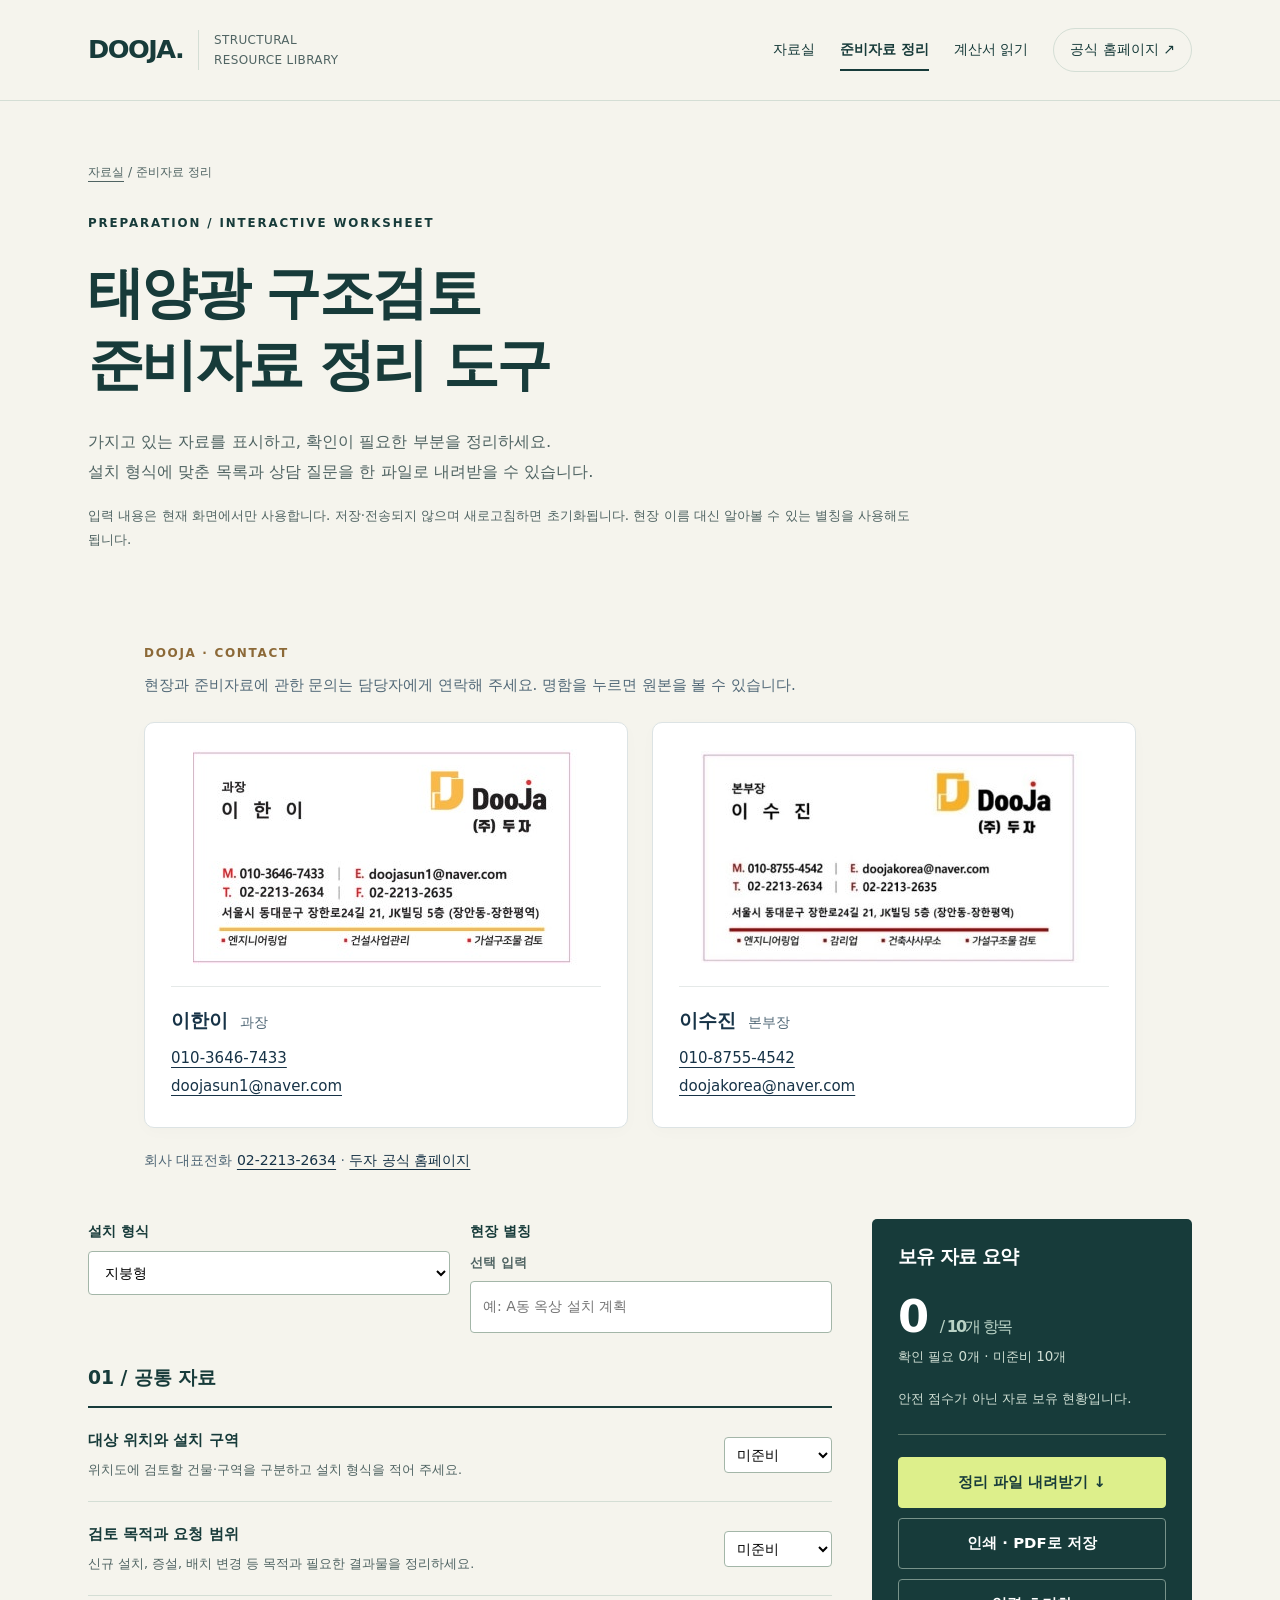
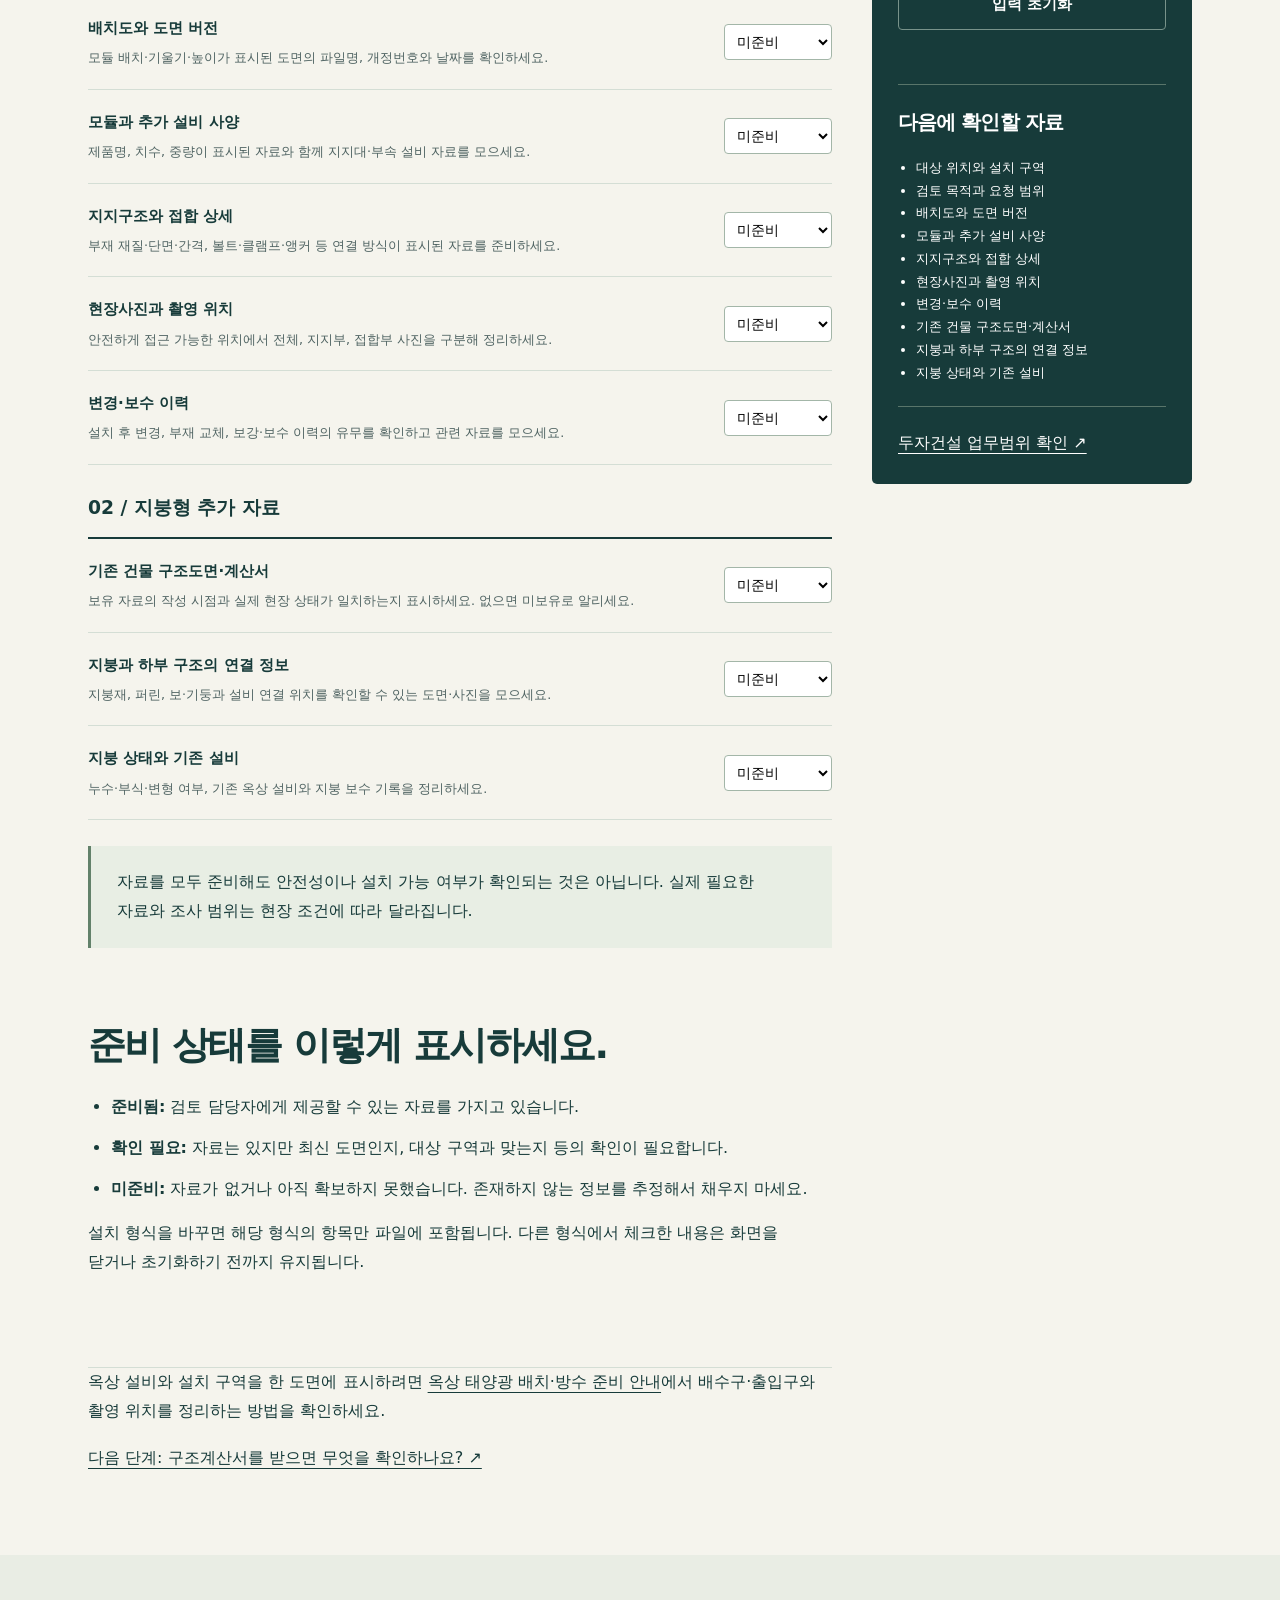
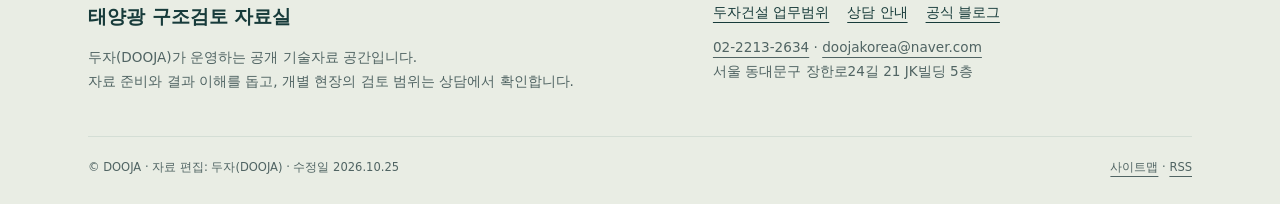
==== preparation.html @ d2655630 "옥상 설치 준비목록에서 배치·방수 안내 연결" ====
<!doctype html>
<html lang="ko"><head><meta charset="utf-8"><meta name="viewport" content="width=device-width, initial-scale=1"><title>태양광 구조검토 준비자료 체크 도구 | 두자 기술자료실</title><meta name="description" content="지붕형·지상형·주차장형 태양광 구조검토 준비자료를 정리하세요. 보유 도면과 사양, 현장사진의 준비 상태를 체크하고 미준비 항목과 상담 질문을 TXT로 내려받습니다."><link rel="canonical" href="https://solar.dooja.co.kr/preparation.html"><meta name="robots" content="index,follow,max-image-preview:large"><meta name="theme-color" content="#173b3a"><meta property="og:type" content="website"><meta property="og:locale" content="ko_KR"><meta property="og:site_name" content="두자 태양광 구조검토 자료실"><meta property="og:title" content="태양광 구조검토 준비자료 체크 도구 | 두자 기술자료실"><meta property="og:description" content="지붕형·지상형·주차장형 태양광 구조검토 준비자료를 정리하세요. 보유 도면과 사양, 현장사진의 준비 상태를 체크하고 미준비 항목과 상담 질문을 TXT로 내려받습니다."><meta property="og:url" content="https://solar.dooja.co.kr/preparation.html"><meta name="twitter:card" content="summary"><link rel="icon" href="assets/favicon.svg" type="image/svg+xml"><link rel="stylesheet" href="assets/site.css"><link rel="alternate" type="application/rss+xml" title="태양광 구조검토 자료실" href="https://solar.dooja.co.kr/feed.xml"><script type="application/ld+json">{"@context": "https://schema.org", "@graph": [{"@type": "Organization", "@id": "https://dooja.co.kr/#organization", "name": "두자(DOOJA)", "alternateName": ["두자건설", "두자엔지니어링"], "url": "https://dooja.co.kr/"}, {"@type": "WebSite", "@id": "https://solar.dooja.co.kr/#website", "url": "https://solar.dooja.co.kr/", "name": "태양광 구조검토 자료실 | 두자 DOOJA", "inLanguage": "ko-KR", "publisher": {"@id": "https://dooja.co.kr/#organization"}}, {"@type": "WebPage", "@id": "https://solar.dooja.co.kr/preparation.html#webpage", "url": "https://solar.dooja.co.kr/preparation.html", "name": "태양광 구조검토 준비자료 체크 도구 | 두자 기술자료실", "description": "지붕형·지상형·주차장형 태양광 구조검토 준비자료를 정리하세요. 보유 도면과 사양, 현장사진의 준비 상태를 체크하고 미준비 항목과 상담 질문을 TXT로 내려받습니다.", "datePublished": "2026-10-25", "dateModified": "2026-10-25", "inLanguage": "ko-KR", "isPartOf": {"@id": "https://solar.dooja.co.kr/#website"}, "publisher": {"@id": "https://dooja.co.kr/#organization"}, "author": {"@id": "https://dooja.co.kr/#organization"}}, {"@type": "BreadcrumbList", "itemListElement": [{"@type": "ListItem", "position": 1, "name": "태양광 구조검토 자료실", "item": "https://solar.dooja.co.kr/"}, {"@type": "ListItem", "position": 2, "name": "태양광 구조검토 준비자료 체크 도구", "item": "https://solar.dooja.co.kr/preparation.html"}]}]}</script><script src="assets/planner.js" defer></script><link rel="stylesheet" href="assets/contact-cards.css?v=20261026-top">
</head><body><a class="skip" href="#main">본문 바로가기</a><header class="site-header"><div class="wrap header-inner"><a class="brand" href="https://dooja.co.kr/" aria-label="두자 공식 홈페이지로 이동"><strong>DOOJA.</strong><span>STRUCTURAL<br>RESOURCE LIBRARY</span></a><nav class="nav" aria-label="주 메뉴"><a href="./">자료실</a><a href="preparation.html" aria-current="page">준비자료 정리</a><a href="report-reading.html">계산서 읽기</a><a class="external" href="https://dooja.co.kr/">공식 홈페이지 ↗</a></nav></div></header><main id="main"><div class="wrap"><div class="page-intro"><p class="breadcrumb"><a href="./">자료실</a> / 준비자료 정리</p><p class="eyebrow">PREPARATION / INTERACTIVE WORKSHEET</p><h1>태양광 구조검토<br>준비자료 정리 도구</h1><p class="lead">가지고 있는 자료를 표시하고, 확인이 필요한 부분을 정리하세요.<br>설치 형식에 맞춘 목록과 상담 질문을 한 파일로 내려받을 수 있습니다.</p><p class="note">입력 내용은 현재 화면에서만 사용합니다. 저장·전송되지 않으며 새로고침하면 초기화됩니다. 현장 이름 대신 알아볼 수 있는 별칭을 사용해도 됩니다.</p></div><!-- DOOJA_CONTACT_CARDS_START -->
<section class="dooja-card-panel" id="dooja-contact-cards" aria-label="담당자 연락처">
  <div class="dooja-card-heading"><p class="dooja-card-eyebrow">DOOJA · CONTACT</p><p>현장과 준비자료에 관한 문의는 담당자에게 연락해 주세요. 명함을 누르면 원본을 볼 수 있습니다.</p></div>
  <div class="dooja-card-pair">
    <figure class="dooja-person-card">
      <a class="dooja-card-original" href="assets/contact/lee-hani-card.jpg" target="_blank" rel="noopener" aria-label="이한이 과장 명함 원본 보기"><img src="assets/contact/lee-hani-card.jpg" alt="(주)두자 이한이 과장 명함" width="386" height="217" loading="lazy" decoding="async"></a>
      <figcaption><h3>이한이 <span>과장</span></h3><a href="tel:01036467433">010-3646-7433</a><a href="mailto:doojasun1@naver.com">doojasun1@naver.com</a></figcaption>
    </figure>
    <figure class="dooja-person-card">
      <a class="dooja-card-original" href="assets/contact/lee-sujin-card.jpg" target="_blank" rel="noopener" aria-label="이수진 본부장 명함 원본 보기"><img src="assets/contact/lee-sujin-card.jpg" alt="(주)두자 이수진 본부장 명함" width="386" height="212" loading="lazy" decoding="async"></a>
      <figcaption><h3>이수진 <span>본부장</span></h3><a href="tel:01087554542">010-8755-4542</a><a href="mailto:doojakorea@naver.com">doojakorea@naver.com</a></figcaption>
    </figure>
  </div>
  <p class="dooja-card-office">회사 대표전화 <a href="tel:0222132634">02-2213-2634</a> · <a href="https://dooja.co.kr/">두자 공식 홈페이지</a></p>
</section>
<!-- DOOJA_CONTACT_CARDS_END -->
<noscript><p>체크 도구는 JavaScript가 필요합니다. <a href="downloads/solar-structural-review-request.txt" download>빈 준비 양식 내려받기</a>를 이용하거나 아래 목록을 참고하세요.</p></noscript><div class="planner-layout"><div><form id="preparation-form"><div class="settings"><label class="field" for="system-type">설치 형식<select id="system-type"><option value="roof">지붕형</option><option value="ground">지상형</option><option value="carport">주차장형</option></select></label><label class="field" for="site-label">현장 별칭 <span class="small">선택 입력</span><input id="site-label" maxlength="80" autocomplete="off" placeholder="예: A동 옥상 설치 계획"></label></div><fieldset class="material-group"><legend>01 / 공통 자료</legend><div class="material-row"><div><label for="site">대상 위치와 설치 구역</label><small id="site-help">위치도에 검토할 건물·구역을 구분하고 설치 형식을 적어 주세요.</small></div><select id="site" data-material="site" aria-describedby="site-help"><option value="pending">미준비</option><option value="ready">준비됨</option><option value="confirm">확인 필요</option></select></div><div class="material-row"><div><label for="purpose">검토 목적과 요청 범위</label><small id="purpose-help">신규 설치, 증설, 배치 변경 등 목적과 필요한 결과물을 정리하세요.</small></div><select id="purpose" data-material="purpose" aria-describedby="purpose-help"><option value="pending">미준비</option><option value="ready">준비됨</option><option value="confirm">확인 필요</option></select></div><div class="material-row"><div><label for="layout">배치도와 도면 버전</label><small id="layout-help">모듈 배치·기울기·높이가 표시된 도면의 파일명, 개정번호와 날짜를 확인하세요.</small></div><select id="layout" data-material="layout" aria-describedby="layout-help"><option value="pending">미준비</option><option value="ready">준비됨</option><option value="confirm">확인 필요</option></select></div><div class="material-row"><div><label for="module">모듈과 추가 설비 사양</label><small id="module-help">제품명, 치수, 중량이 표시된 자료와 함께 지지대·부속 설비 자료를 모으세요.</small></div><select id="module" data-material="module" aria-describedby="module-help"><option value="pending">미준비</option><option value="ready">준비됨</option><option value="confirm">확인 필요</option></select></div><div class="material-row"><div><label for="frame">지지구조와 접합 상세</label><small id="frame-help">부재 재질·단면·간격, 볼트·클램프·앵커 등 연결 방식이 표시된 자료를 준비하세요.</small></div><select id="frame" data-material="frame" aria-describedby="frame-help"><option value="pending">미준비</option><option value="ready">준비됨</option><option value="confirm">확인 필요</option></select></div><div class="material-row"><div><label for="photos">현장사진과 촬영 위치</label><small id="photos-help">안전하게 접근 가능한 위치에서 전체, 지지부, 접합부 사진을 구분해 정리하세요.</small></div><select id="photos" data-material="photos" aria-describedby="photos-help"><option value="pending">미준비</option><option value="ready">준비됨</option><option value="confirm">확인 필요</option></select></div><div class="material-row"><div><label for="changes">변경·보수 이력</label><small id="changes-help">설치 후 변경, 부재 교체, 보강·보수 이력의 유무를 확인하고 관련 자료를 모으세요.</small></div><select id="changes" data-material="changes" aria-describedby="changes-help"><option value="pending">미준비</option><option value="ready">준비됨</option><option value="confirm">확인 필요</option></select></div></fieldset><fieldset class="material-group" data-system="roof"><legend>02 / 지붕형 추가 자료</legend><div class="material-row"><div><label for="roof-drawing">기존 건물 구조도면·계산서</label><small id="roof-drawing-help">보유 자료의 작성 시점과 실제 현장 상태가 일치하는지 표시하세요. 없으면 미보유로 알리세요.</small></div><select id="roof-drawing" data-material="roof-drawing" aria-describedby="roof-drawing-help"><option value="pending">미준비</option><option value="ready">준비됨</option><option value="confirm">확인 필요</option></select></div><div class="material-row"><div><label for="roof-loadpath">지붕과 하부 구조의 연결 정보</label><small id="roof-loadpath-help">지붕재, 퍼린, 보·기둥과 설비 연결 위치를 확인할 수 있는 도면·사진을 모으세요.</small></div><select id="roof-loadpath" data-material="roof-loadpath" aria-describedby="roof-loadpath-help"><option value="pending">미준비</option><option value="ready">준비됨</option><option value="confirm">확인 필요</option></select></div><div class="material-row"><div><label for="roof-condition">지붕 상태와 기존 설비</label><small id="roof-condition-help">누수·부식·변형 여부, 기존 옥상 설비와 지붕 보수 기록을 정리하세요.</small></div><select id="roof-condition" data-material="roof-condition" aria-describedby="roof-condition-help"><option value="pending">미준비</option><option value="ready">준비됨</option><option value="confirm">확인 필요</option></select></div></fieldset><fieldset class="material-group" data-system="ground" hidden><legend>02 / 지상형 추가 자료</legend><div class="material-row"><div><label for="ground-plan">부지 배치와 지형 자료</label><small id="ground-plan-help">설치 범위, 지형 차이와 주변 여건을 파악할 수 있는 자료를 모으세요.</small></div><select id="ground-plan" data-material="ground-plan" aria-describedby="ground-plan-help" disabled><option value="pending">미준비</option><option value="ready">준비됨</option><option value="confirm">확인 필요</option></select></div><div class="material-row"><div><label for="ground-foundation">기초 형식과 상세도</label><small id="ground-foundation-help">계획한 기초 형식·치수, 기둥과 기초의 연결 상세를 준비하세요.</small></div><select id="ground-foundation" data-material="ground-foundation" aria-describedby="ground-foundation-help" disabled><option value="pending">미준비</option><option value="ready">준비됨</option><option value="confirm">확인 필요</option></select></div><div class="material-row"><div><label for="ground-soil">지반 관련 보유자료</label><small id="ground-soil-help">지반조사보고서 등 보유 여부를 확인하세요. 자료의 적정성은 검토 담당자와 협의합니다.</small></div><select id="ground-soil" data-material="ground-soil" aria-describedby="ground-soil-help" disabled><option value="pending">미준비</option><option value="ready">준비됨</option><option value="confirm">확인 필요</option></select></div></fieldset><fieldset class="material-group" data-system="carport" hidden><legend>02 / 주차장형 추가 자료</legend><div class="material-row"><div><label for="carport-plan">주차장 배치와 구조 계획</label><small id="carport-plan-help">차량 동선, 기둥 위치, 높이와 경간이 표시된 계획 자료를 모으세요.</small></div><select id="carport-plan" data-material="carport-plan" aria-describedby="carport-plan-help" disabled><option value="pending">미준비</option><option value="ready">준비됨</option><option value="confirm">확인 필요</option></select></div><div class="material-row"><div><label for="carport-foundation">기초·앵커 계획과 지반자료</label><small id="carport-foundation-help">상부 구조와 기초의 연결 상세, 사용 가능한 지반자료를 함께 확인하세요.</small></div><select id="carport-foundation" data-material="carport-foundation" aria-describedby="carport-foundation-help" disabled><option value="pending">미준비</option><option value="ready">준비됨</option><option value="confirm">확인 필요</option></select></div><div class="material-row"><div><label for="carport-existing">기존 구조물 활용 여부</label><small id="carport-existing-help">신설인지 기존 시설 위에 추가하는지 구분하고, 기존 시설을 쓰면 해당 도면과 상태 자료를 준비하세요.</small></div><select id="carport-existing" data-material="carport-existing" aria-describedby="carport-existing-help" disabled><option value="pending">미준비</option><option value="ready">준비됨</option><option value="confirm">확인 필요</option></select></div></fieldset></form><div class="callout"><p>자료를 모두 준비해도 안전성이나 설치 가능 여부가 확인되는 것은 아닙니다. 실제 필요한 자료와 조사 범위는 현장 조건에 따라 달라집니다.</p></div><section class="section prose"><h2>준비 상태를 이렇게 표시하세요.</h2><ul><li><strong>준비됨:</strong> 검토 담당자에게 제공할 수 있는 자료를 가지고 있습니다.</li><li><strong>확인 필요:</strong> 자료는 있지만 최신 도면인지, 대상 구역과 맞는지 등의 확인이 필요합니다.</li><li><strong>미준비:</strong> 자료가 없거나 아직 확보하지 못했습니다. 존재하지 않는 정보를 추정해서 채우지 마세요.</li></ul><p>설치 형식을 바꾸면 해당 형식의 항목만 파일에 포함됩니다. 다른 형식에서 체크한 내용은 화면을 닫거나 초기화하기 전까지 유지됩니다.</p></section><p>옥상 설비와 설치 구역을 한 도면에 표시하려면 <a href="https://dooja.co.kr/guides/rooftop-solar">옥상 태양광 배치·방수 준비 안내</a>에서 배수구·출입구와 촬영 위치를 정리하는 방법을 확인하세요.</p><p class="no-print"><a href="report-reading.html">다음 단계: 구조계산서를 받으면 무엇을 확인하나요? ↗</a></p></div><aside class="summary-box" aria-label="준비자료 요약"><h2>보유 자료 요약</h2><div aria-live="polite" aria-atomic="true"><div class="summary-count"><b id="ready-count">0</b> <span>/ <b id="total-count">10</b>개 항목</span></div><p id="summary-status">확인 필요 0개 · 미준비 10개</p></div><p class="small">안전 점수가 아닌 자료 보유 현황입니다.</p><hr class="summary-rule"><button class="button" type="button" id="download-report">정리 파일 내려받기 ↓</button><button class="button secondary" type="button" id="print-report">인쇄 · PDF로 저장</button><button class="button secondary" type="button" id="reset-form">입력 초기화</button><p id="download-status" class="feedback" role="status"></p><hr class="summary-rule"><h3>다음에 확인할 자료</h3><ul id="missing-list"><li>준비 상태를 표시하면 목록이 갱신됩니다.</li></ul><hr class="summary-rule"><a href="https://dooja.co.kr/services/solar-structural-review">두자건설 업무범위 확인 ↗</a></aside></div></div></main><footer class="site-footer"><div class="wrap"><div class="footer-top"><div><strong>태양광 구조검토 자료실</strong><p>두자(DOOJA)가 운영하는 공개 기술자료 공간입니다.<br>자료 준비와 결과 이해를 돕고, 개별 현장의 검토 범위는 상담에서 확인합니다.</p></div><div><div class="footer-links"><a href="https://dooja.co.kr/services/solar-structural-review">두자건설 업무범위</a><a href="https://dooja.co.kr/#contact">상담 안내</a><a href="https://blog.naver.com/doojasun1">공식 블로그</a></div><p><a href="tel:0222132634">02-2213-2634</a> · <a href="mailto:doojakorea@naver.com">doojakorea@naver.com</a><br>서울 동대문구 장한로24길 21 JK빌딩 5층</p></div></div><div class="footer-bottom"><span>© DOOJA · 자료 편집: 두자(DOOJA) · 수정일 2026.10.25</span><span><a href="sitemap.xml">사이트맵</a> · <a href="feed.xml">RSS</a></span></div></div></footer></body></html>
---- assets/site.css ----
:root{--ink:#173b3a;--muted:#506463;--paper:#f5f4ed;--white:#fff;--line:#d4ded5;--lime:#ddef8b;--soft:#e8eee4;--max:1160px;color-scheme:light}*{box-sizing:border-box}html{scroll-behavior:smooth;scroll-padding-top:28px}body{margin:0;background:var(--paper);color:var(--ink);font-family:system-ui,-apple-system,BlinkMacSystemFont,"Segoe UI","Apple SD Gothic Neo","Noto Sans KR",sans-serif;line-height:1.8;word-break:keep-all;overflow-wrap:anywhere}a{color:inherit;text-underline-offset:5px}button,input,select,textarea{font:inherit}button,a,input,select,textarea{touch-action:manipulation}button{cursor:pointer}a:focus-visible,button:focus-visible,input:focus-visible,select:focus-visible,summary:focus-visible{outline:3px solid #216a5c;outline-offset:5px}h1,h2,h3,p{margin-top:0}h1,h2,h3{line-height:1.28;letter-spacing:-.045em}h1{font-size:clamp(2.35rem,5.5vw,4.6rem);margin-bottom:26px;font-weight:750}h2{font-size:clamp(1.8rem,3vw,2.5rem);margin-bottom:24px}h3{font-size:1.25rem;line-height:1.5}p{margin-bottom:18px}.wrap{max-width:var(--max);margin:auto;padding:0 28px}.skip{position:absolute;left:20px;top:-100px;background:var(--lime);padding:12px;z-index:10}.skip:focus{top:10px}.site-header{border-bottom:1px solid var(--line)}.header-inner{display:flex;align-items:center;justify-content:space-between;gap:30px;min-height:100px}.brand{text-decoration:none;display:flex;align-items:center;gap:15px;line-height:1.15}.brand strong{font-size:1.6rem;letter-spacing:-.06em}.brand span{padding-left:15px;border-left:1px solid var(--line);font-size:.75rem;color:var(--muted);line-height:1.7;letter-spacing:.03em}.nav{display:flex;gap:25px;align-items:center;font-size:.88rem}.nav a{text-decoration:none;padding:8px 0}.nav a[aria-current=page]{box-shadow:inset 0 -2px var(--ink);font-weight:700}.nav .external{border:1px solid var(--line);border-radius:30px;padding:8px 16px}.eyebrow{font-size:.74rem;text-transform:uppercase;letter-spacing:.16em;font-weight:750;margin-bottom:22px}.hero{padding:80px 0 72px;display:grid;grid-template-columns:1.1fr .9fr;gap:55px;align-items:center}.hero .lead{font-size:1.06rem;max-width:540px;color:var(--muted);line-height:1.9}.hero h1 span{display:block}.accent-line{text-decoration:underline;text-decoration-color:var(--lime);text-decoration-thickness:8px;text-underline-offset:10px}.button-row{display:flex;gap:12px;flex-wrap:wrap;margin:28px 0 18px}.button{border:1px solid var(--ink);background:var(--ink);color:white;display:inline-flex;align-items:center;justify-content:center;gap:26px;padding:12px 22px;border-radius:4px;text-decoration:none;font-size:.93rem;font-weight:650;line-height:1.7}.button:hover{background:#28534f}.button.secondary{color:var(--ink);background:transparent}.button.secondary:hover{background:var(--soft)}.small{font-size:.81rem;color:var(--muted)}.hero-art{margin:0;background:var(--ink);padding:25px 25px 20px;color:#ecf2e5;position:relative;border-radius:5px}.art-label{display:flex;justify-content:space-between;font-size:.69rem;letter-spacing:.13em;border-bottom:1px solid #66817d;padding-bottom:14px}.hero-art svg{width:100%;display:block;margin:25px 0 15px;height:auto}.hero-art figcaption{border-top:1px solid #66817d;padding-top:16px;font-size:.78rem;color:#d0dfd4}.legend{display:grid;grid-template-columns:repeat(3,1fr);gap:8px;font-size:.77rem;margin-bottom:15px}.legend b{display:block;font-size:.65rem;color:var(--lime);letter-spacing:.12em}.facts-strip{display:flex;justify-content:space-between;gap:22px;padding:20px 0;border-top:1px solid var(--line);border-bottom:1px solid var(--line);font-size:.86rem}.facts-strip span{color:var(--muted)}.section{padding:72px 0;border-bottom:1px solid var(--line)}.section-header{display:grid;grid-template-columns:1fr 1fr;gap:45px;align-items:start;margin-bottom:30px}.section-header p{color:var(--muted)}.section-number{font-family:ui-monospace,monospace;font-size:.8rem;letter-spacing:.08em;margin-bottom:20px}.reading-list{margin:0;padding:0;list-style:none;border-top:1px solid var(--line)}.reading-list>li{display:grid;grid-template-columns:52px 1.1fr 1fr 35px;gap:20px;align-items:center;padding:27px 0;border-bottom:1px solid var(--line)}.reading-list .number{font-family:ui-monospace,monospace;font-size:.87rem}.reading-list h3{margin:0}.reading-list a{text-decoration:none}.reading-list a:hover{text-decoration:underline}.reading-list p{margin:0;color:var(--muted);font-size:.92rem}.tag{font-size:.66rem;border:1px solid var(--line);border-radius:20px;padding:4px 9px;vertical-align:middle;font-weight:600;letter-spacing:0;white-space:nowrap;display:inline-block;margin-left:6px}.reading-list .arrow{font-size:1.45rem}.split{display:grid;grid-template-columns:1fr 1fr;gap:50px}.prose p,.prose li{max-width:72ch}.prose ul,.prose ol{padding-left:23px}.prose li{margin-bottom:12px}.callout{padding:22px 26px;background:var(--soft);border-left:3px solid #62816a}.callout p:last-child{margin:0}.steps{counter-reset:step;margin:0;padding:0;list-style:none}.steps li{padding:24px 0 24px 48px;border-top:1px solid var(--line);position:relative}.steps li:before{counter-increment:step;content:"0" counter(step);position:absolute;left:0;top:25px;font-family:ui-monospace,monospace;font-size:.76rem}.steps strong{display:block;margin-bottom:7px}.steps p{color:var(--muted);font-size:.9rem;margin:0}.resource-band{display:grid;grid-template-columns:1.3fr 1fr;gap:35px;padding:38px;background:var(--lime);border-radius:5px}.resource-band h3{font-size:1.6rem}.resource-band p:last-child{margin:0}.resource-band .button-row{align-content:center;margin:0}.related{display:grid;grid-template-columns:1fr 1fr;gap:24px}.related article{border-top:2px solid var(--ink);padding:24px 0 0}.related p{color:var(--muted);font-size:.93rem}.source-list{font-size:.86rem;line-height:1.9}.source-list li{margin-bottom:15px}.source-list small{display:block;color:var(--muted)}details{padding:20px 0;border-top:1px solid var(--line)}summary{font-weight:650;cursor:pointer;padding-right:20px}details p{margin:14px 0 0;color:var(--muted)}.site-footer{padding:45px 0 26px;background:#e9ede4;margin-top:0}.footer-top{display:grid;grid-template-columns:1.2fr 1fr;gap:50px}.footer-top strong{font-size:1.2rem}.footer-top p{font-size:.85rem;color:var(--muted);margin-top:10px}.footer-links{display:flex;gap:18px;flex-wrap:wrap;font-size:.85rem}.footer-bottom{margin-top:24px;padding-top:20px;border-top:1px solid var(--line);display:flex;justify-content:space-between;gap:20px;font-size:.72rem;color:var(--muted)}.page-intro{padding:60px 0 40px;max-width:860px}.page-intro h1{font-size:clamp(2.2rem,4.4vw,3.65rem)}.breadcrumb{font-size:.78rem;color:var(--muted);margin-bottom:30px}.page-intro .lead{font-size:1.03rem;color:var(--muted)}.reading-body{max-width:840px;padding-bottom:65px}.reading-body section{padding:30px 0}.reading-body h2{font-size:1.85rem}.table-wrap{overflow-x:auto;max-width:100%;margin:25px 0;border-top:2px solid var(--ink)}table{border-collapse:collapse;width:100%;min-width:570px;text-align:left;font-size:.92rem}th,td{padding:16px;border-bottom:1px solid var(--line);vertical-align:top}th{background:var(--soft);font-weight:700}td:first-child{font-weight:650;min-width:135px}caption{text-align:left;font-size:.84rem;padding:12px 0;color:var(--muted)}.planner-layout{display:grid;grid-template-columns:minmax(0,1fr) 320px;gap:40px;align-items:start;padding-bottom:65px}.settings{display:grid;grid-template-columns:1fr 1fr;gap:20px;margin-bottom:28px}.field{display:flex;flex-direction:column;gap:7px;font-size:.88rem;font-weight:600}.field input,.field select{padding:12px;border:1px solid #a3b6a8;background:#fff;border-radius:4px;min-width:0;width:100%;font-weight:400}.material-group{border:0;padding:0;margin:0 0 26px;min-width:0}.material-group legend{font-size:1.17rem;font-weight:700;padding:0 0 12px;width:100%;border-bottom:2px solid var(--ink)}.material-row{display:grid;grid-template-columns:minmax(0,1fr) 108px;gap:20px;align-items:center;border-bottom:1px solid var(--line);padding:19px 0}.material-row label{display:block;font-weight:600;font-size:.94rem}.material-row small{display:block;font-weight:400;color:var(--muted);margin-top:5px;font-size:.79rem}.material-row select{width:100%;background:#fff;border:1px solid #a3b6a8;border-radius:4px;padding:8px;font-size:.86rem}.summary-box{position:sticky;top:24px;background:var(--ink);color:white;border-radius:5px;padding:26px}.summary-box h2{font-size:1.2rem;margin-bottom:20px}.summary-count{font-size:2.8rem;line-height:1.25;letter-spacing:-.04em}.summary-count span{font-size:1rem;color:#b9d2c5}.summary-box p{font-size:.84rem;color:#d0dfd4}.summary-box .small{color:#d0dfd4}.summary-box .button{background:var(--lime);color:var(--ink);border-color:var(--lime);display:flex;width:100%;margin:10px 0}.summary-box .button.secondary{background:transparent;color:white;border-color:#78938a}.summary-box ul{padding-left:18px;font-size:.79rem}.summary-rule{height:1px;background:#59756a;border:0;margin:22px 0}.feedback{min-height:1.6em;font-size:.78rem;margin:10px 0 0!important}.print-only{display:none}.note{font-size:.84rem;color:var(--muted)}[hidden]{display:none!important}noscript p{padding:20px;background:var(--lime)}@media(max-width:900px){.hero{gap:28px}.nav{gap:15px}.brand span{display:none}.planner-layout{grid-template-columns:minmax(0,1fr) 285px;gap:24px}.reading-list>li{grid-template-columns:34px 1fr 1fr 20px;gap:14px}}@media(max-width:700px){.wrap{padding:0 22px}.header-inner{flex-direction:column;align-items:flex-start;gap:6px;padding-top:22px;padding-bottom:15px}.nav{width:100%;gap:20px;flex-wrap:wrap;font-size:.8rem}.nav .external{padding:3px 0;border:0;margin-left:auto}.hero{grid-template-columns:1fr;padding:48px 0;gap:28px}.hero h1{font-size:2.8rem}.hero-art{max-width:510px}.section{padding:45px 0}.section-header,.split,.resource-band,.related,.footer-top{grid-template-columns:1fr;gap:23px}.facts-strip{font-size:.77rem;flex-wrap:wrap;gap:5px 20px}.reading-list>li{grid-template-columns:30px 1fr 25px;gap:12px}.reading-list p{grid-column:2}.reading-list .arrow{grid-column:3;grid-row:1/3}.reading-list h3{font-size:1.15rem}.resource-band{padding:25px}.footer-bottom{flex-direction:column;gap:3px}.planner-layout{grid-template-columns:1fr}.summary-box{position:static}.settings{grid-template-columns:1fr}.page-intro{padding-top:35px}.page-intro h1{font-size:2.4rem}.material-row{gap:14px;grid-template-columns:minmax(0,1fr) 100px}.section-header h2{margin-bottom:0}}@media(prefers-reduced-motion:reduce){html{scroll-behavior:auto}}@media print{body{background:white;color:#000;font-size:10pt}.site-header,.site-footer,.skip,.button-row,.summary-box,.no-print{display:none!important}.wrap{max-width:none;padding:0}.page-intro{padding:10px 0}.page-intro h1{font-size:23pt}.planner-layout{display:block;padding:0}.settings{grid-template-columns:1fr 1fr}.material-row{padding:8px 0;break-inside:avoid}.material-group{break-inside:avoid}.print-only{display:block}.section,.reading-body section{padding:15px 0}.table-wrap{overflow:visible}table{min-width:0;font-size:9pt}a{text-decoration:none}.summary-box{display:none!important}}
---- assets/contact-cards.css ----
.dooja-card-panel{max-width:1040px;margin:32px auto 46px;padding:0 24px;color:#173347;font-family:system-ui,-apple-system,"Noto Sans KR",sans-serif;line-height:1.75;box-sizing:border-box;scroll-margin-top:100px}
.dooja-card-panel *{box-sizing:border-box}.dooja-card-heading{margin-bottom:24px}.dooja-card-heading .dooja-card-eyebrow{font-size:12px;font-weight:700;letter-spacing:.14em;color:#8c6937;margin:0 0 8px}.dooja-card-heading h2{font-size:clamp(24px,3vw,31px);line-height:1.4;letter-spacing:-.03em;margin:0 0 10px;color:#173347}.dooja-card-heading>p:last-child{font-size:15px;color:#526978;margin:0;word-break:keep-all}
.dooja-card-pair{display:grid;grid-template-columns:repeat(2,minmax(0,1fr));gap:24px}.dooja-person-card{margin:0;padding:26px;background:#fff;border:1px solid #dce3e4;border-radius:10px;min-width:0;box-shadow:0 4px 16px #17334705}.dooja-card-original{display:flex;align-items:center;justify-content:center;min-height:217px;border-radius:3px}.dooja-card-original img{display:block;width:100%;max-width:386px;height:auto;object-fit:contain;margin:0;padding:0;border:0;background:#fff}
.dooja-person-card figcaption{padding:20px 0 0;margin:20px 0 0;border-top:1px solid #e5e9e8;font-size:15px;color:#173347}.dooja-person-card figcaption h3{font-size:19px;margin:0 0 10px;line-height:1.4;font-weight:700;letter-spacing:0;color:#173347}.dooja-person-card h3 span{font-size:14px;font-weight:400;color:#526978;margin-left:5px}.dooja-person-card figcaption>a{display:block;color:#173347;font-size:15px;line-height:1.9;text-decoration:underline;text-underline-offset:4px;overflow-wrap:anywhere}.dooja-card-panel a:focus-visible{outline:3px solid #9c763e;outline-offset:5px}.dooja-card-office{margin:20px 0 0!important;font-size:14px!important;line-height:1.8;color:#526978}.dooja-card-office a{color:#173347;text-decoration:underline;text-underline-offset:4px}
@media(max-width:640px){.dooja-card-panel{padding:0 22px;margin:28px auto 36px}.dooja-card-pair{grid-template-columns:1fr;gap:18px}.dooja-person-card{padding:20px}.dooja-card-original{min-height:0}.dooja-person-card figcaption{margin-top:18px;padding-top:16px}}
@media print{.dooja-card-panel{break-inside:avoid;margin:24px 0;padding:0}.dooja-person-card{box-shadow:none}.dooja-card-pair{grid-template-columns:1fr 1fr}}
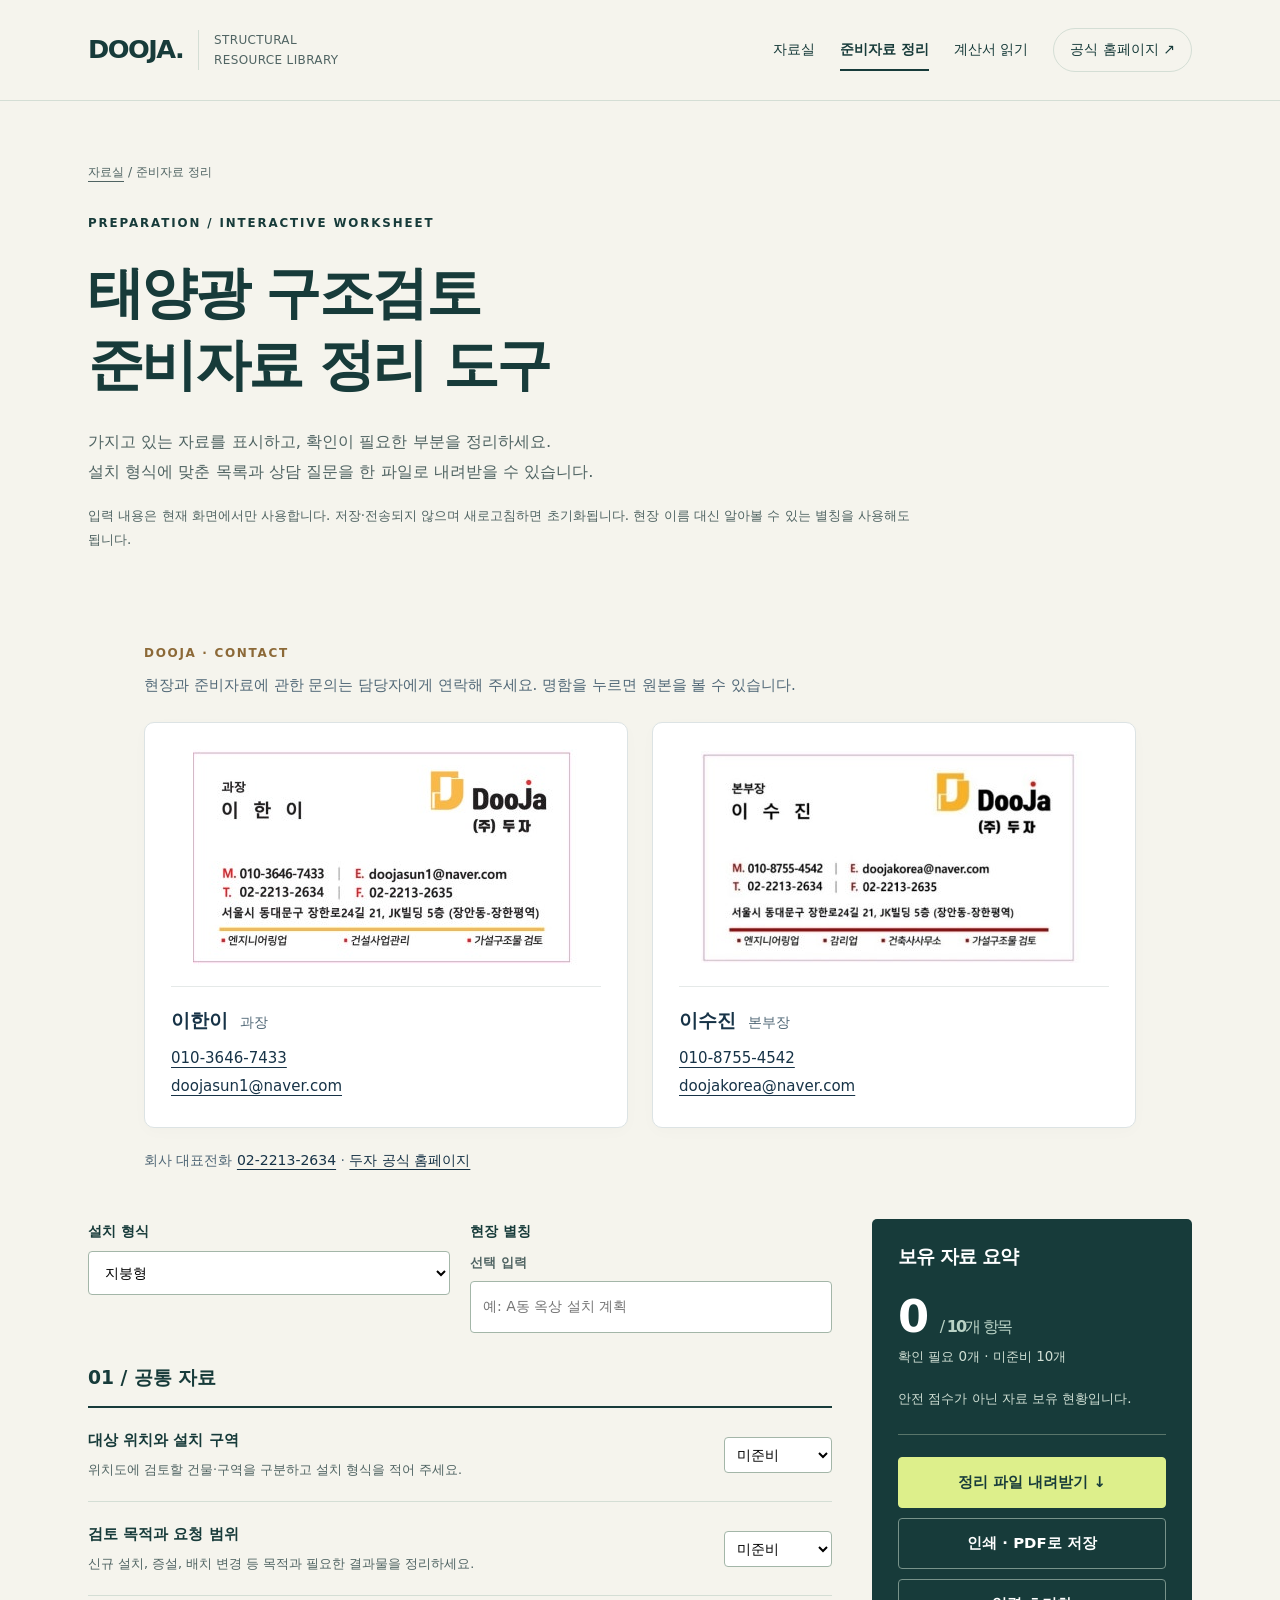
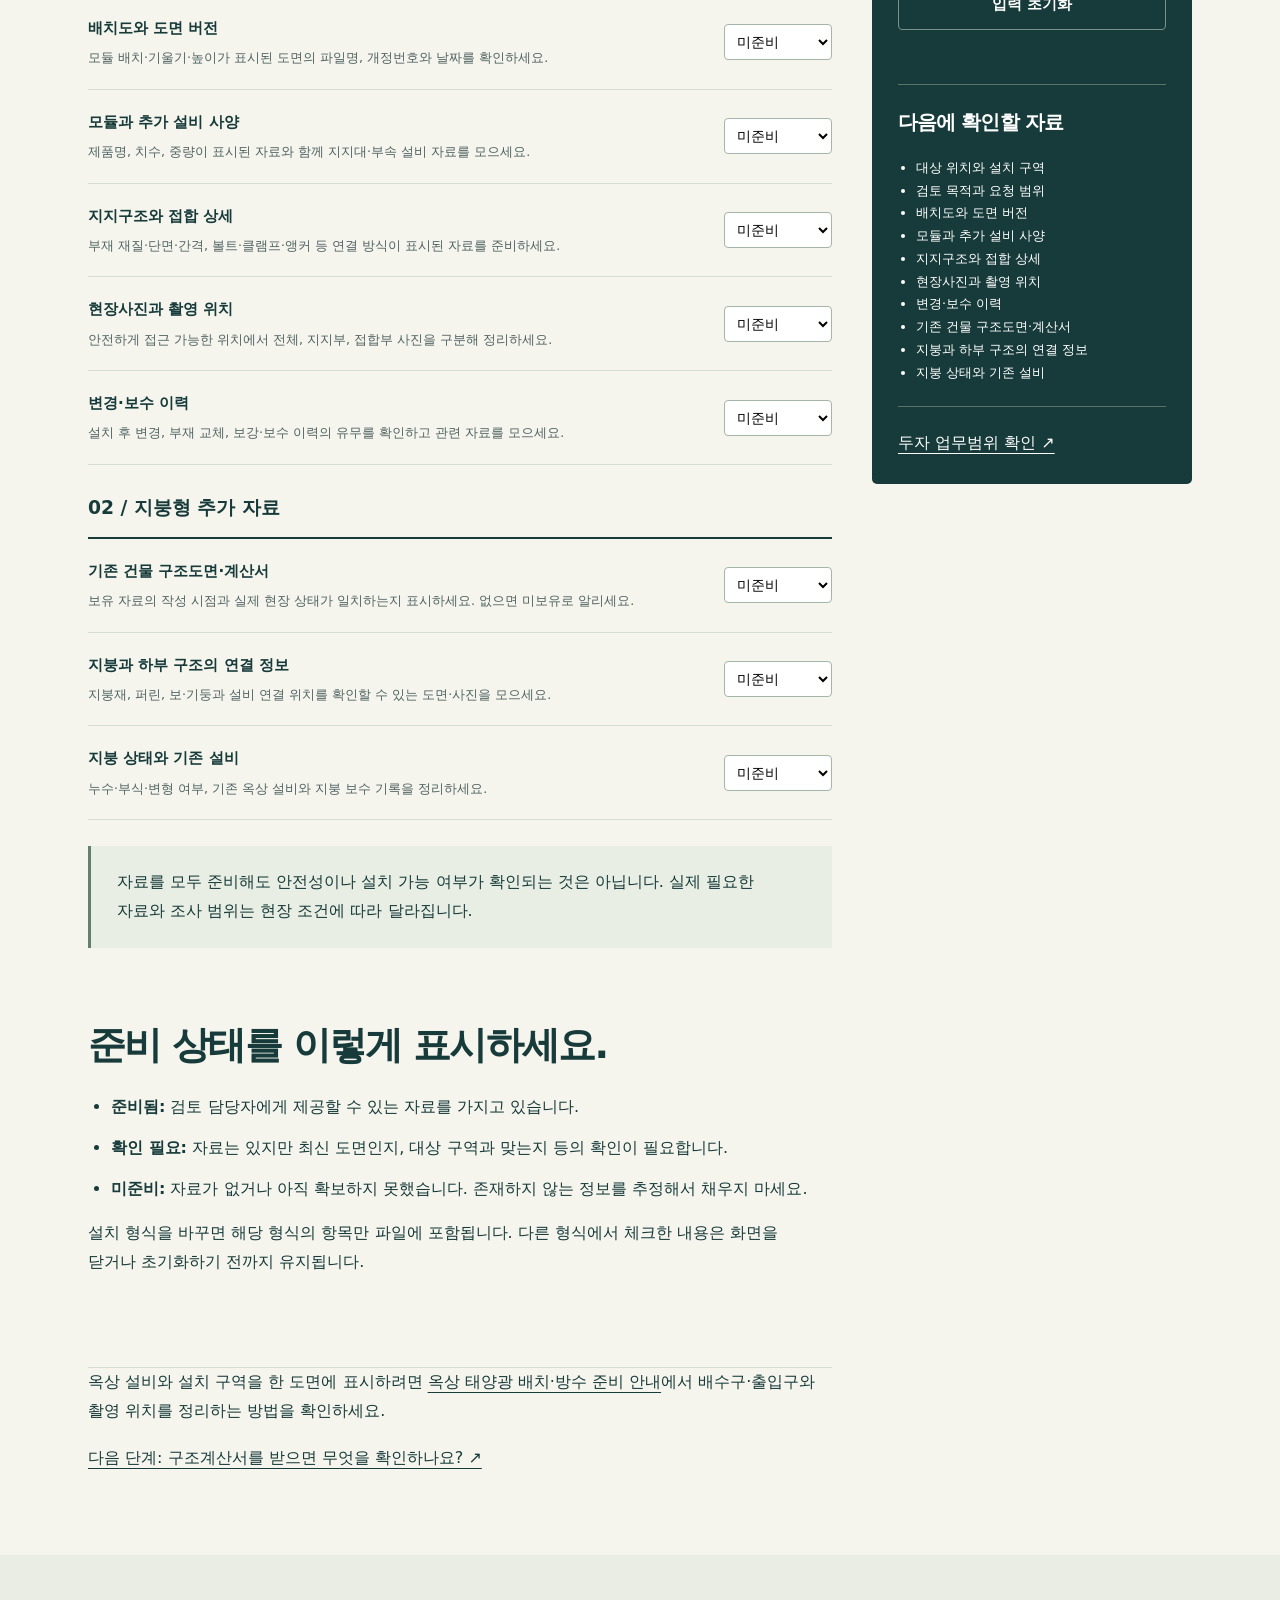
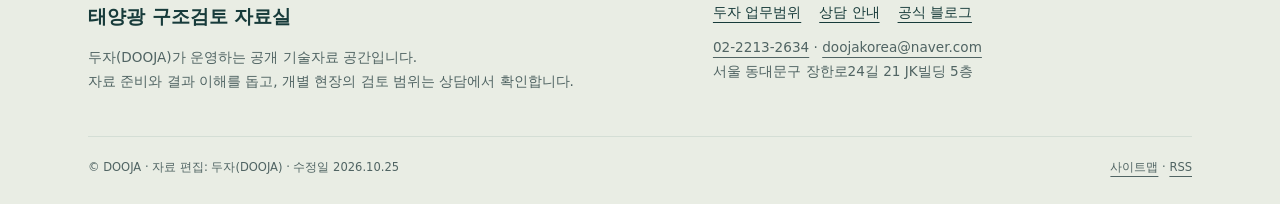
==== commit a44c4e47: "Standardize company branding to 두자 across resource library" ====
--- a/preparation.html
+++ b/preparation.html
@@ -1,5 +1,5 @@
 <!doctype html>
-<html lang="ko"><head><meta charset="utf-8"><meta name="viewport" content="width=device-width, initial-scale=1"><title>태양광 구조검토 준비자료 체크 도구 | 두자 기술자료실</title><meta name="description" content="지붕형·지상형·주차장형 태양광 구조검토 준비자료를 정리하세요. 보유 도면과 사양, 현장사진의 준비 상태를 체크하고 미준비 항목과 상담 질문을 TXT로 내려받습니다."><link rel="canonical" href="https://solar.dooja.co.kr/preparation.html"><meta name="robots" content="index,follow,max-image-preview:large"><meta name="theme-color" content="#173b3a"><meta property="og:type" content="website"><meta property="og:locale" content="ko_KR"><meta property="og:site_name" content="두자 태양광 구조검토 자료실"><meta property="og:title" content="태양광 구조검토 준비자료 체크 도구 | 두자 기술자료실"><meta property="og:description" content="지붕형·지상형·주차장형 태양광 구조검토 준비자료를 정리하세요. 보유 도면과 사양, 현장사진의 준비 상태를 체크하고 미준비 항목과 상담 질문을 TXT로 내려받습니다."><meta property="og:url" content="https://solar.dooja.co.kr/preparation.html"><meta name="twitter:card" content="summary"><link rel="icon" href="assets/favicon.svg" type="image/svg+xml"><link rel="stylesheet" href="assets/site.css"><link rel="alternate" type="application/rss+xml" title="태양광 구조검토 자료실" href="https://solar.dooja.co.kr/feed.xml"><script type="application/ld+json">{"@context": "https://schema.org", "@graph": [{"@type": "Organization", "@id": "https://dooja.co.kr/#organization", "name": "두자(DOOJA)", "alternateName": ["두자건설", "두자엔지니어링"], "url": "https://dooja.co.kr/"}, {"@type": "WebSite", "@id": "https://solar.dooja.co.kr/#website", "url": "https://solar.dooja.co.kr/", "name": "태양광 구조검토 자료실 | 두자 DOOJA", "inLanguage": "ko-KR", "publisher": {"@id": "https://dooja.co.kr/#organization"}}, {"@type": "WebPage", "@id": "https://solar.dooja.co.kr/preparation.html#webpage", "url": "https://solar.dooja.co.kr/preparation.html", "name": "태양광 구조검토 준비자료 체크 도구 | 두자 기술자료실", "description": "지붕형·지상형·주차장형 태양광 구조검토 준비자료를 정리하세요. 보유 도면과 사양, 현장사진의 준비 상태를 체크하고 미준비 항목과 상담 질문을 TXT로 내려받습니다.", "datePublished": "2026-10-25", "dateModified": "2026-10-25", "inLanguage": "ko-KR", "isPartOf": {"@id": "https://solar.dooja.co.kr/#website"}, "publisher": {"@id": "https://dooja.co.kr/#organization"}, "author": {"@id": "https://dooja.co.kr/#organization"}}, {"@type": "BreadcrumbList", "itemListElement": [{"@type": "ListItem", "position": 1, "name": "태양광 구조검토 자료실", "item": "https://solar.dooja.co.kr/"}, {"@type": "ListItem", "position": 2, "name": "태양광 구조검토 준비자료 체크 도구", "item": "https://solar.dooja.co.kr/preparation.html"}]}]}</script><script src="assets/planner.js" defer></script><link rel="stylesheet" href="assets/contact-cards.css?v=20261026-top">
+<html lang="ko"><head><meta charset="utf-8"><meta name="viewport" content="width=device-width, initial-scale=1"><title>태양광 구조검토 준비자료 체크 도구 | 두자 기술자료실</title><meta name="description" content="지붕형·지상형·주차장형 태양광 구조검토 준비자료를 정리하세요. 보유 도면과 사양, 현장사진의 준비 상태를 체크하고 미준비 항목과 상담 질문을 TXT로 내려받습니다."><link rel="canonical" href="https://solar.dooja.co.kr/preparation.html"><meta name="robots" content="index,follow,max-image-preview:large"><meta name="theme-color" content="#173b3a"><meta property="og:type" content="website"><meta property="og:locale" content="ko_KR"><meta property="og:site_name" content="두자 태양광 구조검토 자료실"><meta property="og:title" content="태양광 구조검토 준비자료 체크 도구 | 두자 기술자료실"><meta property="og:description" content="지붕형·지상형·주차장형 태양광 구조검토 준비자료를 정리하세요. 보유 도면과 사양, 현장사진의 준비 상태를 체크하고 미준비 항목과 상담 질문을 TXT로 내려받습니다."><meta property="og:url" content="https://solar.dooja.co.kr/preparation.html"><meta name="twitter:card" content="summary"><link rel="icon" href="assets/favicon.svg" type="image/svg+xml"><link rel="stylesheet" href="assets/site.css"><link rel="alternate" type="application/rss+xml" title="태양광 구조검토 자료실" href="https://solar.dooja.co.kr/feed.xml"><script type="application/ld+json">{"@context": "https://schema.org", "@graph": [{"@type": "Organization", "@id": "https://dooja.co.kr/#organization", "name": "두자", "alternateName": ["DOOJA"], "url": "https://dooja.co.kr/"}, {"@type": "WebSite", "@id": "https://solar.dooja.co.kr/#website", "url": "https://solar.dooja.co.kr/", "name": "태양광 구조검토 자료실 | 두자 DOOJA", "inLanguage": "ko-KR", "publisher": {"@id": "https://dooja.co.kr/#organization"}}, {"@type": "WebPage", "@id": "https://solar.dooja.co.kr/preparation.html#webpage", "url": "https://solar.dooja.co.kr/preparation.html", "name": "태양광 구조검토 준비자료 체크 도구 | 두자 기술자료실", "description": "지붕형·지상형·주차장형 태양광 구조검토 준비자료를 정리하세요. 보유 도면과 사양, 현장사진의 준비 상태를 체크하고 미준비 항목과 상담 질문을 TXT로 내려받습니다.", "datePublished": "2026-10-25", "dateModified": "2026-10-25", "inLanguage": "ko-KR", "isPartOf": {"@id": "https://solar.dooja.co.kr/#website"}, "publisher": {"@id": "https://dooja.co.kr/#organization"}, "author": {"@id": "https://dooja.co.kr/#organization"}}, {"@type": "BreadcrumbList", "itemListElement": [{"@type": "ListItem", "position": 1, "name": "태양광 구조검토 자료실", "item": "https://solar.dooja.co.kr/"}, {"@type": "ListItem", "position": 2, "name": "태양광 구조검토 준비자료 체크 도구", "item": "https://solar.dooja.co.kr/preparation.html"}]}]}</script><script src="assets/planner.js" defer></script><link rel="stylesheet" href="assets/contact-cards.css?v=20261026-top">
 </head><body><a class="skip" href="#main">본문 바로가기</a><header class="site-header"><div class="wrap header-inner"><a class="brand" href="https://dooja.co.kr/" aria-label="두자 공식 홈페이지로 이동"><strong>DOOJA.</strong><span>STRUCTURAL<br>RESOURCE LIBRARY</span></a><nav class="nav" aria-label="주 메뉴"><a href="./">자료실</a><a href="preparation.html" aria-current="page">준비자료 정리</a><a href="report-reading.html">계산서 읽기</a><a class="external" href="https://dooja.co.kr/">공식 홈페이지 ↗</a></nav></div></header><main id="main"><div class="wrap"><div class="page-intro"><p class="breadcrumb"><a href="./">자료실</a> / 준비자료 정리</p><p class="eyebrow">PREPARATION / INTERACTIVE WORKSHEET</p><h1>태양광 구조검토<br>준비자료 정리 도구</h1><p class="lead">가지고 있는 자료를 표시하고, 확인이 필요한 부분을 정리하세요.<br>설치 형식에 맞춘 목록과 상담 질문을 한 파일로 내려받을 수 있습니다.</p><p class="note">입력 내용은 현재 화면에서만 사용합니다. 저장·전송되지 않으며 새로고침하면 초기화됩니다. 현장 이름 대신 알아볼 수 있는 별칭을 사용해도 됩니다.</p></div><!-- DOOJA_CONTACT_CARDS_START -->
 <section class="dooja-card-panel" id="dooja-contact-cards" aria-label="담당자 연락처">
   <div class="dooja-card-heading"><p class="dooja-card-eyebrow">DOOJA · CONTACT</p><p>현장과 준비자료에 관한 문의는 담당자에게 연락해 주세요. 명함을 누르면 원본을 볼 수 있습니다.</p></div>
@@ -16,5 +16,5 @@
   <p class="dooja-card-office">회사 대표전화 <a href="tel:0222132634">02-2213-2634</a> · <a href="https://dooja.co.kr/">두자 공식 홈페이지</a></p>
 </section>
 <!-- DOOJA_CONTACT_CARDS_END -->
-<noscript><p>체크 도구는 JavaScript가 필요합니다. <a href="downloads/solar-structural-review-request.txt" download>빈 준비 양식 내려받기</a>를 이용하거나 아래 목록을 참고하세요.</p></noscript><div class="planner-layout"><div><form id="preparation-form"><div class="settings"><label class="field" for="system-type">설치 형식<select id="system-type"><option value="roof">지붕형</option><option value="ground">지상형</option><option value="carport">주차장형</option></select></label><label class="field" for="site-label">현장 별칭 <span class="small">선택 입력</span><input id="site-label" maxlength="80" autocomplete="off" placeholder="예: A동 옥상 설치 계획"></label></div><fieldset class="material-group"><legend>01 / 공통 자료</legend><div class="material-row"><div><label for="site">대상 위치와 설치 구역</label><small id="site-help">위치도에 검토할 건물·구역을 구분하고 설치 형식을 적어 주세요.</small></div><select id="site" data-material="site" aria-describedby="site-help"><option value="pending">미준비</option><option value="ready">준비됨</option><option value="confirm">확인 필요</option></select></div><div class="material-row"><div><label for="purpose">검토 목적과 요청 범위</label><small id="purpose-help">신규 설치, 증설, 배치 변경 등 목적과 필요한 결과물을 정리하세요.</small></div><select id="purpose" data-material="purpose" aria-describedby="purpose-help"><option value="pending">미준비</option><option value="ready">준비됨</option><option value="confirm">확인 필요</option></select></div><div class="material-row"><div><label for="layout">배치도와 도면 버전</label><small id="layout-help">모듈 배치·기울기·높이가 표시된 도면의 파일명, 개정번호와 날짜를 확인하세요.</small></div><select id="layout" data-material="layout" aria-describedby="layout-help"><option value="pending">미준비</option><option value="ready">준비됨</option><option value="confirm">확인 필요</option></select></div><div class="material-row"><div><label for="module">모듈과 추가 설비 사양</label><small id="module-help">제품명, 치수, 중량이 표시된 자료와 함께 지지대·부속 설비 자료를 모으세요.</small></div><select id="module" data-material="module" aria-describedby="module-help"><option value="pending">미준비</option><option value="ready">준비됨</option><option value="confirm">확인 필요</option></select></div><div class="material-row"><div><label for="frame">지지구조와 접합 상세</label><small id="frame-help">부재 재질·단면·간격, 볼트·클램프·앵커 등 연결 방식이 표시된 자료를 준비하세요.</small></div><select id="frame" data-material="frame" aria-describedby="frame-help"><option value="pending">미준비</option><option value="ready">준비됨</option><option value="confirm">확인 필요</option></select></div><div class="material-row"><div><label for="photos">현장사진과 촬영 위치</label><small id="photos-help">안전하게 접근 가능한 위치에서 전체, 지지부, 접합부 사진을 구분해 정리하세요.</small></div><select id="photos" data-material="photos" aria-describedby="photos-help"><option value="pending">미준비</option><option value="ready">준비됨</option><option value="confirm">확인 필요</option></select></div><div class="material-row"><div><label for="changes">변경·보수 이력</label><small id="changes-help">설치 후 변경, 부재 교체, 보강·보수 이력의 유무를 확인하고 관련 자료를 모으세요.</small></div><select id="changes" data-material="changes" aria-describedby="changes-help"><option value="pending">미준비</option><option value="ready">준비됨</option><option value="confirm">확인 필요</option></select></div></fieldset><fieldset class="material-group" data-system="roof"><legend>02 / 지붕형 추가 자료</legend><div class="material-row"><div><label for="roof-drawing">기존 건물 구조도면·계산서</label><small id="roof-drawing-help">보유 자료의 작성 시점과 실제 현장 상태가 일치하는지 표시하세요. 없으면 미보유로 알리세요.</small></div><select id="roof-drawing" data-material="roof-drawing" aria-describedby="roof-drawing-help"><option value="pending">미준비</option><option value="ready">준비됨</option><option value="confirm">확인 필요</option></select></div><div class="material-row"><div><label for="roof-loadpath">지붕과 하부 구조의 연결 정보</label><small id="roof-loadpath-help">지붕재, 퍼린, 보·기둥과 설비 연결 위치를 확인할 수 있는 도면·사진을 모으세요.</small></div><select id="roof-loadpath" data-material="roof-loadpath" aria-describedby="roof-loadpath-help"><option value="pending">미준비</option><option value="ready">준비됨</option><option value="confirm">확인 필요</option></select></div><div class="material-row"><div><label for="roof-condition">지붕 상태와 기존 설비</label><small id="roof-condition-help">누수·부식·변형 여부, 기존 옥상 설비와 지붕 보수 기록을 정리하세요.</small></div><select id="roof-condition" data-material="roof-condition" aria-describedby="roof-condition-help"><option value="pending">미준비</option><option value="ready">준비됨</option><option value="confirm">확인 필요</option></select></div></fieldset><fieldset class="material-group" data-system="ground" hidden><legend>02 / 지상형 추가 자료</legend><div class="material-row"><div><label for="ground-plan">부지 배치와 지형 자료</label><small id="ground-plan-help">설치 범위, 지형 차이와 주변 여건을 파악할 수 있는 자료를 모으세요.</small></div><select id="ground-plan" data-material="ground-plan" aria-describedby="ground-plan-help" disabled><option value="pending">미준비</option><option value="ready">준비됨</option><option value="confirm">확인 필요</option></select></div><div class="material-row"><div><label for="ground-foundation">기초 형식과 상세도</label><small id="ground-foundation-help">계획한 기초 형식·치수, 기둥과 기초의 연결 상세를 준비하세요.</small></div><select id="ground-foundation" data-material="ground-foundation" aria-describedby="ground-foundation-help" disabled><option value="pending">미준비</option><option value="ready">준비됨</option><option value="confirm">확인 필요</option></select></div><div class="material-row"><div><label for="ground-soil">지반 관련 보유자료</label><small id="ground-soil-help">지반조사보고서 등 보유 여부를 확인하세요. 자료의 적정성은 검토 담당자와 협의합니다.</small></div><select id="ground-soil" data-material="ground-soil" aria-describedby="ground-soil-help" disabled><option value="pending">미준비</option><option value="ready">준비됨</option><option value="confirm">확인 필요</option></select></div></fieldset><fieldset class="material-group" data-system="carport" hidden><legend>02 / 주차장형 추가 자료</legend><div class="material-row"><div><label for="carport-plan">주차장 배치와 구조 계획</label><small id="carport-plan-help">차량 동선, 기둥 위치, 높이와 경간이 표시된 계획 자료를 모으세요.</small></div><select id="carport-plan" data-material="carport-plan" aria-describedby="carport-plan-help" disabled><option value="pending">미준비</option><option value="ready">준비됨</option><option value="confirm">확인 필요</option></select></div><div class="material-row"><div><label for="carport-foundation">기초·앵커 계획과 지반자료</label><small id="carport-foundation-help">상부 구조와 기초의 연결 상세, 사용 가능한 지반자료를 함께 확인하세요.</small></div><select id="carport-foundation" data-material="carport-foundation" aria-describedby="carport-foundation-help" disabled><option value="pending">미준비</option><option value="ready">준비됨</option><option value="confirm">확인 필요</option></select></div><div class="material-row"><div><label for="carport-existing">기존 구조물 활용 여부</label><small id="carport-existing-help">신설인지 기존 시설 위에 추가하는지 구분하고, 기존 시설을 쓰면 해당 도면과 상태 자료를 준비하세요.</small></div><select id="carport-existing" data-material="carport-existing" aria-describedby="carport-existing-help" disabled><option value="pending">미준비</option><option value="ready">준비됨</option><option value="confirm">확인 필요</option></select></div></fieldset></form><div class="callout"><p>자료를 모두 준비해도 안전성이나 설치 가능 여부가 확인되는 것은 아닙니다. 실제 필요한 자료와 조사 범위는 현장 조건에 따라 달라집니다.</p></div><section class="section prose"><h2>준비 상태를 이렇게 표시하세요.</h2><ul><li><strong>준비됨:</strong> 검토 담당자에게 제공할 수 있는 자료를 가지고 있습니다.</li><li><strong>확인 필요:</strong> 자료는 있지만 최신 도면인지, 대상 구역과 맞는지 등의 확인이 필요합니다.</li><li><strong>미준비:</strong> 자료가 없거나 아직 확보하지 못했습니다. 존재하지 않는 정보를 추정해서 채우지 마세요.</li></ul><p>설치 형식을 바꾸면 해당 형식의 항목만 파일에 포함됩니다. 다른 형식에서 체크한 내용은 화면을 닫거나 초기화하기 전까지 유지됩니다.</p></section><p>옥상 설비와 설치 구역을 한 도면에 표시하려면 <a href="https://dooja.co.kr/guides/rooftop-solar">옥상 태양광 배치·방수 준비 안내</a>에서 배수구·출입구와 촬영 위치를 정리하는 방법을 확인하세요.</p><p class="no-print"><a href="report-reading.html">다음 단계: 구조계산서를 받으면 무엇을 확인하나요? ↗</a></p></div><aside class="summary-box" aria-label="준비자료 요약"><h2>보유 자료 요약</h2><div aria-live="polite" aria-atomic="true"><div class="summary-count"><b id="ready-count">0</b> <span>/ <b id="total-count">10</b>개 항목</span></div><p id="summary-status">확인 필요 0개 · 미준비 10개</p></div><p class="small">안전 점수가 아닌 자료 보유 현황입니다.</p><hr class="summary-rule"><button class="button" type="button" id="download-report">정리 파일 내려받기 ↓</button><button class="button secondary" type="button" id="print-report">인쇄 · PDF로 저장</button><button class="button secondary" type="button" id="reset-form">입력 초기화</button><p id="download-status" class="feedback" role="status"></p><hr class="summary-rule"><h3>다음에 확인할 자료</h3><ul id="missing-list"><li>준비 상태를 표시하면 목록이 갱신됩니다.</li></ul><hr class="summary-rule"><a href="https://dooja.co.kr/services/solar-structural-review">두자건설 업무범위 확인 ↗</a></aside></div></div></main><footer class="site-footer"><div class="wrap"><div class="footer-top"><div><strong>태양광 구조검토 자료실</strong><p>두자(DOOJA)가 운영하는 공개 기술자료 공간입니다.<br>자료 준비와 결과 이해를 돕고, 개별 현장의 검토 범위는 상담에서 확인합니다.</p></div><div><div class="footer-links"><a href="https://dooja.co.kr/services/solar-structural-review">두자건설 업무범위</a><a href="https://dooja.co.kr/#contact">상담 안내</a><a href="https://blog.naver.com/doojasun1">공식 블로그</a></div><p><a href="tel:0222132634">02-2213-2634</a> · <a href="mailto:doojakorea@naver.com">doojakorea@naver.com</a><br>서울 동대문구 장한로24길 21 JK빌딩 5층</p></div></div><div class="footer-bottom"><span>© DOOJA · 자료 편집: 두자(DOOJA) · 수정일 2026.10.25</span><span><a href="sitemap.xml">사이트맵</a> · <a href="feed.xml">RSS</a></span></div></div></footer></body></html>
+<noscript><p>체크 도구는 JavaScript가 필요합니다. <a href="downloads/solar-structural-review-request.txt" download>빈 준비 양식 내려받기</a>를 이용하거나 아래 목록을 참고하세요.</p></noscript><div class="planner-layout"><div><form id="preparation-form"><div class="settings"><label class="field" for="system-type">설치 형식<select id="system-type"><option value="roof">지붕형</option><option value="ground">지상형</option><option value="carport">주차장형</option></select></label><label class="field" for="site-label">현장 별칭 <span class="small">선택 입력</span><input id="site-label" maxlength="80" autocomplete="off" placeholder="예: A동 옥상 설치 계획"></label></div><fieldset class="material-group"><legend>01 / 공통 자료</legend><div class="material-row"><div><label for="site">대상 위치와 설치 구역</label><small id="site-help">위치도에 검토할 건물·구역을 구분하고 설치 형식을 적어 주세요.</small></div><select id="site" data-material="site" aria-describedby="site-help"><option value="pending">미준비</option><option value="ready">준비됨</option><option value="confirm">확인 필요</option></select></div><div class="material-row"><div><label for="purpose">검토 목적과 요청 범위</label><small id="purpose-help">신규 설치, 증설, 배치 변경 등 목적과 필요한 결과물을 정리하세요.</small></div><select id="purpose" data-material="purpose" aria-describedby="purpose-help"><option value="pending">미준비</option><option value="ready">준비됨</option><option value="confirm">확인 필요</option></select></div><div class="material-row"><div><label for="layout">배치도와 도면 버전</label><small id="layout-help">모듈 배치·기울기·높이가 표시된 도면의 파일명, 개정번호와 날짜를 확인하세요.</small></div><select id="layout" data-material="layout" aria-describedby="layout-help"><option value="pending">미준비</option><option value="ready">준비됨</option><option value="confirm">확인 필요</option></select></div><div class="material-row"><div><label for="module">모듈과 추가 설비 사양</label><small id="module-help">제품명, 치수, 중량이 표시된 자료와 함께 지지대·부속 설비 자료를 모으세요.</small></div><select id="module" data-material="module" aria-describedby="module-help"><option value="pending">미준비</option><option value="ready">준비됨</option><option value="confirm">확인 필요</option></select></div><div class="material-row"><div><label for="frame">지지구조와 접합 상세</label><small id="frame-help">부재 재질·단면·간격, 볼트·클램프·앵커 등 연결 방식이 표시된 자료를 준비하세요.</small></div><select id="frame" data-material="frame" aria-describedby="frame-help"><option value="pending">미준비</option><option value="ready">준비됨</option><option value="confirm">확인 필요</option></select></div><div class="material-row"><div><label for="photos">현장사진과 촬영 위치</label><small id="photos-help">안전하게 접근 가능한 위치에서 전체, 지지부, 접합부 사진을 구분해 정리하세요.</small></div><select id="photos" data-material="photos" aria-describedby="photos-help"><option value="pending">미준비</option><option value="ready">준비됨</option><option value="confirm">확인 필요</option></select></div><div class="material-row"><div><label for="changes">변경·보수 이력</label><small id="changes-help">설치 후 변경, 부재 교체, 보강·보수 이력의 유무를 확인하고 관련 자료를 모으세요.</small></div><select id="changes" data-material="changes" aria-describedby="changes-help"><option value="pending">미준비</option><option value="ready">준비됨</option><option value="confirm">확인 필요</option></select></div></fieldset><fieldset class="material-group" data-system="roof"><legend>02 / 지붕형 추가 자료</legend><div class="material-row"><div><label for="roof-drawing">기존 건물 구조도면·계산서</label><small id="roof-drawing-help">보유 자료의 작성 시점과 실제 현장 상태가 일치하는지 표시하세요. 없으면 미보유로 알리세요.</small></div><select id="roof-drawing" data-material="roof-drawing" aria-describedby="roof-drawing-help"><option value="pending">미준비</option><option value="ready">준비됨</option><option value="confirm">확인 필요</option></select></div><div class="material-row"><div><label for="roof-loadpath">지붕과 하부 구조의 연결 정보</label><small id="roof-loadpath-help">지붕재, 퍼린, 보·기둥과 설비 연결 위치를 확인할 수 있는 도면·사진을 모으세요.</small></div><select id="roof-loadpath" data-material="roof-loadpath" aria-describedby="roof-loadpath-help"><option value="pending">미준비</option><option value="ready">준비됨</option><option value="confirm">확인 필요</option></select></div><div class="material-row"><div><label for="roof-condition">지붕 상태와 기존 설비</label><small id="roof-condition-help">누수·부식·변형 여부, 기존 옥상 설비와 지붕 보수 기록을 정리하세요.</small></div><select id="roof-condition" data-material="roof-condition" aria-describedby="roof-condition-help"><option value="pending">미준비</option><option value="ready">준비됨</option><option value="confirm">확인 필요</option></select></div></fieldset><fieldset class="material-group" data-system="ground" hidden><legend>02 / 지상형 추가 자료</legend><div class="material-row"><div><label for="ground-plan">부지 배치와 지형 자료</label><small id="ground-plan-help">설치 범위, 지형 차이와 주변 여건을 파악할 수 있는 자료를 모으세요.</small></div><select id="ground-plan" data-material="ground-plan" aria-describedby="ground-plan-help" disabled><option value="pending">미준비</option><option value="ready">준비됨</option><option value="confirm">확인 필요</option></select></div><div class="material-row"><div><label for="ground-foundation">기초 형식과 상세도</label><small id="ground-foundation-help">계획한 기초 형식·치수, 기둥과 기초의 연결 상세를 준비하세요.</small></div><select id="ground-foundation" data-material="ground-foundation" aria-describedby="ground-foundation-help" disabled><option value="pending">미준비</option><option value="ready">준비됨</option><option value="confirm">확인 필요</option></select></div><div class="material-row"><div><label for="ground-soil">지반 관련 보유자료</label><small id="ground-soil-help">지반조사보고서 등 보유 여부를 확인하세요. 자료의 적정성은 검토 담당자와 협의합니다.</small></div><select id="ground-soil" data-material="ground-soil" aria-describedby="ground-soil-help" disabled><option value="pending">미준비</option><option value="ready">준비됨</option><option value="confirm">확인 필요</option></select></div></fieldset><fieldset class="material-group" data-system="carport" hidden><legend>02 / 주차장형 추가 자료</legend><div class="material-row"><div><label for="carport-plan">주차장 배치와 구조 계획</label><small id="carport-plan-help">차량 동선, 기둥 위치, 높이와 경간이 표시된 계획 자료를 모으세요.</small></div><select id="carport-plan" data-material="carport-plan" aria-describedby="carport-plan-help" disabled><option value="pending">미준비</option><option value="ready">준비됨</option><option value="confirm">확인 필요</option></select></div><div class="material-row"><div><label for="carport-foundation">기초·앵커 계획과 지반자료</label><small id="carport-foundation-help">상부 구조와 기초의 연결 상세, 사용 가능한 지반자료를 함께 확인하세요.</small></div><select id="carport-foundation" data-material="carport-foundation" aria-describedby="carport-foundation-help" disabled><option value="pending">미준비</option><option value="ready">준비됨</option><option value="confirm">확인 필요</option></select></div><div class="material-row"><div><label for="carport-existing">기존 구조물 활용 여부</label><small id="carport-existing-help">신설인지 기존 시설 위에 추가하는지 구분하고, 기존 시설을 쓰면 해당 도면과 상태 자료를 준비하세요.</small></div><select id="carport-existing" data-material="carport-existing" aria-describedby="carport-existing-help" disabled><option value="pending">미준비</option><option value="ready">준비됨</option><option value="confirm">확인 필요</option></select></div></fieldset></form><div class="callout"><p>자료를 모두 준비해도 안전성이나 설치 가능 여부가 확인되는 것은 아닙니다. 실제 필요한 자료와 조사 범위는 현장 조건에 따라 달라집니다.</p></div><section class="section prose"><h2>준비 상태를 이렇게 표시하세요.</h2><ul><li><strong>준비됨:</strong> 검토 담당자에게 제공할 수 있는 자료를 가지고 있습니다.</li><li><strong>확인 필요:</strong> 자료는 있지만 최신 도면인지, 대상 구역과 맞는지 등의 확인이 필요합니다.</li><li><strong>미준비:</strong> 자료가 없거나 아직 확보하지 못했습니다. 존재하지 않는 정보를 추정해서 채우지 마세요.</li></ul><p>설치 형식을 바꾸면 해당 형식의 항목만 파일에 포함됩니다. 다른 형식에서 체크한 내용은 화면을 닫거나 초기화하기 전까지 유지됩니다.</p></section><p>옥상 설비와 설치 구역을 한 도면에 표시하려면 <a href="https://dooja.co.kr/guides/rooftop-solar">옥상 태양광 배치·방수 준비 안내</a>에서 배수구·출입구와 촬영 위치를 정리하는 방법을 확인하세요.</p><p class="no-print"><a href="report-reading.html">다음 단계: 구조계산서를 받으면 무엇을 확인하나요? ↗</a></p></div><aside class="summary-box" aria-label="준비자료 요약"><h2>보유 자료 요약</h2><div aria-live="polite" aria-atomic="true"><div class="summary-count"><b id="ready-count">0</b> <span>/ <b id="total-count">10</b>개 항목</span></div><p id="summary-status">확인 필요 0개 · 미준비 10개</p></div><p class="small">안전 점수가 아닌 자료 보유 현황입니다.</p><hr class="summary-rule"><button class="button" type="button" id="download-report">정리 파일 내려받기 ↓</button><button class="button secondary" type="button" id="print-report">인쇄 · PDF로 저장</button><button class="button secondary" type="button" id="reset-form">입력 초기화</button><p id="download-status" class="feedback" role="status"></p><hr class="summary-rule"><h3>다음에 확인할 자료</h3><ul id="missing-list"><li>준비 상태를 표시하면 목록이 갱신됩니다.</li></ul><hr class="summary-rule"><a href="https://dooja.co.kr/services/solar-structural-review">두자 업무범위 확인 ↗</a></aside></div></div></main><footer class="site-footer"><div class="wrap"><div class="footer-top"><div><strong>태양광 구조검토 자료실</strong><p>두자(DOOJA)가 운영하는 공개 기술자료 공간입니다.<br>자료 준비와 결과 이해를 돕고, 개별 현장의 검토 범위는 상담에서 확인합니다.</p></div><div><div class="footer-links"><a href="https://dooja.co.kr/services/solar-structural-review">두자 업무범위</a><a href="https://dooja.co.kr/#contact">상담 안내</a><a href="https://blog.naver.com/doojasun1">공식 블로그</a></div><p><a href="tel:0222132634">02-2213-2634</a> · <a href="mailto:doojakorea@naver.com">doojakorea@naver.com</a><br>서울 동대문구 장한로24길 21 JK빌딩 5층</p></div></div><div class="footer-bottom"><span>© DOOJA · 자료 편집: 두자(DOOJA) · 수정일 2026.10.25</span><span><a href="sitemap.xml">사이트맵</a> · <a href="feed.xml">RSS</a></span></div></div></footer></body></html>
 
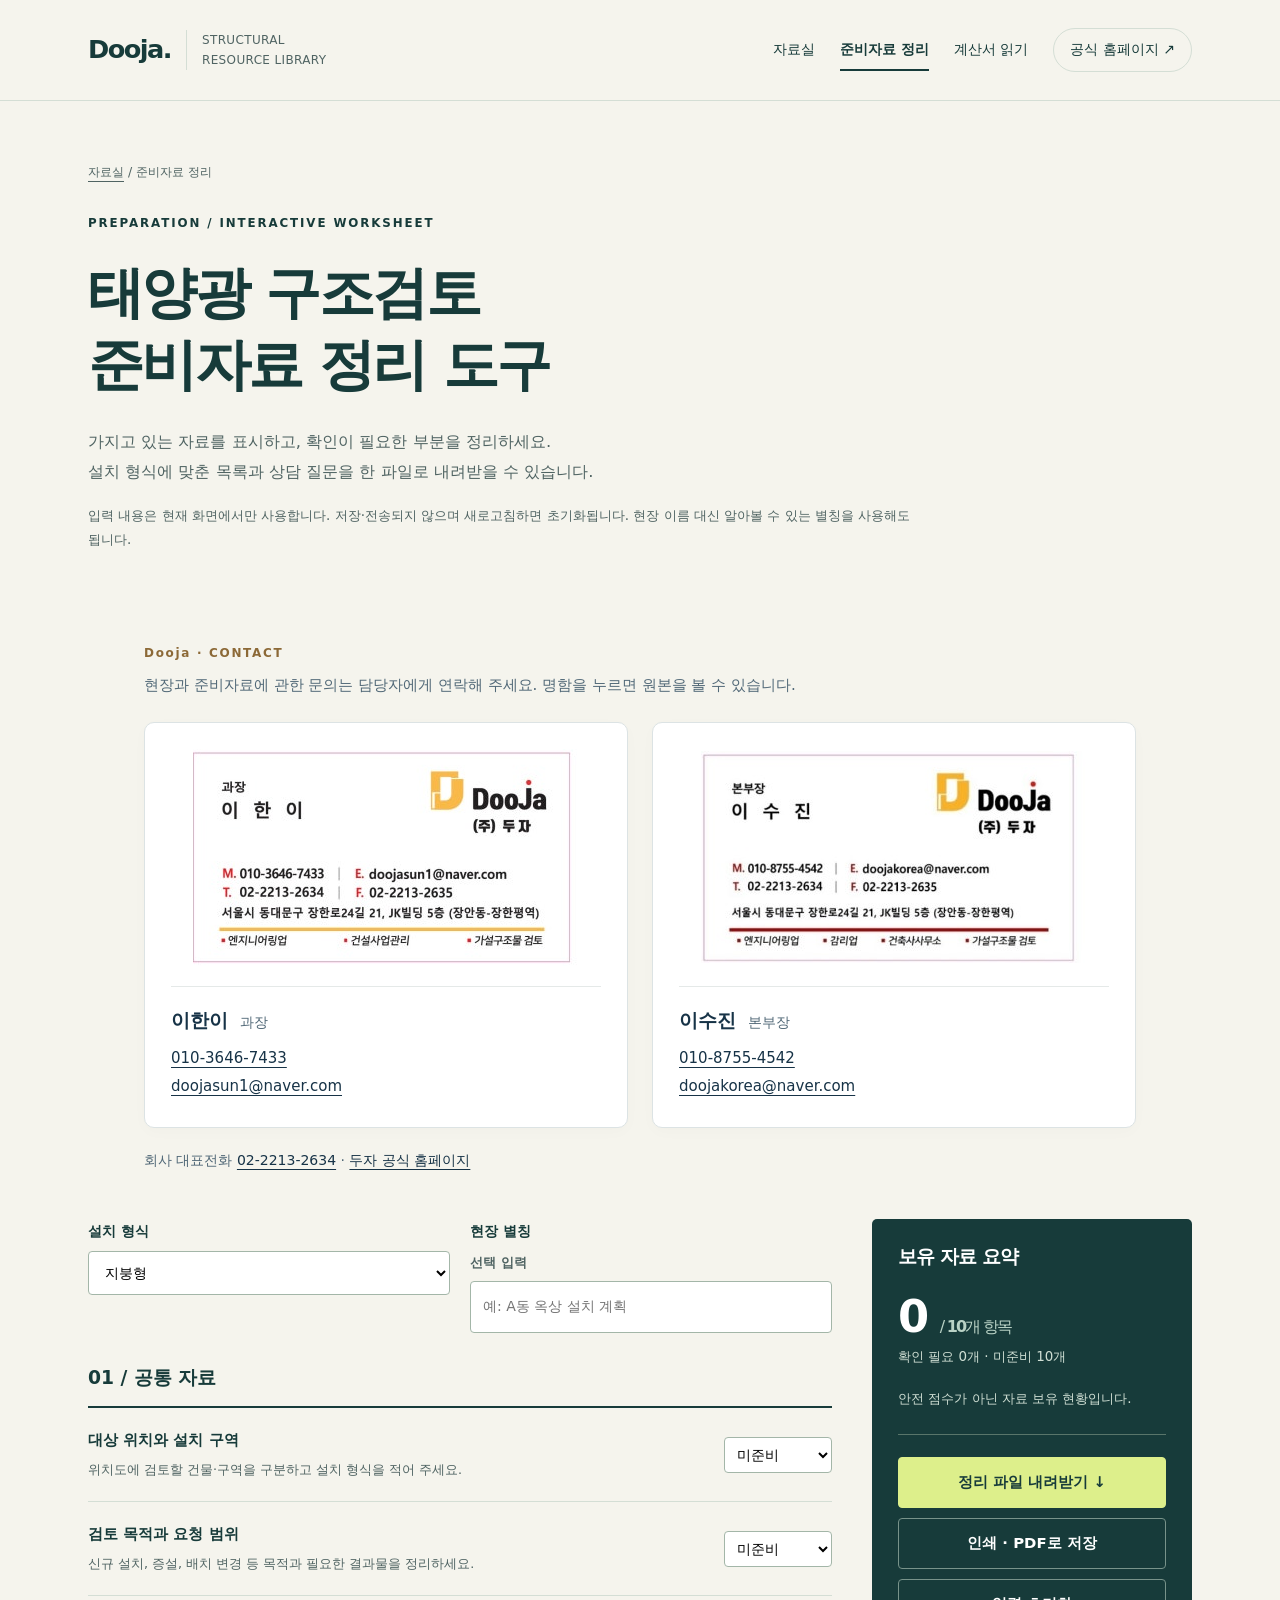
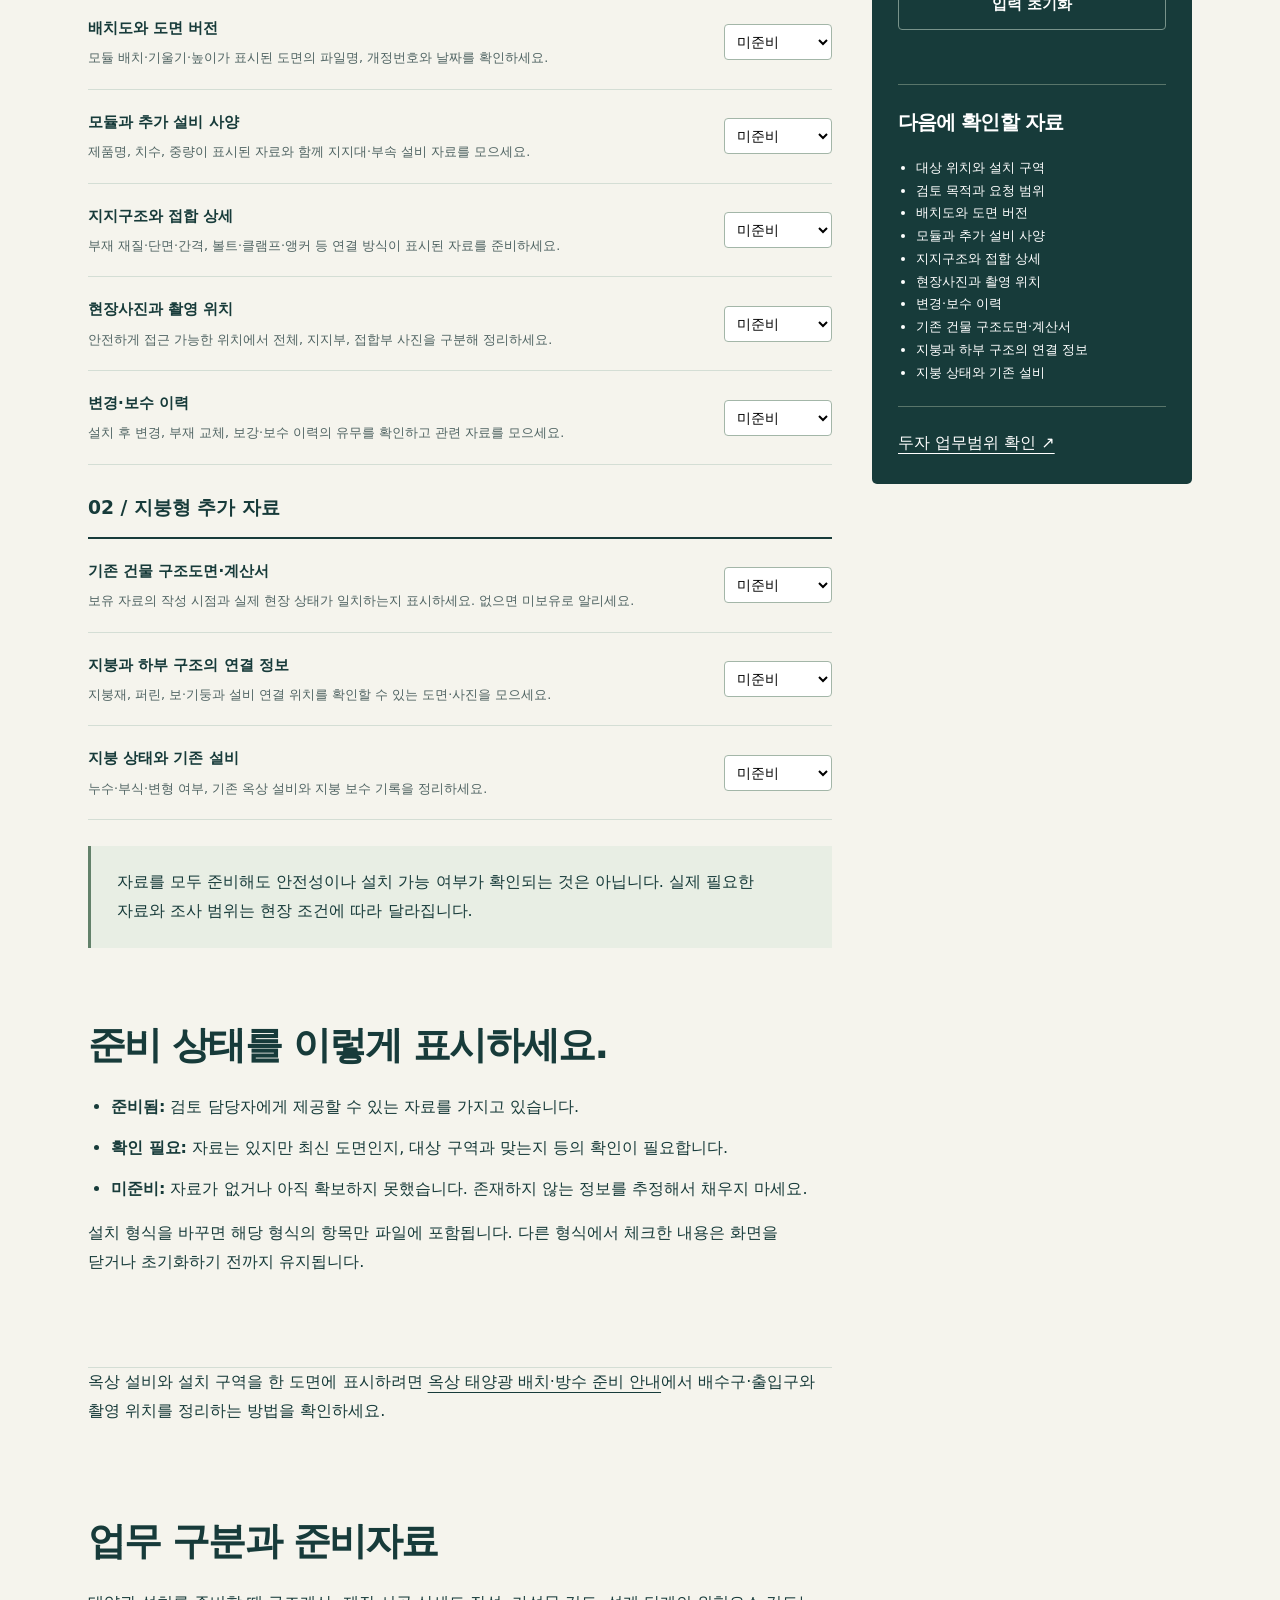
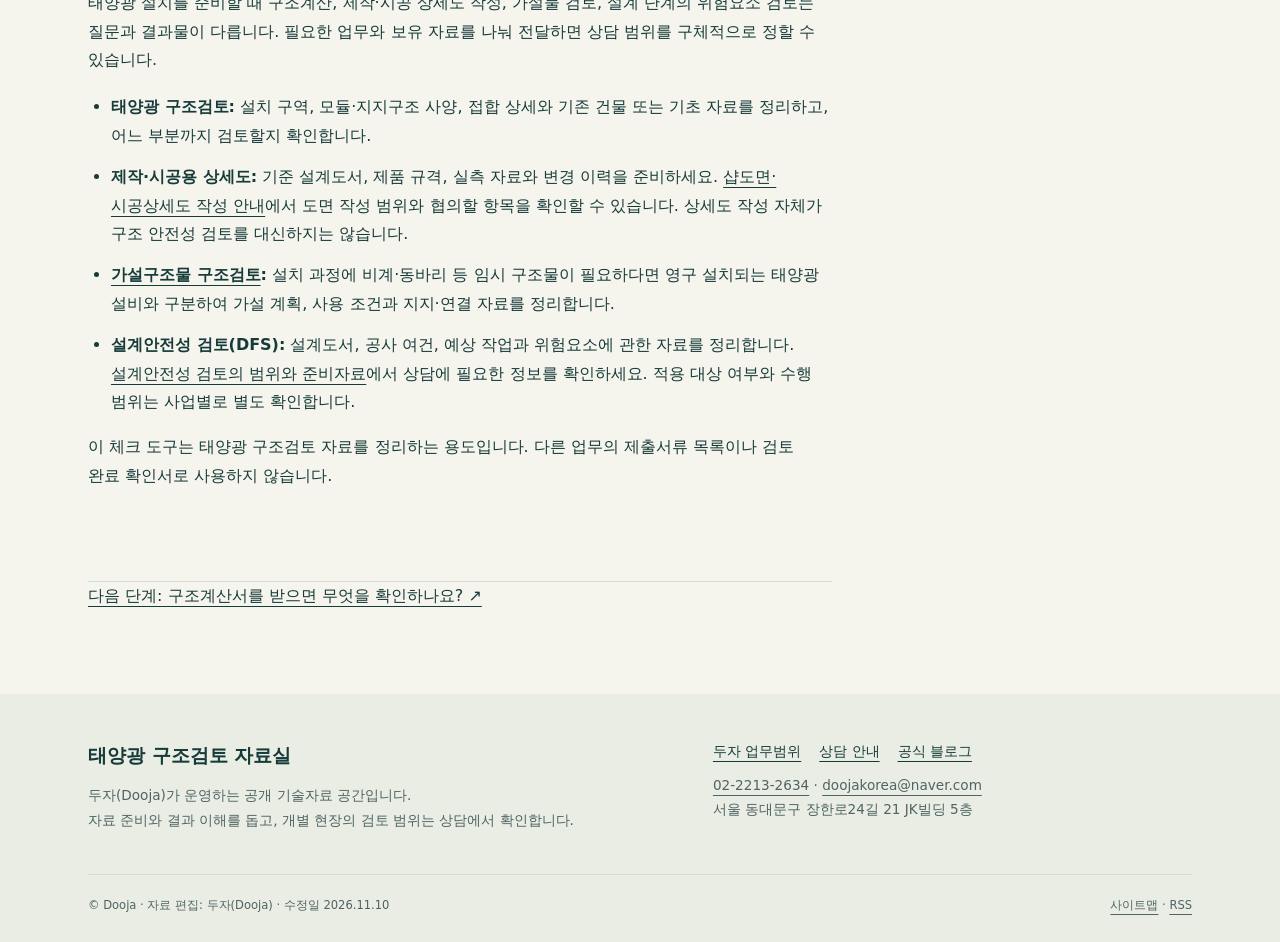
==== commit ea466043: "Add contextual guidance for Dooja's four core engineering services" ====
--- a/preparation.html
+++ b/preparation.html
@@ -1,8 +1,8 @@
 <!doctype html>
-<html lang="ko"><head><meta charset="utf-8"><meta name="viewport" content="width=device-width, initial-scale=1"><title>태양광 구조검토 준비자료 체크 도구 | 두자 기술자료실</title><meta name="description" content="지붕형·지상형·주차장형 태양광 구조검토 준비자료를 정리하세요. 보유 도면과 사양, 현장사진의 준비 상태를 체크하고 미준비 항목과 상담 질문을 TXT로 내려받습니다."><link rel="canonical" href="https://solar.dooja.co.kr/preparation.html"><meta name="robots" content="index,follow,max-image-preview:large"><meta name="theme-color" content="#173b3a"><meta property="og:type" content="website"><meta property="og:locale" content="ko_KR"><meta property="og:site_name" content="두자 태양광 구조검토 자료실"><meta property="og:title" content="태양광 구조검토 준비자료 체크 도구 | 두자 기술자료실"><meta property="og:description" content="지붕형·지상형·주차장형 태양광 구조검토 준비자료를 정리하세요. 보유 도면과 사양, 현장사진의 준비 상태를 체크하고 미준비 항목과 상담 질문을 TXT로 내려받습니다."><meta property="og:url" content="https://solar.dooja.co.kr/preparation.html"><meta name="twitter:card" content="summary"><link rel="icon" href="assets/favicon.svg" type="image/svg+xml"><link rel="stylesheet" href="assets/site.css"><link rel="alternate" type="application/rss+xml" title="태양광 구조검토 자료실" href="https://solar.dooja.co.kr/feed.xml"><script type="application/ld+json">{"@context": "https://schema.org", "@graph": [{"@type": "Organization", "@id": "https://dooja.co.kr/#organization", "name": "두자", "alternateName": ["DOOJA"], "url": "https://dooja.co.kr/"}, {"@type": "WebSite", "@id": "https://solar.dooja.co.kr/#website", "url": "https://solar.dooja.co.kr/", "name": "태양광 구조검토 자료실 | 두자 DOOJA", "inLanguage": "ko-KR", "publisher": {"@id": "https://dooja.co.kr/#organization"}}, {"@type": "WebPage", "@id": "https://solar.dooja.co.kr/preparation.html#webpage", "url": "https://solar.dooja.co.kr/preparation.html", "name": "태양광 구조검토 준비자료 체크 도구 | 두자 기술자료실", "description": "지붕형·지상형·주차장형 태양광 구조검토 준비자료를 정리하세요. 보유 도면과 사양, 현장사진의 준비 상태를 체크하고 미준비 항목과 상담 질문을 TXT로 내려받습니다.", "datePublished": "2026-10-25", "dateModified": "2026-10-25", "inLanguage": "ko-KR", "isPartOf": {"@id": "https://solar.dooja.co.kr/#website"}, "publisher": {"@id": "https://dooja.co.kr/#organization"}, "author": {"@id": "https://dooja.co.kr/#organization"}}, {"@type": "BreadcrumbList", "itemListElement": [{"@type": "ListItem", "position": 1, "name": "태양광 구조검토 자료실", "item": "https://solar.dooja.co.kr/"}, {"@type": "ListItem", "position": 2, "name": "태양광 구조검토 준비자료 체크 도구", "item": "https://solar.dooja.co.kr/preparation.html"}]}]}</script><script src="assets/planner.js" defer></script><link rel="stylesheet" href="assets/contact-cards.css?v=20261026-top">
-</head><body><a class="skip" href="#main">본문 바로가기</a><header class="site-header"><div class="wrap header-inner"><a class="brand" href="https://dooja.co.kr/" aria-label="두자 공식 홈페이지로 이동"><strong>DOOJA.</strong><span>STRUCTURAL<br>RESOURCE LIBRARY</span></a><nav class="nav" aria-label="주 메뉴"><a href="./">자료실</a><a href="preparation.html" aria-current="page">준비자료 정리</a><a href="report-reading.html">계산서 읽기</a><a class="external" href="https://dooja.co.kr/">공식 홈페이지 ↗</a></nav></div></header><main id="main"><div class="wrap"><div class="page-intro"><p class="breadcrumb"><a href="./">자료실</a> / 준비자료 정리</p><p class="eyebrow">PREPARATION / INTERACTIVE WORKSHEET</p><h1>태양광 구조검토<br>준비자료 정리 도구</h1><p class="lead">가지고 있는 자료를 표시하고, 확인이 필요한 부분을 정리하세요.<br>설치 형식에 맞춘 목록과 상담 질문을 한 파일로 내려받을 수 있습니다.</p><p class="note">입력 내용은 현재 화면에서만 사용합니다. 저장·전송되지 않으며 새로고침하면 초기화됩니다. 현장 이름 대신 알아볼 수 있는 별칭을 사용해도 됩니다.</p></div><!-- DOOJA_CONTACT_CARDS_START -->
+<html lang="ko"><head><meta charset="utf-8"><meta name="viewport" content="width=device-width, initial-scale=1"><title>태양광 구조검토 준비자료 체크 도구 | 두자 기술자료실</title><meta name="description" content="지붕형·지상형·주차장형 태양광 구조검토 준비자료를 정리하세요. 보유 도면과 사양, 현장사진의 준비 상태를 체크하고 미준비 항목과 상담 질문을 TXT로 내려받습니다."><link rel="canonical" href="https://solar.dooja.co.kr/preparation.html"><meta name="robots" content="index,follow,max-image-preview:large"><meta name="theme-color" content="#173b3a"><meta property="og:type" content="website"><meta property="og:locale" content="ko_KR"><meta property="og:site_name" content="두자 태양광 구조검토 자료실"><meta property="og:title" content="태양광 구조검토 준비자료 체크 도구 | 두자 기술자료실"><meta property="og:description" content="지붕형·지상형·주차장형 태양광 구조검토 준비자료를 정리하세요. 보유 도면과 사양, 현장사진의 준비 상태를 체크하고 미준비 항목과 상담 질문을 TXT로 내려받습니다."><meta property="og:url" content="https://solar.dooja.co.kr/preparation.html"><meta name="twitter:card" content="summary"><link rel="icon" href="assets/favicon.svg" type="image/svg+xml"><link rel="stylesheet" href="assets/site.css"><link rel="alternate" type="application/rss+xml" title="태양광 구조검토 자료실" href="https://solar.dooja.co.kr/feed.xml"><script type="application/ld+json">{"@context": "https://schema.org", "@graph": [{"@type": "Organization", "@id": "https://dooja.co.kr/#organization", "name": "두자", "alternateName": ["Dooja"], "url": "https://dooja.co.kr/"}, {"@type": "WebSite", "@id": "https://solar.dooja.co.kr/#website", "url": "https://solar.dooja.co.kr/", "name": "태양광 구조검토 자료실 | 두자 Dooja", "inLanguage": "ko-KR", "publisher": {"@id": "https://dooja.co.kr/#organization"}}, {"@type": "WebPage", "@id": "https://solar.dooja.co.kr/preparation.html#webpage", "url": "https://solar.dooja.co.kr/preparation.html", "name": "태양광 구조검토 준비자료 체크 도구 | 두자 기술자료실", "description": "지붕형·지상형·주차장형 태양광 구조검토 준비자료를 정리하세요. 보유 도면과 사양, 현장사진의 준비 상태를 체크하고 미준비 항목과 상담 질문을 TXT로 내려받습니다.", "datePublished": "2026-10-25", "dateModified": "2026-11-10", "inLanguage": "ko-KR", "isPartOf": {"@id": "https://solar.dooja.co.kr/#website"}, "publisher": {"@id": "https://dooja.co.kr/#organization"}, "author": {"@id": "https://dooja.co.kr/#organization"}}, {"@type": "BreadcrumbList", "itemListElement": [{"@type": "ListItem", "position": 1, "name": "태양광 구조검토 자료실", "item": "https://solar.dooja.co.kr/"}, {"@type": "ListItem", "position": 2, "name": "태양광 구조검토 준비자료 체크 도구", "item": "https://solar.dooja.co.kr/preparation.html"}]}]}</script><script src="assets/planner.js" defer></script><link rel="stylesheet" href="assets/contact-cards.css?v=20261026-top">
+</head><body><a class="skip" href="#main">본문 바로가기</a><header class="site-header"><div class="wrap header-inner"><a class="brand" href="https://dooja.co.kr/" aria-label="두자 공식 홈페이지로 이동"><strong>Dooja.</strong><span>STRUCTURAL<br>RESOURCE LIBRARY</span></a><nav class="nav" aria-label="주 메뉴"><a href="./">자료실</a><a href="preparation.html" aria-current="page">준비자료 정리</a><a href="report-reading.html">계산서 읽기</a><a class="external" href="https://dooja.co.kr/">공식 홈페이지 ↗</a></nav></div></header><main id="main"><div class="wrap"><div class="page-intro"><p class="breadcrumb"><a href="./">자료실</a> / 준비자료 정리</p><p class="eyebrow">PREPARATION / INTERACTIVE WORKSHEET</p><h1>태양광 구조검토<br>준비자료 정리 도구</h1><p class="lead">가지고 있는 자료를 표시하고, 확인이 필요한 부분을 정리하세요.<br>설치 형식에 맞춘 목록과 상담 질문을 한 파일로 내려받을 수 있습니다.</p><p class="note">입력 내용은 현재 화면에서만 사용합니다. 저장·전송되지 않으며 새로고침하면 초기화됩니다. 현장 이름 대신 알아볼 수 있는 별칭을 사용해도 됩니다.</p></div><!-- DOOJA_CONTACT_CARDS_START -->
 <section class="dooja-card-panel" id="dooja-contact-cards" aria-label="담당자 연락처">
-  <div class="dooja-card-heading"><p class="dooja-card-eyebrow">DOOJA · CONTACT</p><p>현장과 준비자료에 관한 문의는 담당자에게 연락해 주세요. 명함을 누르면 원본을 볼 수 있습니다.</p></div>
+  <div class="dooja-card-heading"><p class="dooja-card-eyebrow">Dooja · CONTACT</p><p>현장과 준비자료에 관한 문의는 담당자에게 연락해 주세요. 명함을 누르면 원본을 볼 수 있습니다.</p></div>
   <div class="dooja-card-pair">
     <figure class="dooja-person-card">
       <a class="dooja-card-original" href="assets/contact/lee-hani-card.jpg" target="_blank" rel="noopener" aria-label="이한이 과장 명함 원본 보기"><img src="assets/contact/lee-hani-card.jpg" alt="(주)두자 이한이 과장 명함" width="386" height="217" loading="lazy" decoding="async"></a>
@@ -16,5 +16,6 @@
   <p class="dooja-card-office">회사 대표전화 <a href="tel:0222132634">02-2213-2634</a> · <a href="https://dooja.co.kr/">두자 공식 홈페이지</a></p>
 </section>
 <!-- DOOJA_CONTACT_CARDS_END -->
-<noscript><p>체크 도구는 JavaScript가 필요합니다. <a href="downloads/solar-structural-review-request.txt" download>빈 준비 양식 내려받기</a>를 이용하거나 아래 목록을 참고하세요.</p></noscript><div class="planner-layout"><div><form id="preparation-form"><div class="settings"><label class="field" for="system-type">설치 형식<select id="system-type"><option value="roof">지붕형</option><option value="ground">지상형</option><option value="carport">주차장형</option></select></label><label class="field" for="site-label">현장 별칭 <span class="small">선택 입력</span><input id="site-label" maxlength="80" autocomplete="off" placeholder="예: A동 옥상 설치 계획"></label></div><fieldset class="material-group"><legend>01 / 공통 자료</legend><div class="material-row"><div><label for="site">대상 위치와 설치 구역</label><small id="site-help">위치도에 검토할 건물·구역을 구분하고 설치 형식을 적어 주세요.</small></div><select id="site" data-material="site" aria-describedby="site-help"><option value="pending">미준비</option><option value="ready">준비됨</option><option value="confirm">확인 필요</option></select></div><div class="material-row"><div><label for="purpose">검토 목적과 요청 범위</label><small id="purpose-help">신규 설치, 증설, 배치 변경 등 목적과 필요한 결과물을 정리하세요.</small></div><select id="purpose" data-material="purpose" aria-describedby="purpose-help"><option value="pending">미준비</option><option value="ready">준비됨</option><option value="confirm">확인 필요</option></select></div><div class="material-row"><div><label for="layout">배치도와 도면 버전</label><small id="layout-help">모듈 배치·기울기·높이가 표시된 도면의 파일명, 개정번호와 날짜를 확인하세요.</small></div><select id="layout" data-material="layout" aria-describedby="layout-help"><option value="pending">미준비</option><option value="ready">준비됨</option><option value="confirm">확인 필요</option></select></div><div class="material-row"><div><label for="module">모듈과 추가 설비 사양</label><small id="module-help">제품명, 치수, 중량이 표시된 자료와 함께 지지대·부속 설비 자료를 모으세요.</small></div><select id="module" data-material="module" aria-describedby="module-help"><option value="pending">미준비</option><option value="ready">준비됨</option><option value="confirm">확인 필요</option></select></div><div class="material-row"><div><label for="frame">지지구조와 접합 상세</label><small id="frame-help">부재 재질·단면·간격, 볼트·클램프·앵커 등 연결 방식이 표시된 자료를 준비하세요.</small></div><select id="frame" data-material="frame" aria-describedby="frame-help"><option value="pending">미준비</option><option value="ready">준비됨</option><option value="confirm">확인 필요</option></select></div><div class="material-row"><div><label for="photos">현장사진과 촬영 위치</label><small id="photos-help">안전하게 접근 가능한 위치에서 전체, 지지부, 접합부 사진을 구분해 정리하세요.</small></div><select id="photos" data-material="photos" aria-describedby="photos-help"><option value="pending">미준비</option><option value="ready">준비됨</option><option value="confirm">확인 필요</option></select></div><div class="material-row"><div><label for="changes">변경·보수 이력</label><small id="changes-help">설치 후 변경, 부재 교체, 보강·보수 이력의 유무를 확인하고 관련 자료를 모으세요.</small></div><select id="changes" data-material="changes" aria-describedby="changes-help"><option value="pending">미준비</option><option value="ready">준비됨</option><option value="confirm">확인 필요</option></select></div></fieldset><fieldset class="material-group" data-system="roof"><legend>02 / 지붕형 추가 자료</legend><div class="material-row"><div><label for="roof-drawing">기존 건물 구조도면·계산서</label><small id="roof-drawing-help">보유 자료의 작성 시점과 실제 현장 상태가 일치하는지 표시하세요. 없으면 미보유로 알리세요.</small></div><select id="roof-drawing" data-material="roof-drawing" aria-describedby="roof-drawing-help"><option value="pending">미준비</option><option value="ready">준비됨</option><option value="confirm">확인 필요</option></select></div><div class="material-row"><div><label for="roof-loadpath">지붕과 하부 구조의 연결 정보</label><small id="roof-loadpath-help">지붕재, 퍼린, 보·기둥과 설비 연결 위치를 확인할 수 있는 도면·사진을 모으세요.</small></div><select id="roof-loadpath" data-material="roof-loadpath" aria-describedby="roof-loadpath-help"><option value="pending">미준비</option><option value="ready">준비됨</option><option value="confirm">확인 필요</option></select></div><div class="material-row"><div><label for="roof-condition">지붕 상태와 기존 설비</label><small id="roof-condition-help">누수·부식·변형 여부, 기존 옥상 설비와 지붕 보수 기록을 정리하세요.</small></div><select id="roof-condition" data-material="roof-condition" aria-describedby="roof-condition-help"><option value="pending">미준비</option><option value="ready">준비됨</option><option value="confirm">확인 필요</option></select></div></fieldset><fieldset class="material-group" data-system="ground" hidden><legend>02 / 지상형 추가 자료</legend><div class="material-row"><div><label for="ground-plan">부지 배치와 지형 자료</label><small id="ground-plan-help">설치 범위, 지형 차이와 주변 여건을 파악할 수 있는 자료를 모으세요.</small></div><select id="ground-plan" data-material="ground-plan" aria-describedby="ground-plan-help" disabled><option value="pending">미준비</option><option value="ready">준비됨</option><option value="confirm">확인 필요</option></select></div><div class="material-row"><div><label for="ground-foundation">기초 형식과 상세도</label><small id="ground-foundation-help">계획한 기초 형식·치수, 기둥과 기초의 연결 상세를 준비하세요.</small></div><select id="ground-foundation" data-material="ground-foundation" aria-describedby="ground-foundation-help" disabled><option value="pending">미준비</option><option value="ready">준비됨</option><option value="confirm">확인 필요</option></select></div><div class="material-row"><div><label for="ground-soil">지반 관련 보유자료</label><small id="ground-soil-help">지반조사보고서 등 보유 여부를 확인하세요. 자료의 적정성은 검토 담당자와 협의합니다.</small></div><select id="ground-soil" data-material="ground-soil" aria-describedby="ground-soil-help" disabled><option value="pending">미준비</option><option value="ready">준비됨</option><option value="confirm">확인 필요</option></select></div></fieldset><fieldset class="material-group" data-system="carport" hidden><legend>02 / 주차장형 추가 자료</legend><div class="material-row"><div><label for="carport-plan">주차장 배치와 구조 계획</label><small id="carport-plan-help">차량 동선, 기둥 위치, 높이와 경간이 표시된 계획 자료를 모으세요.</small></div><select id="carport-plan" data-material="carport-plan" aria-describedby="carport-plan-help" disabled><option value="pending">미준비</option><option value="ready">준비됨</option><option value="confirm">확인 필요</option></select></div><div class="material-row"><div><label for="carport-foundation">기초·앵커 계획과 지반자료</label><small id="carport-foundation-help">상부 구조와 기초의 연결 상세, 사용 가능한 지반자료를 함께 확인하세요.</small></div><select id="carport-foundation" data-material="carport-foundation" aria-describedby="carport-foundation-help" disabled><option value="pending">미준비</option><option value="ready">준비됨</option><option value="confirm">확인 필요</option></select></div><div class="material-row"><div><label for="carport-existing">기존 구조물 활용 여부</label><small id="carport-existing-help">신설인지 기존 시설 위에 추가하는지 구분하고, 기존 시설을 쓰면 해당 도면과 상태 자료를 준비하세요.</small></div><select id="carport-existing" data-material="carport-existing" aria-describedby="carport-existing-help" disabled><option value="pending">미준비</option><option value="ready">준비됨</option><option value="confirm">확인 필요</option></select></div></fieldset></form><div class="callout"><p>자료를 모두 준비해도 안전성이나 설치 가능 여부가 확인되는 것은 아닙니다. 실제 필요한 자료와 조사 범위는 현장 조건에 따라 달라집니다.</p></div><section class="section prose"><h2>준비 상태를 이렇게 표시하세요.</h2><ul><li><strong>준비됨:</strong> 검토 담당자에게 제공할 수 있는 자료를 가지고 있습니다.</li><li><strong>확인 필요:</strong> 자료는 있지만 최신 도면인지, 대상 구역과 맞는지 등의 확인이 필요합니다.</li><li><strong>미준비:</strong> 자료가 없거나 아직 확보하지 못했습니다. 존재하지 않는 정보를 추정해서 채우지 마세요.</li></ul><p>설치 형식을 바꾸면 해당 형식의 항목만 파일에 포함됩니다. 다른 형식에서 체크한 내용은 화면을 닫거나 초기화하기 전까지 유지됩니다.</p></section><p>옥상 설비와 설치 구역을 한 도면에 표시하려면 <a href="https://dooja.co.kr/guides/rooftop-solar">옥상 태양광 배치·방수 준비 안내</a>에서 배수구·출입구와 촬영 위치를 정리하는 방법을 확인하세요.</p><p class="no-print"><a href="report-reading.html">다음 단계: 구조계산서를 받으면 무엇을 확인하나요? ↗</a></p></div><aside class="summary-box" aria-label="준비자료 요약"><h2>보유 자료 요약</h2><div aria-live="polite" aria-atomic="true"><div class="summary-count"><b id="ready-count">0</b> <span>/ <b id="total-count">10</b>개 항목</span></div><p id="summary-status">확인 필요 0개 · 미준비 10개</p></div><p class="small">안전 점수가 아닌 자료 보유 현황입니다.</p><hr class="summary-rule"><button class="button" type="button" id="download-report">정리 파일 내려받기 ↓</button><button class="button secondary" type="button" id="print-report">인쇄 · PDF로 저장</button><button class="button secondary" type="button" id="reset-form">입력 초기화</button><p id="download-status" class="feedback" role="status"></p><hr class="summary-rule"><h3>다음에 확인할 자료</h3><ul id="missing-list"><li>준비 상태를 표시하면 목록이 갱신됩니다.</li></ul><hr class="summary-rule"><a href="https://dooja.co.kr/services/solar-structural-review">두자 업무범위 확인 ↗</a></aside></div></div></main><footer class="site-footer"><div class="wrap"><div class="footer-top"><div><strong>태양광 구조검토 자료실</strong><p>두자(DOOJA)가 운영하는 공개 기술자료 공간입니다.<br>자료 준비와 결과 이해를 돕고, 개별 현장의 검토 범위는 상담에서 확인합니다.</p></div><div><div class="footer-links"><a href="https://dooja.co.kr/services/solar-structural-review">두자 업무범위</a><a href="https://dooja.co.kr/#contact">상담 안내</a><a href="https://blog.naver.com/doojasun1">공식 블로그</a></div><p><a href="tel:0222132634">02-2213-2634</a> · <a href="mailto:doojakorea@naver.com">doojakorea@naver.com</a><br>서울 동대문구 장한로24길 21 JK빌딩 5층</p></div></div><div class="footer-bottom"><span>© DOOJA · 자료 편집: 두자(DOOJA) · 수정일 2026.10.25</span><span><a href="sitemap.xml">사이트맵</a> · <a href="feed.xml">RSS</a></span></div></div></footer></body></html>
+<noscript><p>체크 도구는 JavaScript가 필요합니다. <a href="downloads/solar-structural-review-request.txt" download>빈 준비 양식 내려받기</a>를 이용하거나 아래 목록을 참고하세요.</p></noscript><div class="planner-layout"><div><form id="preparation-form"><div class="settings"><label class="field" for="system-type">설치 형식<select id="system-type"><option value="roof">지붕형</option><option value="ground">지상형</option><option value="carport">주차장형</option></select></label><label class="field" for="site-label">현장 별칭 <span class="small">선택 입력</span><input id="site-label" maxlength="80" autocomplete="off" placeholder="예: A동 옥상 설치 계획"></label></div><fieldset class="material-group"><legend>01 / 공통 자료</legend><div class="material-row"><div><label for="site">대상 위치와 설치 구역</label><small id="site-help">위치도에 검토할 건물·구역을 구분하고 설치 형식을 적어 주세요.</small></div><select id="site" data-material="site" aria-describedby="site-help"><option value="pending">미준비</option><option value="ready">준비됨</option><option value="confirm">확인 필요</option></select></div><div class="material-row"><div><label for="purpose">검토 목적과 요청 범위</label><small id="purpose-help">신규 설치, 증설, 배치 변경 등 목적과 필요한 결과물을 정리하세요.</small></div><select id="purpose" data-material="purpose" aria-describedby="purpose-help"><option value="pending">미준비</option><option value="ready">준비됨</option><option value="confirm">확인 필요</option></select></div><div class="material-row"><div><label for="layout">배치도와 도면 버전</label><small id="layout-help">모듈 배치·기울기·높이가 표시된 도면의 파일명, 개정번호와 날짜를 확인하세요.</small></div><select id="layout" data-material="layout" aria-describedby="layout-help"><option value="pending">미준비</option><option value="ready">준비됨</option><option value="confirm">확인 필요</option></select></div><div class="material-row"><div><label for="module">모듈과 추가 설비 사양</label><small id="module-help">제품명, 치수, 중량이 표시된 자료와 함께 지지대·부속 설비 자료를 모으세요.</small></div><select id="module" data-material="module" aria-describedby="module-help"><option value="pending">미준비</option><option value="ready">준비됨</option><option value="confirm">확인 필요</option></select></div><div class="material-row"><div><label for="frame">지지구조와 접합 상세</label><small id="frame-help">부재 재질·단면·간격, 볼트·클램프·앵커 등 연결 방식이 표시된 자료를 준비하세요.</small></div><select id="frame" data-material="frame" aria-describedby="frame-help"><option value="pending">미준비</option><option value="ready">준비됨</option><option value="confirm">확인 필요</option></select></div><div class="material-row"><div><label for="photos">현장사진과 촬영 위치</label><small id="photos-help">안전하게 접근 가능한 위치에서 전체, 지지부, 접합부 사진을 구분해 정리하세요.</small></div><select id="photos" data-material="photos" aria-describedby="photos-help"><option value="pending">미준비</option><option value="ready">준비됨</option><option value="confirm">확인 필요</option></select></div><div class="material-row"><div><label for="changes">변경·보수 이력</label><small id="changes-help">설치 후 변경, 부재 교체, 보강·보수 이력의 유무를 확인하고 관련 자료를 모으세요.</small></div><select id="changes" data-material="changes" aria-describedby="changes-help"><option value="pending">미준비</option><option value="ready">준비됨</option><option value="confirm">확인 필요</option></select></div></fieldset><fieldset class="material-group" data-system="roof"><legend>02 / 지붕형 추가 자료</legend><div class="material-row"><div><label for="roof-drawing">기존 건물 구조도면·계산서</label><small id="roof-drawing-help">보유 자료의 작성 시점과 실제 현장 상태가 일치하는지 표시하세요. 없으면 미보유로 알리세요.</small></div><select id="roof-drawing" data-material="roof-drawing" aria-describedby="roof-drawing-help"><option value="pending">미준비</option><option value="ready">준비됨</option><option value="confirm">확인 필요</option></select></div><div class="material-row"><div><label for="roof-loadpath">지붕과 하부 구조의 연결 정보</label><small id="roof-loadpath-help">지붕재, 퍼린, 보·기둥과 설비 연결 위치를 확인할 수 있는 도면·사진을 모으세요.</small></div><select id="roof-loadpath" data-material="roof-loadpath" aria-describedby="roof-loadpath-help"><option value="pending">미준비</option><option value="ready">준비됨</option><option value="confirm">확인 필요</option></select></div><div class="material-row"><div><label for="roof-condition">지붕 상태와 기존 설비</label><small id="roof-condition-help">누수·부식·변형 여부, 기존 옥상 설비와 지붕 보수 기록을 정리하세요.</small></div><select id="roof-condition" data-material="roof-condition" aria-describedby="roof-condition-help"><option value="pending">미준비</option><option value="ready">준비됨</option><option value="confirm">확인 필요</option></select></div></fieldset><fieldset class="material-group" data-system="ground" hidden><legend>02 / 지상형 추가 자료</legend><div class="material-row"><div><label for="ground-plan">부지 배치와 지형 자료</label><small id="ground-plan-help">설치 범위, 지형 차이와 주변 여건을 파악할 수 있는 자료를 모으세요.</small></div><select id="ground-plan" data-material="ground-plan" aria-describedby="ground-plan-help" disabled><option value="pending">미준비</option><option value="ready">준비됨</option><option value="confirm">확인 필요</option></select></div><div class="material-row"><div><label for="ground-foundation">기초 형식과 상세도</label><small id="ground-foundation-help">계획한 기초 형식·치수, 기둥과 기초의 연결 상세를 준비하세요.</small></div><select id="ground-foundation" data-material="ground-foundation" aria-describedby="ground-foundation-help" disabled><option value="pending">미준비</option><option value="ready">준비됨</option><option value="confirm">확인 필요</option></select></div><div class="material-row"><div><label for="ground-soil">지반 관련 보유자료</label><small id="ground-soil-help">지반조사보고서 등 보유 여부를 확인하세요. 자료의 적정성은 검토 담당자와 협의합니다.</small></div><select id="ground-soil" data-material="ground-soil" aria-describedby="ground-soil-help" disabled><option value="pending">미준비</option><option value="ready">준비됨</option><option value="confirm">확인 필요</option></select></div></fieldset><fieldset class="material-group" data-system="carport" hidden><legend>02 / 주차장형 추가 자료</legend><div class="material-row"><div><label for="carport-plan">주차장 배치와 구조 계획</label><small id="carport-plan-help">차량 동선, 기둥 위치, 높이와 경간이 표시된 계획 자료를 모으세요.</small></div><select id="carport-plan" data-material="carport-plan" aria-describedby="carport-plan-help" disabled><option value="pending">미준비</option><option value="ready">준비됨</option><option value="confirm">확인 필요</option></select></div><div class="material-row"><div><label for="carport-foundation">기초·앵커 계획과 지반자료</label><small id="carport-foundation-help">상부 구조와 기초의 연결 상세, 사용 가능한 지반자료를 함께 확인하세요.</small></div><select id="carport-foundation" data-material="carport-foundation" aria-describedby="carport-foundation-help" disabled><option value="pending">미준비</option><option value="ready">준비됨</option><option value="confirm">확인 필요</option></select></div><div class="material-row"><div><label for="carport-existing">기존 구조물 활용 여부</label><small id="carport-existing-help">신설인지 기존 시설 위에 추가하는지 구분하고, 기존 시설을 쓰면 해당 도면과 상태 자료를 준비하세요.</small></div><select id="carport-existing" data-material="carport-existing" aria-describedby="carport-existing-help" disabled><option value="pending">미준비</option><option value="ready">준비됨</option><option value="confirm">확인 필요</option></select></div></fieldset></form><div class="callout"><p>자료를 모두 준비해도 안전성이나 설치 가능 여부가 확인되는 것은 아닙니다. 실제 필요한 자료와 조사 범위는 현장 조건에 따라 달라집니다.</p></div><section class="section prose"><h2>준비 상태를 이렇게 표시하세요.</h2><ul><li><strong>준비됨:</strong> 검토 담당자에게 제공할 수 있는 자료를 가지고 있습니다.</li><li><strong>확인 필요:</strong> 자료는 있지만 최신 도면인지, 대상 구역과 맞는지 등의 확인이 필요합니다.</li><li><strong>미준비:</strong> 자료가 없거나 아직 확보하지 못했습니다. 존재하지 않는 정보를 추정해서 채우지 마세요.</li></ul><p>설치 형식을 바꾸면 해당 형식의 항목만 파일에 포함됩니다. 다른 형식에서 체크한 내용은 화면을 닫거나 초기화하기 전까지 유지됩니다.</p></section><p>옥상 설비와 설치 구역을 한 도면에 표시하려면 <a href="https://dooja.co.kr/guides/rooftop-solar">옥상 태양광 배치·방수 준비 안내</a>에서 배수구·출입구와 촬영 위치를 정리하는 방법을 확인하세요.</p><section class="section prose" id="service-scope-preparation"><h2>업무 구분과 준비자료</h2><p>태양광 설치를 준비할 때 구조계산, 제작·시공 상세도 작성, 가설물 검토, 설계 단계의 위험요소 검토는 질문과 결과물이 다릅니다. 필요한 업무와 보유 자료를 나눠 전달하면 상담 범위를 구체적으로 정할 수 있습니다.</p><ul><li><strong>태양광 구조검토:</strong> 설치 구역, 모듈·지지구조 사양, 접합 상세와 기존 건물 또는 기초 자료를 정리하고, 어느 부분까지 검토할지 확인합니다.</li><li><strong>제작·시공용 상세도:</strong> 기준 설계도서, 제품 규격, 실측 자료와 변경 이력을 준비하세요. <a href="https://dooja.co.kr/services/shop-drawings">샵도면·시공상세도 작성 안내</a>에서 도면 작성 범위와 협의할 항목을 확인할 수 있습니다. 상세도 작성 자체가 구조 안전성 검토를 대신하지는 않습니다.</li><li><strong><a href="https://dooja.co.kr/services/temporary-structures">가설구조물 구조검토</a>:</strong> 설치 과정에 비계·동바리 등 임시 구조물이 필요하다면 영구 설치되는 태양광 설비와 구분하여 가설 계획, 사용 조건과 지지·연결 자료를 정리합니다.</li><li><strong>설계안전성 검토(DFS):</strong> 설계도서, 공사 여건, 예상 작업과 위험요소에 관한 자료를 정리합니다. <a href="https://dooja.co.kr/services/design-for-safety">설계안전성 검토의 범위와 준비자료</a>에서 상담에 필요한 정보를 확인하세요. 적용 대상 여부와 수행 범위는 사업별로 별도 확인합니다.</li></ul><p>이 체크 도구는 태양광 구조검토 자료를 정리하는 용도입니다. 다른 업무의 제출서류 목록이나 검토 완료 확인서로 사용하지 않습니다.</p></section><p class="no-print"><a href="report-reading.html">다음 단계: 구조계산서를 받으면 무엇을 확인하나요? ↗</a></p></div><aside class="summary-box" aria-label="준비자료 요약"><h2>보유 자료 요약</h2><div aria-live="polite" aria-atomic="true"><div class="summary-count"><b id="ready-count">0</b> <span>/ <b id="total-count">10</b>개 항목</span></div><p id="summary-status">확인 필요 0개 · 미준비 10개</p></div><p class="small">안전 점수가 아닌 자료 보유 현황입니다.</p><hr class="summary-rule"><button class="button" type="button" id="download-report">정리 파일 내려받기 ↓</button><button class="button secondary" type="button" id="print-report">인쇄 · PDF로 저장</button><button class="button secondary" type="button" id="reset-form">입력 초기화</button><p id="download-status" class="feedback" role="status"></p><hr class="summary-rule"><h3>다음에 확인할 자료</h3><ul id="missing-list"><li>준비 상태를 표시하면 목록이 갱신됩니다.</li></ul><hr class="summary-rule"><a href="https://dooja.co.kr/services/solar-structural-review">두자 업무범위 확인 ↗</a></aside></div></div></main><footer class="site-footer"><div class="wrap"><div class="footer-top"><div><strong>태양광 구조검토 자료실</strong><p>두자(Dooja)가 운영하는 공개 기술자료 공간입니다.<br>자료 준비와 결과 이해를 돕고, 개별 현장의 검토 범위는 상담에서 확인합니다.</p></div><div><div class="footer-links"><a href="https://dooja.co.kr/services/solar-structural-review">두자 업무범위</a><a href="https://dooja.co.kr/#contact">상담 안내</a><a href="https://blog.naver.com/doojasun1">공식 블로그</a></div><p><a href="tel:0222132634">02-2213-2634</a> · <a href="mailto:doojakorea@naver.com">doojakorea@naver.com</a><br>서울 동대문구 장한로24길 21 JK빌딩 5층</p></div></div><div class="footer-bottom"><span>© Dooja · 자료 편집: 두자(Dooja) · 수정일 2026.11.10</span><span><a href="sitemap.xml">사이트맵</a> · <a href="feed.xml">RSS</a></span></div></div></footer></body></html>
 
+
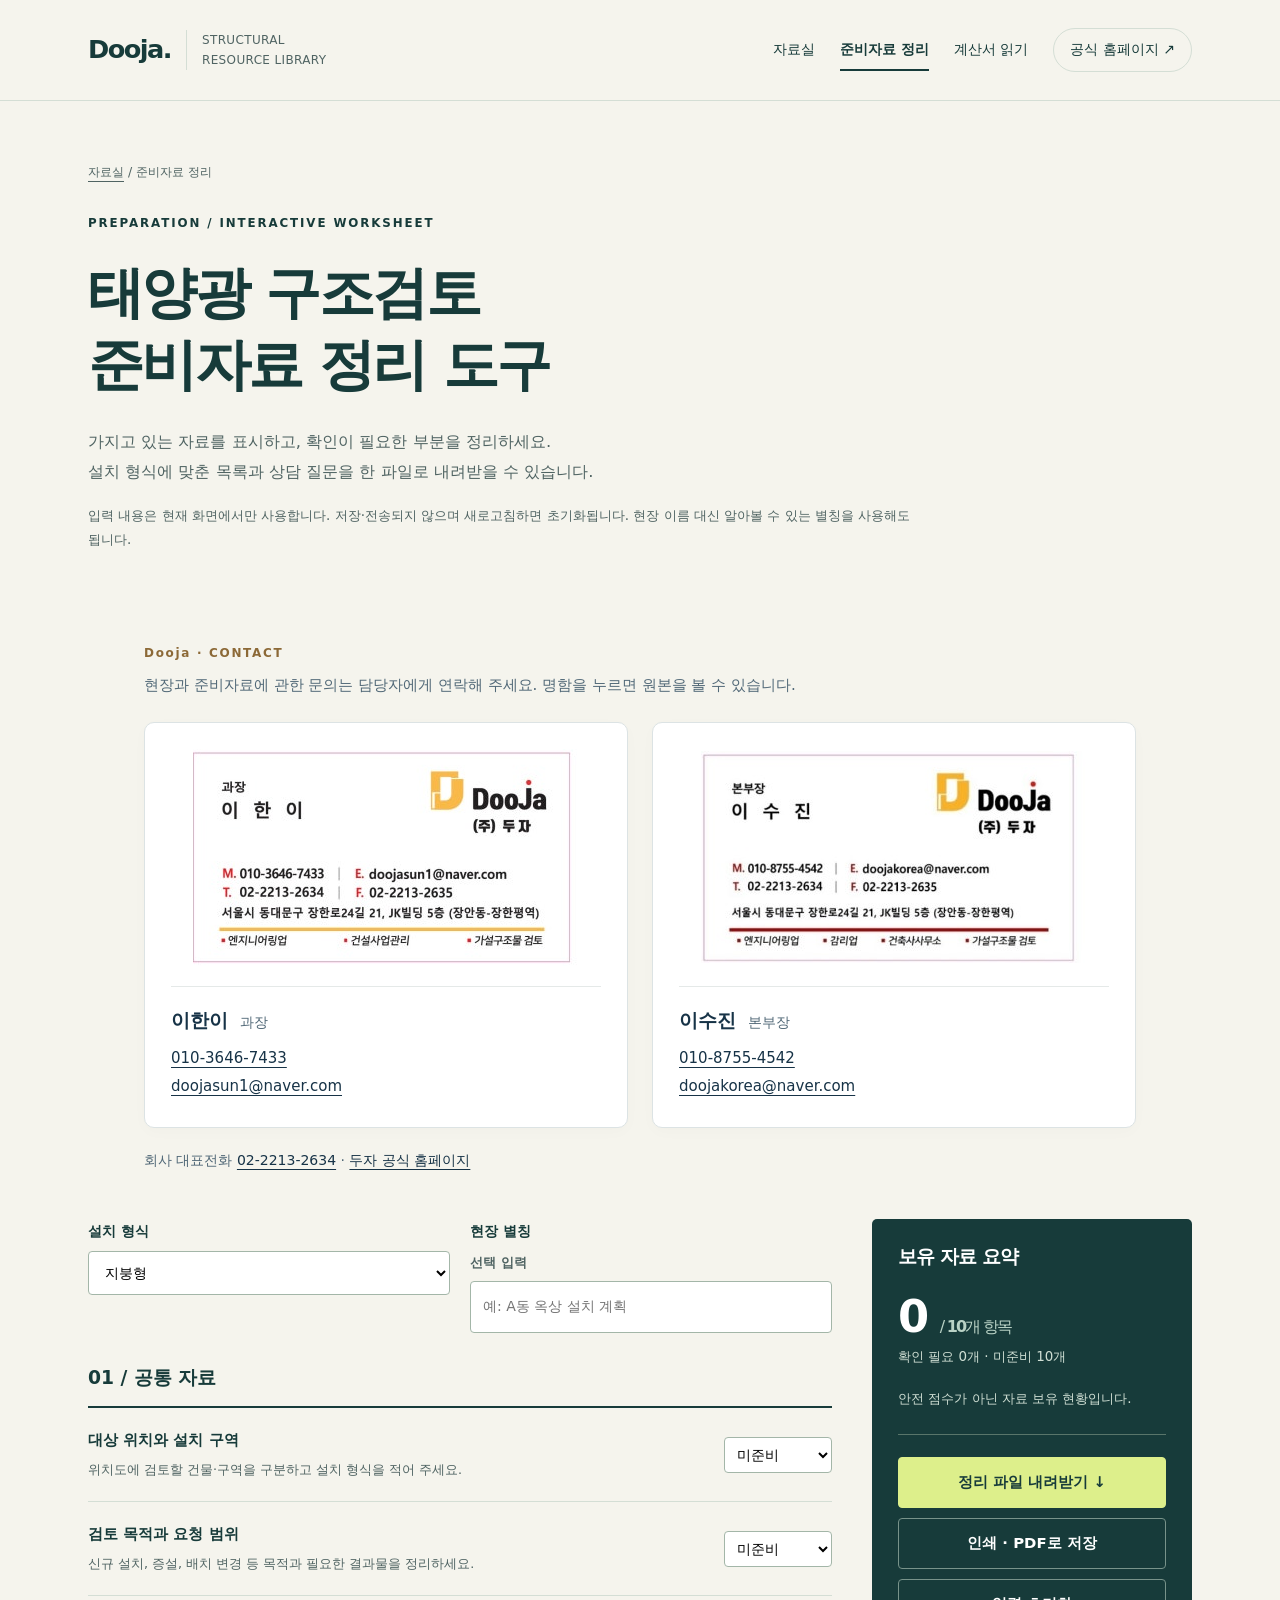
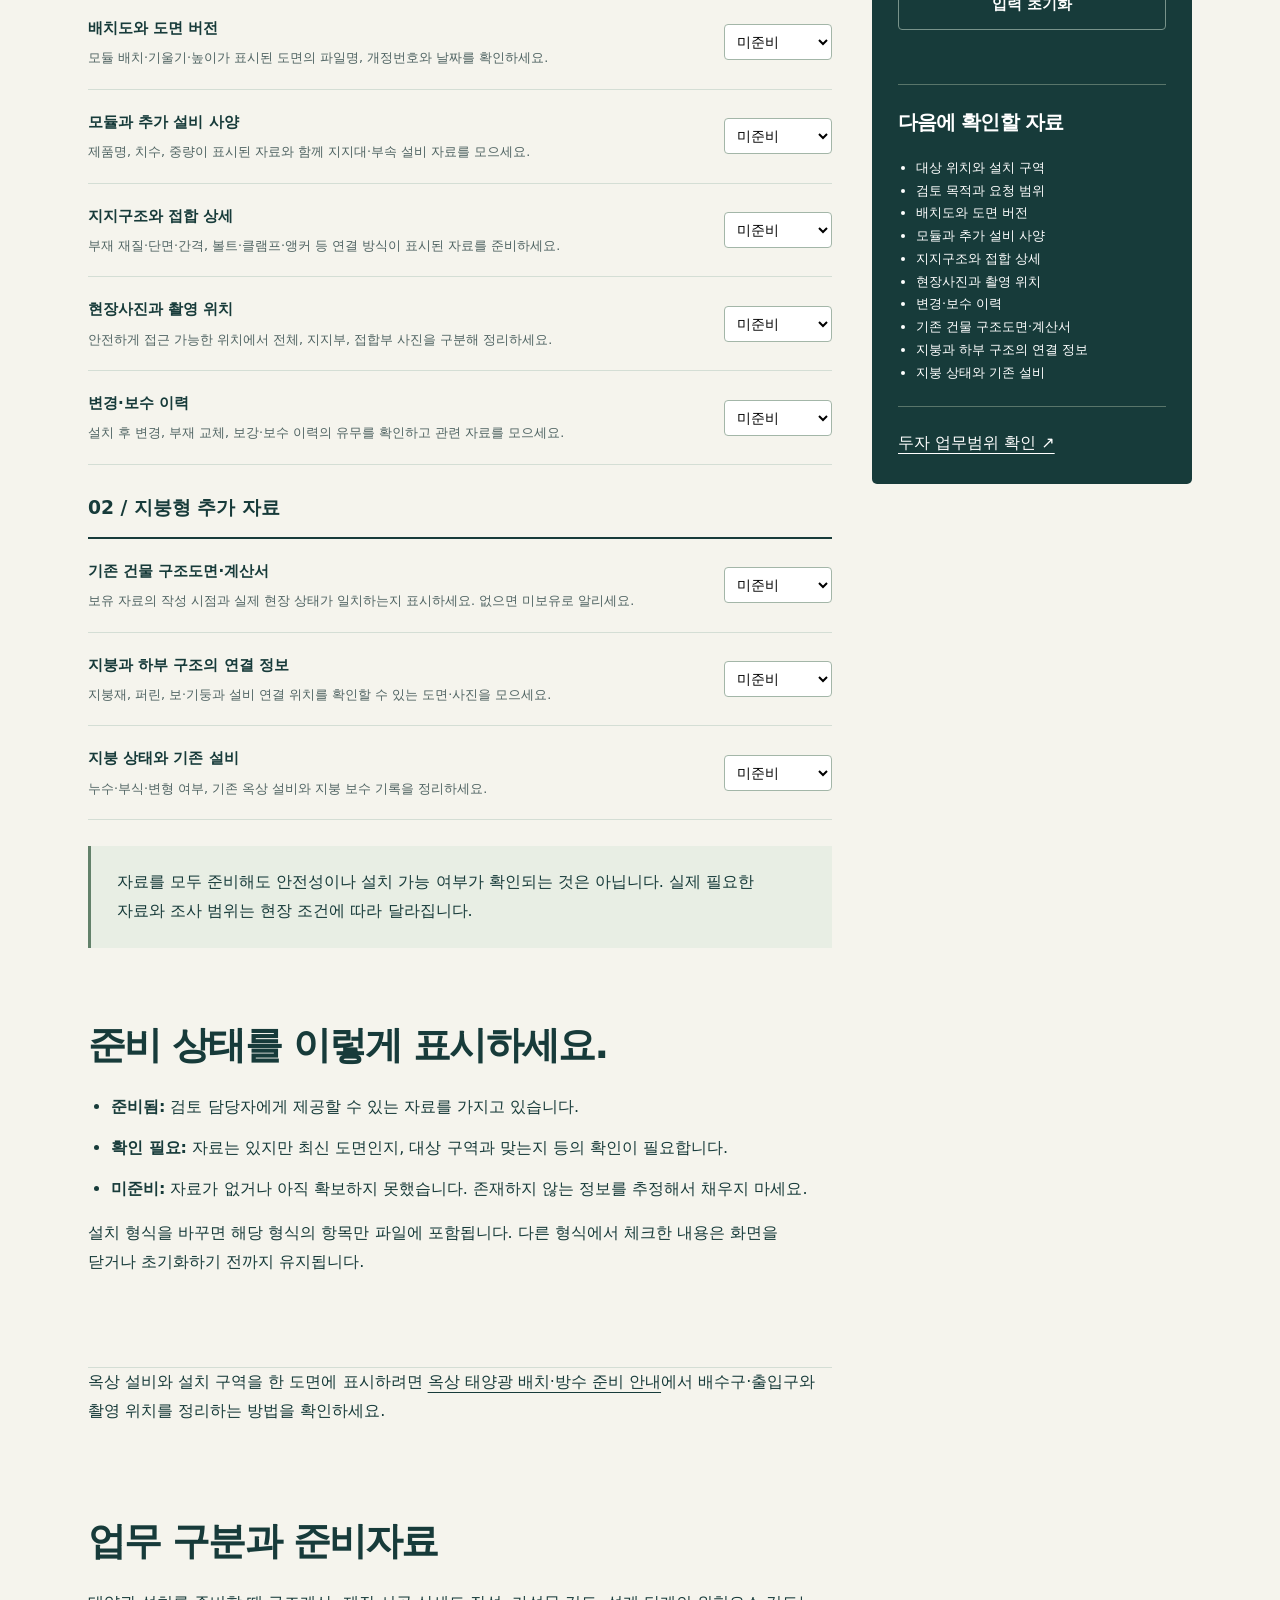
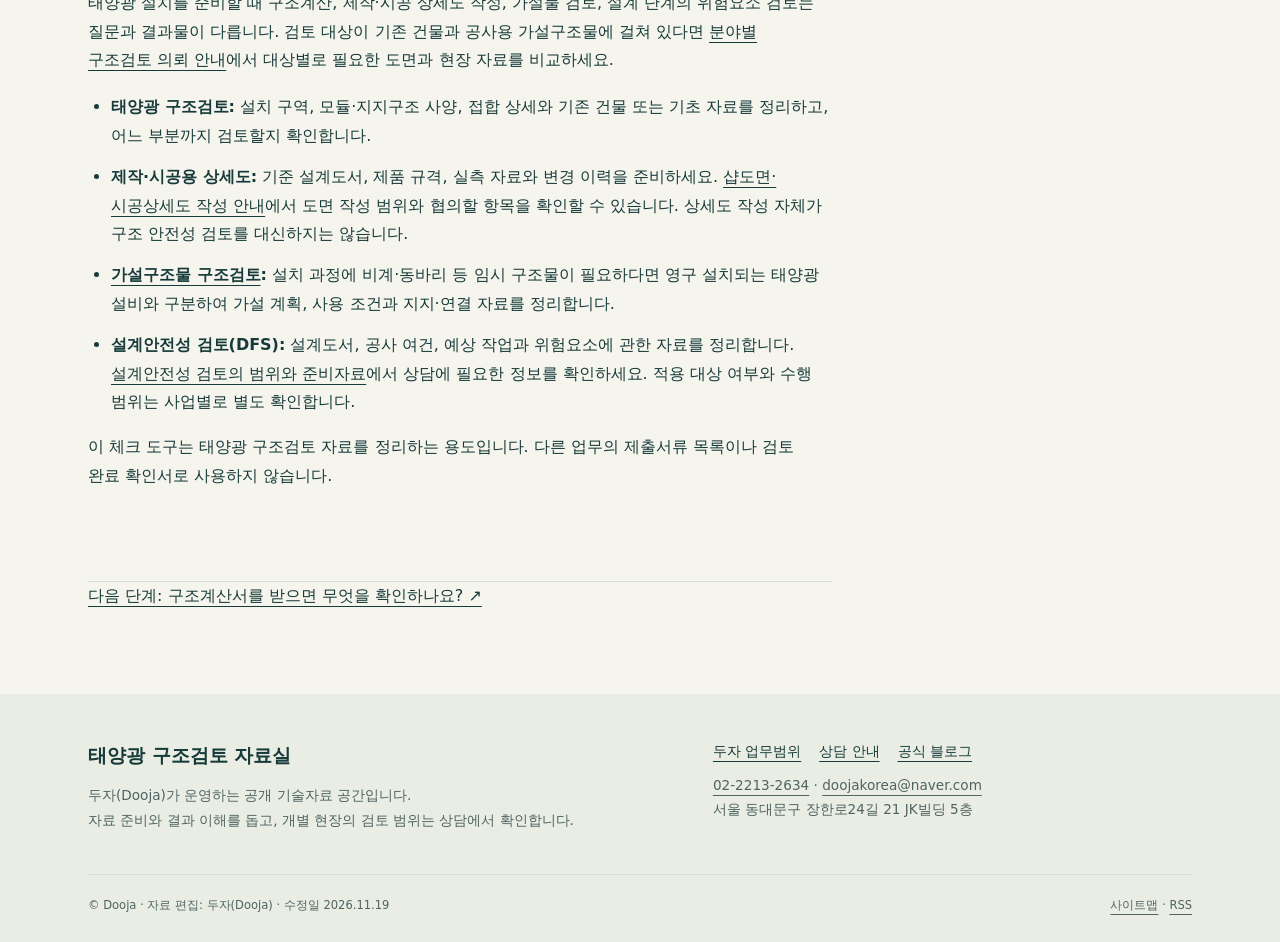
==== commit fbe7a463: "준비자료 체크 도구에 검토 분야별 도면 안내 연결" ====
--- a/preparation.html
+++ b/preparation.html
@@ -1,5 +1,5 @@
 <!doctype html>
-<html lang="ko"><head><meta charset="utf-8"><meta name="viewport" content="width=device-width, initial-scale=1"><title>태양광 구조검토 준비자료 체크 도구 | 두자 기술자료실</title><meta name="description" content="지붕형·지상형·주차장형 태양광 구조검토 준비자료를 정리하세요. 보유 도면과 사양, 현장사진의 준비 상태를 체크하고 미준비 항목과 상담 질문을 TXT로 내려받습니다."><link rel="canonical" href="https://solar.dooja.co.kr/preparation.html"><meta name="robots" content="index,follow,max-image-preview:large"><meta name="theme-color" content="#173b3a"><meta property="og:type" content="website"><meta property="og:locale" content="ko_KR"><meta property="og:site_name" content="두자 태양광 구조검토 자료실"><meta property="og:title" content="태양광 구조검토 준비자료 체크 도구 | 두자 기술자료실"><meta property="og:description" content="지붕형·지상형·주차장형 태양광 구조검토 준비자료를 정리하세요. 보유 도면과 사양, 현장사진의 준비 상태를 체크하고 미준비 항목과 상담 질문을 TXT로 내려받습니다."><meta property="og:url" content="https://solar.dooja.co.kr/preparation.html"><meta name="twitter:card" content="summary"><link rel="icon" href="assets/favicon.svg" type="image/svg+xml"><link rel="stylesheet" href="assets/site.css"><link rel="alternate" type="application/rss+xml" title="태양광 구조검토 자료실" href="https://solar.dooja.co.kr/feed.xml"><script type="application/ld+json">{"@context": "https://schema.org", "@graph": [{"@type": "Organization", "@id": "https://dooja.co.kr/#organization", "name": "두자", "alternateName": ["Dooja"], "url": "https://dooja.co.kr/"}, {"@type": "WebSite", "@id": "https://solar.dooja.co.kr/#website", "url": "https://solar.dooja.co.kr/", "name": "태양광 구조검토 자료실 | 두자 Dooja", "inLanguage": "ko-KR", "publisher": {"@id": "https://dooja.co.kr/#organization"}}, {"@type": "WebPage", "@id": "https://solar.dooja.co.kr/preparation.html#webpage", "url": "https://solar.dooja.co.kr/preparation.html", "name": "태양광 구조검토 준비자료 체크 도구 | 두자 기술자료실", "description": "지붕형·지상형·주차장형 태양광 구조검토 준비자료를 정리하세요. 보유 도면과 사양, 현장사진의 준비 상태를 체크하고 미준비 항목과 상담 질문을 TXT로 내려받습니다.", "datePublished": "2026-10-25", "dateModified": "2026-11-10", "inLanguage": "ko-KR", "isPartOf": {"@id": "https://solar.dooja.co.kr/#website"}, "publisher": {"@id": "https://dooja.co.kr/#organization"}, "author": {"@id": "https://dooja.co.kr/#organization"}}, {"@type": "BreadcrumbList", "itemListElement": [{"@type": "ListItem", "position": 1, "name": "태양광 구조검토 자료실", "item": "https://solar.dooja.co.kr/"}, {"@type": "ListItem", "position": 2, "name": "태양광 구조검토 준비자료 체크 도구", "item": "https://solar.dooja.co.kr/preparation.html"}]}]}</script><script src="assets/planner.js" defer></script><link rel="stylesheet" href="assets/contact-cards.css?v=20261026-top">
+<html lang="ko"><head><meta charset="utf-8"><meta name="viewport" content="width=device-width, initial-scale=1"><title>태양광 구조검토 준비자료 체크 도구 | 두자 기술자료실</title><meta name="description" content="지붕형·지상형·주차장형 태양광 구조검토 준비자료를 정리하세요. 보유 도면과 사양, 현장사진의 준비 상태를 체크하고 미준비 항목과 상담 질문을 TXT로 내려받습니다."><link rel="canonical" href="https://solar.dooja.co.kr/preparation.html"><meta name="robots" content="index,follow,max-image-preview:large"><meta name="theme-color" content="#173b3a"><meta property="og:type" content="website"><meta property="og:locale" content="ko_KR"><meta property="og:site_name" content="두자 태양광 구조검토 자료실"><meta property="og:title" content="태양광 구조검토 준비자료 체크 도구 | 두자 기술자료실"><meta property="og:description" content="지붕형·지상형·주차장형 태양광 구조검토 준비자료를 정리하세요. 보유 도면과 사양, 현장사진의 준비 상태를 체크하고 미준비 항목과 상담 질문을 TXT로 내려받습니다."><meta property="og:url" content="https://solar.dooja.co.kr/preparation.html"><meta name="twitter:card" content="summary"><link rel="icon" href="assets/favicon.svg" type="image/svg+xml"><link rel="stylesheet" href="assets/site.css"><link rel="alternate" type="application/rss+xml" title="태양광 구조검토 자료실" href="https://solar.dooja.co.kr/feed.xml"><script type="application/ld+json">{"@context":"https://schema.org","@graph":[{"@type":"Organization","@id":"https://dooja.co.kr/#organization","name":"두자","alternateName":["Dooja"],"url":"https://dooja.co.kr/"},{"@type":"WebSite","@id":"https://solar.dooja.co.kr/#website","url":"https://solar.dooja.co.kr/","name":"태양광 구조검토 자료실 | 두자 Dooja","inLanguage":"ko-KR","publisher":{"@id":"https://dooja.co.kr/#organization"}},{"@type":"WebPage","@id":"https://solar.dooja.co.kr/preparation.html#webpage","url":"https://solar.dooja.co.kr/preparation.html","name":"태양광 구조검토 준비자료 체크 도구 | 두자 기술자료실","description":"지붕형·지상형·주차장형 태양광 구조검토 준비자료를 정리하세요. 보유 도면과 사양, 현장사진의 준비 상태를 체크하고 미준비 항목과 상담 질문을 TXT로 내려받습니다.","datePublished":"2026-10-25","dateModified":"2026-11-19","inLanguage":"ko-KR","isPartOf":{"@id":"https://solar.dooja.co.kr/#website"},"publisher":{"@id":"https://dooja.co.kr/#organization"},"author":{"@id":"https://dooja.co.kr/#organization"}},{"@type":"BreadcrumbList","itemListElement":[{"@type":"ListItem","position":1,"name":"태양광 구조검토 자료실","item":"https://solar.dooja.co.kr/"},{"@type":"ListItem","position":2,"name":"태양광 구조검토 준비자료 체크 도구","item":"https://solar.dooja.co.kr/preparation.html"}]}]}</script><script src="assets/planner.js" defer></script><link rel="stylesheet" href="assets/contact-cards.css?v=20261026-top">
 </head><body><a class="skip" href="#main">본문 바로가기</a><header class="site-header"><div class="wrap header-inner"><a class="brand" href="https://dooja.co.kr/" aria-label="두자 공식 홈페이지로 이동"><strong>Dooja.</strong><span>STRUCTURAL<br>RESOURCE LIBRARY</span></a><nav class="nav" aria-label="주 메뉴"><a href="./">자료실</a><a href="preparation.html" aria-current="page">준비자료 정리</a><a href="report-reading.html">계산서 읽기</a><a class="external" href="https://dooja.co.kr/">공식 홈페이지 ↗</a></nav></div></header><main id="main"><div class="wrap"><div class="page-intro"><p class="breadcrumb"><a href="./">자료실</a> / 준비자료 정리</p><p class="eyebrow">PREPARATION / INTERACTIVE WORKSHEET</p><h1>태양광 구조검토<br>준비자료 정리 도구</h1><p class="lead">가지고 있는 자료를 표시하고, 확인이 필요한 부분을 정리하세요.<br>설치 형식에 맞춘 목록과 상담 질문을 한 파일로 내려받을 수 있습니다.</p><p class="note">입력 내용은 현재 화면에서만 사용합니다. 저장·전송되지 않으며 새로고침하면 초기화됩니다. 현장 이름 대신 알아볼 수 있는 별칭을 사용해도 됩니다.</p></div><!-- DOOJA_CONTACT_CARDS_START -->
 <section class="dooja-card-panel" id="dooja-contact-cards" aria-label="담당자 연락처">
   <div class="dooja-card-heading"><p class="dooja-card-eyebrow">Dooja · CONTACT</p><p>현장과 준비자료에 관한 문의는 담당자에게 연락해 주세요. 명함을 누르면 원본을 볼 수 있습니다.</p></div>
@@ -16,6 +16,7 @@
   <p class="dooja-card-office">회사 대표전화 <a href="tel:0222132634">02-2213-2634</a> · <a href="https://dooja.co.kr/">두자 공식 홈페이지</a></p>
 </section>
 <!-- DOOJA_CONTACT_CARDS_END -->
-<noscript><p>체크 도구는 JavaScript가 필요합니다. <a href="downloads/solar-structural-review-request.txt" download>빈 준비 양식 내려받기</a>를 이용하거나 아래 목록을 참고하세요.</p></noscript><div class="planner-layout"><div><form id="preparation-form"><div class="settings"><label class="field" for="system-type">설치 형식<select id="system-type"><option value="roof">지붕형</option><option value="ground">지상형</option><option value="carport">주차장형</option></select></label><label class="field" for="site-label">현장 별칭 <span class="small">선택 입력</span><input id="site-label" maxlength="80" autocomplete="off" placeholder="예: A동 옥상 설치 계획"></label></div><fieldset class="material-group"><legend>01 / 공통 자료</legend><div class="material-row"><div><label for="site">대상 위치와 설치 구역</label><small id="site-help">위치도에 검토할 건물·구역을 구분하고 설치 형식을 적어 주세요.</small></div><select id="site" data-material="site" aria-describedby="site-help"><option value="pending">미준비</option><option value="ready">준비됨</option><option value="confirm">확인 필요</option></select></div><div class="material-row"><div><label for="purpose">검토 목적과 요청 범위</label><small id="purpose-help">신규 설치, 증설, 배치 변경 등 목적과 필요한 결과물을 정리하세요.</small></div><select id="purpose" data-material="purpose" aria-describedby="purpose-help"><option value="pending">미준비</option><option value="ready">준비됨</option><option value="confirm">확인 필요</option></select></div><div class="material-row"><div><label for="layout">배치도와 도면 버전</label><small id="layout-help">모듈 배치·기울기·높이가 표시된 도면의 파일명, 개정번호와 날짜를 확인하세요.</small></div><select id="layout" data-material="layout" aria-describedby="layout-help"><option value="pending">미준비</option><option value="ready">준비됨</option><option value="confirm">확인 필요</option></select></div><div class="material-row"><div><label for="module">모듈과 추가 설비 사양</label><small id="module-help">제품명, 치수, 중량이 표시된 자료와 함께 지지대·부속 설비 자료를 모으세요.</small></div><select id="module" data-material="module" aria-describedby="module-help"><option value="pending">미준비</option><option value="ready">준비됨</option><option value="confirm">확인 필요</option></select></div><div class="material-row"><div><label for="frame">지지구조와 접합 상세</label><small id="frame-help">부재 재질·단면·간격, 볼트·클램프·앵커 등 연결 방식이 표시된 자료를 준비하세요.</small></div><select id="frame" data-material="frame" aria-describedby="frame-help"><option value="pending">미준비</option><option value="ready">준비됨</option><option value="confirm">확인 필요</option></select></div><div class="material-row"><div><label for="photos">현장사진과 촬영 위치</label><small id="photos-help">안전하게 접근 가능한 위치에서 전체, 지지부, 접합부 사진을 구분해 정리하세요.</small></div><select id="photos" data-material="photos" aria-describedby="photos-help"><option value="pending">미준비</option><option value="ready">준비됨</option><option value="confirm">확인 필요</option></select></div><div class="material-row"><div><label for="changes">변경·보수 이력</label><small id="changes-help">설치 후 변경, 부재 교체, 보강·보수 이력의 유무를 확인하고 관련 자료를 모으세요.</small></div><select id="changes" data-material="changes" aria-describedby="changes-help"><option value="pending">미준비</option><option value="ready">준비됨</option><option value="confirm">확인 필요</option></select></div></fieldset><fieldset class="material-group" data-system="roof"><legend>02 / 지붕형 추가 자료</legend><div class="material-row"><div><label for="roof-drawing">기존 건물 구조도면·계산서</label><small id="roof-drawing-help">보유 자료의 작성 시점과 실제 현장 상태가 일치하는지 표시하세요. 없으면 미보유로 알리세요.</small></div><select id="roof-drawing" data-material="roof-drawing" aria-describedby="roof-drawing-help"><option value="pending">미준비</option><option value="ready">준비됨</option><option value="confirm">확인 필요</option></select></div><div class="material-row"><div><label for="roof-loadpath">지붕과 하부 구조의 연결 정보</label><small id="roof-loadpath-help">지붕재, 퍼린, 보·기둥과 설비 연결 위치를 확인할 수 있는 도면·사진을 모으세요.</small></div><select id="roof-loadpath" data-material="roof-loadpath" aria-describedby="roof-loadpath-help"><option value="pending">미준비</option><option value="ready">준비됨</option><option value="confirm">확인 필요</option></select></div><div class="material-row"><div><label for="roof-condition">지붕 상태와 기존 설비</label><small id="roof-condition-help">누수·부식·변형 여부, 기존 옥상 설비와 지붕 보수 기록을 정리하세요.</small></div><select id="roof-condition" data-material="roof-condition" aria-describedby="roof-condition-help"><option value="pending">미준비</option><option value="ready">준비됨</option><option value="confirm">확인 필요</option></select></div></fieldset><fieldset class="material-group" data-system="ground" hidden><legend>02 / 지상형 추가 자료</legend><div class="material-row"><div><label for="ground-plan">부지 배치와 지형 자료</label><small id="ground-plan-help">설치 범위, 지형 차이와 주변 여건을 파악할 수 있는 자료를 모으세요.</small></div><select id="ground-plan" data-material="ground-plan" aria-describedby="ground-plan-help" disabled><option value="pending">미준비</option><option value="ready">준비됨</option><option value="confirm">확인 필요</option></select></div><div class="material-row"><div><label for="ground-foundation">기초 형식과 상세도</label><small id="ground-foundation-help">계획한 기초 형식·치수, 기둥과 기초의 연결 상세를 준비하세요.</small></div><select id="ground-foundation" data-material="ground-foundation" aria-describedby="ground-foundation-help" disabled><option value="pending">미준비</option><option value="ready">준비됨</option><option value="confirm">확인 필요</option></select></div><div class="material-row"><div><label for="ground-soil">지반 관련 보유자료</label><small id="ground-soil-help">지반조사보고서 등 보유 여부를 확인하세요. 자료의 적정성은 검토 담당자와 협의합니다.</small></div><select id="ground-soil" data-material="ground-soil" aria-describedby="ground-soil-help" disabled><option value="pending">미준비</option><option value="ready">준비됨</option><option value="confirm">확인 필요</option></select></div></fieldset><fieldset class="material-group" data-system="carport" hidden><legend>02 / 주차장형 추가 자료</legend><div class="material-row"><div><label for="carport-plan">주차장 배치와 구조 계획</label><small id="carport-plan-help">차량 동선, 기둥 위치, 높이와 경간이 표시된 계획 자료를 모으세요.</small></div><select id="carport-plan" data-material="carport-plan" aria-describedby="carport-plan-help" disabled><option value="pending">미준비</option><option value="ready">준비됨</option><option value="confirm">확인 필요</option></select></div><div class="material-row"><div><label for="carport-foundation">기초·앵커 계획과 지반자료</label><small id="carport-foundation-help">상부 구조와 기초의 연결 상세, 사용 가능한 지반자료를 함께 확인하세요.</small></div><select id="carport-foundation" data-material="carport-foundation" aria-describedby="carport-foundation-help" disabled><option value="pending">미준비</option><option value="ready">준비됨</option><option value="confirm">확인 필요</option></select></div><div class="material-row"><div><label for="carport-existing">기존 구조물 활용 여부</label><small id="carport-existing-help">신설인지 기존 시설 위에 추가하는지 구분하고, 기존 시설을 쓰면 해당 도면과 상태 자료를 준비하세요.</small></div><select id="carport-existing" data-material="carport-existing" aria-describedby="carport-existing-help" disabled><option value="pending">미준비</option><option value="ready">준비됨</option><option value="confirm">확인 필요</option></select></div></fieldset></form><div class="callout"><p>자료를 모두 준비해도 안전성이나 설치 가능 여부가 확인되는 것은 아닙니다. 실제 필요한 자료와 조사 범위는 현장 조건에 따라 달라집니다.</p></div><section class="section prose"><h2>준비 상태를 이렇게 표시하세요.</h2><ul><li><strong>준비됨:</strong> 검토 담당자에게 제공할 수 있는 자료를 가지고 있습니다.</li><li><strong>확인 필요:</strong> 자료는 있지만 최신 도면인지, 대상 구역과 맞는지 등의 확인이 필요합니다.</li><li><strong>미준비:</strong> 자료가 없거나 아직 확보하지 못했습니다. 존재하지 않는 정보를 추정해서 채우지 마세요.</li></ul><p>설치 형식을 바꾸면 해당 형식의 항목만 파일에 포함됩니다. 다른 형식에서 체크한 내용은 화면을 닫거나 초기화하기 전까지 유지됩니다.</p></section><p>옥상 설비와 설치 구역을 한 도면에 표시하려면 <a href="https://dooja.co.kr/guides/rooftop-solar">옥상 태양광 배치·방수 준비 안내</a>에서 배수구·출입구와 촬영 위치를 정리하는 방법을 확인하세요.</p><section class="section prose" id="service-scope-preparation"><h2>업무 구분과 준비자료</h2><p>태양광 설치를 준비할 때 구조계산, 제작·시공 상세도 작성, 가설물 검토, 설계 단계의 위험요소 검토는 질문과 결과물이 다릅니다. 필요한 업무와 보유 자료를 나눠 전달하면 상담 범위를 구체적으로 정할 수 있습니다.</p><ul><li><strong>태양광 구조검토:</strong> 설치 구역, 모듈·지지구조 사양, 접합 상세와 기존 건물 또는 기초 자료를 정리하고, 어느 부분까지 검토할지 확인합니다.</li><li><strong>제작·시공용 상세도:</strong> 기준 설계도서, 제품 규격, 실측 자료와 변경 이력을 준비하세요. <a href="https://dooja.co.kr/services/shop-drawings">샵도면·시공상세도 작성 안내</a>에서 도면 작성 범위와 협의할 항목을 확인할 수 있습니다. 상세도 작성 자체가 구조 안전성 검토를 대신하지는 않습니다.</li><li><strong><a href="https://dooja.co.kr/services/temporary-structures">가설구조물 구조검토</a>:</strong> 설치 과정에 비계·동바리 등 임시 구조물이 필요하다면 영구 설치되는 태양광 설비와 구분하여 가설 계획, 사용 조건과 지지·연결 자료를 정리합니다.</li><li><strong>설계안전성 검토(DFS):</strong> 설계도서, 공사 여건, 예상 작업과 위험요소에 관한 자료를 정리합니다. <a href="https://dooja.co.kr/services/design-for-safety">설계안전성 검토의 범위와 준비자료</a>에서 상담에 필요한 정보를 확인하세요. 적용 대상 여부와 수행 범위는 사업별로 별도 확인합니다.</li></ul><p>이 체크 도구는 태양광 구조검토 자료를 정리하는 용도입니다. 다른 업무의 제출서류 목록이나 검토 완료 확인서로 사용하지 않습니다.</p></section><p class="no-print"><a href="report-reading.html">다음 단계: 구조계산서를 받으면 무엇을 확인하나요? ↗</a></p></div><aside class="summary-box" aria-label="준비자료 요약"><h2>보유 자료 요약</h2><div aria-live="polite" aria-atomic="true"><div class="summary-count"><b id="ready-count">0</b> <span>/ <b id="total-count">10</b>개 항목</span></div><p id="summary-status">확인 필요 0개 · 미준비 10개</p></div><p class="small">안전 점수가 아닌 자료 보유 현황입니다.</p><hr class="summary-rule"><button class="button" type="button" id="download-report">정리 파일 내려받기 ↓</button><button class="button secondary" type="button" id="print-report">인쇄 · PDF로 저장</button><button class="button secondary" type="button" id="reset-form">입력 초기화</button><p id="download-status" class="feedback" role="status"></p><hr class="summary-rule"><h3>다음에 확인할 자료</h3><ul id="missing-list"><li>준비 상태를 표시하면 목록이 갱신됩니다.</li></ul><hr class="summary-rule"><a href="https://dooja.co.kr/services/solar-structural-review">두자 업무범위 확인 ↗</a></aside></div></div></main><footer class="site-footer"><div class="wrap"><div class="footer-top"><div><strong>태양광 구조검토 자료실</strong><p>두자(Dooja)가 운영하는 공개 기술자료 공간입니다.<br>자료 준비와 결과 이해를 돕고, 개별 현장의 검토 범위는 상담에서 확인합니다.</p></div><div><div class="footer-links"><a href="https://dooja.co.kr/services/solar-structural-review">두자 업무범위</a><a href="https://dooja.co.kr/#contact">상담 안내</a><a href="https://blog.naver.com/doojasun1">공식 블로그</a></div><p><a href="tel:0222132634">02-2213-2634</a> · <a href="mailto:doojakorea@naver.com">doojakorea@naver.com</a><br>서울 동대문구 장한로24길 21 JK빌딩 5층</p></div></div><div class="footer-bottom"><span>© Dooja · 자료 편집: 두자(Dooja) · 수정일 2026.11.10</span><span><a href="sitemap.xml">사이트맵</a> · <a href="feed.xml">RSS</a></span></div></div></footer></body></html>
+<noscript><p>체크 도구는 JavaScript가 필요합니다. <a href="downloads/solar-structural-review-request.txt" download>빈 준비 양식 내려받기</a>를 이용하거나 아래 목록을 참고하세요.</p></noscript><div class="planner-layout"><div><form id="preparation-form"><div class="settings"><label class="field" for="system-type">설치 형식<select id="system-type"><option value="roof">지붕형</option><option value="ground">지상형</option><option value="carport">주차장형</option></select></label><label class="field" for="site-label">현장 별칭 <span class="small">선택 입력</span><input id="site-label" maxlength="80" autocomplete="off" placeholder="예: A동 옥상 설치 계획"></label></div><fieldset class="material-group"><legend>01 / 공통 자료</legend><div class="material-row"><div><label for="site">대상 위치와 설치 구역</label><small id="site-help">위치도에 검토할 건물·구역을 구분하고 설치 형식을 적어 주세요.</small></div><select id="site" data-material="site" aria-describedby="site-help"><option value="pending">미준비</option><option value="ready">준비됨</option><option value="confirm">확인 필요</option></select></div><div class="material-row"><div><label for="purpose">검토 목적과 요청 범위</label><small id="purpose-help">신규 설치, 증설, 배치 변경 등 목적과 필요한 결과물을 정리하세요.</small></div><select id="purpose" data-material="purpose" aria-describedby="purpose-help"><option value="pending">미준비</option><option value="ready">준비됨</option><option value="confirm">확인 필요</option></select></div><div class="material-row"><div><label for="layout">배치도와 도면 버전</label><small id="layout-help">모듈 배치·기울기·높이가 표시된 도면의 파일명, 개정번호와 날짜를 확인하세요.</small></div><select id="layout" data-material="layout" aria-describedby="layout-help"><option value="pending">미준비</option><option value="ready">준비됨</option><option value="confirm">확인 필요</option></select></div><div class="material-row"><div><label for="module">모듈과 추가 설비 사양</label><small id="module-help">제품명, 치수, 중량이 표시된 자료와 함께 지지대·부속 설비 자료를 모으세요.</small></div><select id="module" data-material="module" aria-describedby="module-help"><option value="pending">미준비</option><option value="ready">준비됨</option><option value="confirm">확인 필요</option></select></div><div class="material-row"><div><label for="frame">지지구조와 접합 상세</label><small id="frame-help">부재 재질·단면·간격, 볼트·클램프·앵커 등 연결 방식이 표시된 자료를 준비하세요.</small></div><select id="frame" data-material="frame" aria-describedby="frame-help"><option value="pending">미준비</option><option value="ready">준비됨</option><option value="confirm">확인 필요</option></select></div><div class="material-row"><div><label for="photos">현장사진과 촬영 위치</label><small id="photos-help">안전하게 접근 가능한 위치에서 전체, 지지부, 접합부 사진을 구분해 정리하세요.</small></div><select id="photos" data-material="photos" aria-describedby="photos-help"><option value="pending">미준비</option><option value="ready">준비됨</option><option value="confirm">확인 필요</option></select></div><div class="material-row"><div><label for="changes">변경·보수 이력</label><small id="changes-help">설치 후 변경, 부재 교체, 보강·보수 이력의 유무를 확인하고 관련 자료를 모으세요.</small></div><select id="changes" data-material="changes" aria-describedby="changes-help"><option value="pending">미준비</option><option value="ready">준비됨</option><option value="confirm">확인 필요</option></select></div></fieldset><fieldset class="material-group" data-system="roof"><legend>02 / 지붕형 추가 자료</legend><div class="material-row"><div><label for="roof-drawing">기존 건물 구조도면·계산서</label><small id="roof-drawing-help">보유 자료의 작성 시점과 실제 현장 상태가 일치하는지 표시하세요. 없으면 미보유로 알리세요.</small></div><select id="roof-drawing" data-material="roof-drawing" aria-describedby="roof-drawing-help"><option value="pending">미준비</option><option value="ready">준비됨</option><option value="confirm">확인 필요</option></select></div><div class="material-row"><div><label for="roof-loadpath">지붕과 하부 구조의 연결 정보</label><small id="roof-loadpath-help">지붕재, 퍼린, 보·기둥과 설비 연결 위치를 확인할 수 있는 도면·사진을 모으세요.</small></div><select id="roof-loadpath" data-material="roof-loadpath" aria-describedby="roof-loadpath-help"><option value="pending">미준비</option><option value="ready">준비됨</option><option value="confirm">확인 필요</option></select></div><div class="material-row"><div><label for="roof-condition">지붕 상태와 기존 설비</label><small id="roof-condition-help">누수·부식·변형 여부, 기존 옥상 설비와 지붕 보수 기록을 정리하세요.</small></div><select id="roof-condition" data-material="roof-condition" aria-describedby="roof-condition-help"><option value="pending">미준비</option><option value="ready">준비됨</option><option value="confirm">확인 필요</option></select></div></fieldset><fieldset class="material-group" data-system="ground" hidden><legend>02 / 지상형 추가 자료</legend><div class="material-row"><div><label for="ground-plan">부지 배치와 지형 자료</label><small id="ground-plan-help">설치 범위, 지형 차이와 주변 여건을 파악할 수 있는 자료를 모으세요.</small></div><select id="ground-plan" data-material="ground-plan" aria-describedby="ground-plan-help" disabled><option value="pending">미준비</option><option value="ready">준비됨</option><option value="confirm">확인 필요</option></select></div><div class="material-row"><div><label for="ground-foundation">기초 형식과 상세도</label><small id="ground-foundation-help">계획한 기초 형식·치수, 기둥과 기초의 연결 상세를 준비하세요.</small></div><select id="ground-foundation" data-material="ground-foundation" aria-describedby="ground-foundation-help" disabled><option value="pending">미준비</option><option value="ready">준비됨</option><option value="confirm">확인 필요</option></select></div><div class="material-row"><div><label for="ground-soil">지반 관련 보유자료</label><small id="ground-soil-help">지반조사보고서 등 보유 여부를 확인하세요. 자료의 적정성은 검토 담당자와 협의합니다.</small></div><select id="ground-soil" data-material="ground-soil" aria-describedby="ground-soil-help" disabled><option value="pending">미준비</option><option value="ready">준비됨</option><option value="confirm">확인 필요</option></select></div></fieldset><fieldset class="material-group" data-system="carport" hidden><legend>02 / 주차장형 추가 자료</legend><div class="material-row"><div><label for="carport-plan">주차장 배치와 구조 계획</label><small id="carport-plan-help">차량 동선, 기둥 위치, 높이와 경간이 표시된 계획 자료를 모으세요.</small></div><select id="carport-plan" data-material="carport-plan" aria-describedby="carport-plan-help" disabled><option value="pending">미준비</option><option value="ready">준비됨</option><option value="confirm">확인 필요</option></select></div><div class="material-row"><div><label for="carport-foundation">기초·앵커 계획과 지반자료</label><small id="carport-foundation-help">상부 구조와 기초의 연결 상세, 사용 가능한 지반자료를 함께 확인하세요.</small></div><select id="carport-foundation" data-material="carport-foundation" aria-describedby="carport-foundation-help" disabled><option value="pending">미준비</option><option value="ready">준비됨</option><option value="confirm">확인 필요</option></select></div><div class="material-row"><div><label for="carport-existing">기존 구조물 활용 여부</label><small id="carport-existing-help">신설인지 기존 시설 위에 추가하는지 구분하고, 기존 시설을 쓰면 해당 도면과 상태 자료를 준비하세요.</small></div><select id="carport-existing" data-material="carport-existing" aria-describedby="carport-existing-help" disabled><option value="pending">미준비</option><option value="ready">준비됨</option><option value="confirm">확인 필요</option></select></div></fieldset></form><div class="callout"><p>자료를 모두 준비해도 안전성이나 설치 가능 여부가 확인되는 것은 아닙니다. 실제 필요한 자료와 조사 범위는 현장 조건에 따라 달라집니다.</p></div><section class="section prose"><h2>준비 상태를 이렇게 표시하세요.</h2><ul><li><strong>준비됨:</strong> 검토 담당자에게 제공할 수 있는 자료를 가지고 있습니다.</li><li><strong>확인 필요:</strong> 자료는 있지만 최신 도면인지, 대상 구역과 맞는지 등의 확인이 필요합니다.</li><li><strong>미준비:</strong> 자료가 없거나 아직 확보하지 못했습니다. 존재하지 않는 정보를 추정해서 채우지 마세요.</li></ul><p>설치 형식을 바꾸면 해당 형식의 항목만 파일에 포함됩니다. 다른 형식에서 체크한 내용은 화면을 닫거나 초기화하기 전까지 유지됩니다.</p></section><p>옥상 설비와 설치 구역을 한 도면에 표시하려면 <a href="https://dooja.co.kr/guides/rooftop-solar">옥상 태양광 배치·방수 준비 안내</a>에서 배수구·출입구와 촬영 위치를 정리하는 방법을 확인하세요.</p><section class="section prose" id="service-scope-preparation"><h2>업무 구분과 준비자료</h2><p>태양광 설치를 준비할 때 구조계산, 제작·시공 상세도 작성, 가설물 검토, 설계 단계의 위험요소 검토는 질문과 결과물이 다릅니다. 검토 대상이 기존 건물과 공사용 가설구조물에 걸쳐 있다면 <a href="https://dooja.co.kr/structural-review">분야별 구조검토 의뢰 안내</a>에서 대상별로 필요한 도면과 현장 자료를 비교하세요.</p><ul><li><strong>태양광 구조검토:</strong> 설치 구역, 모듈·지지구조 사양, 접합 상세와 기존 건물 또는 기초 자료를 정리하고, 어느 부분까지 검토할지 확인합니다.</li><li><strong>제작·시공용 상세도:</strong> 기준 설계도서, 제품 규격, 실측 자료와 변경 이력을 준비하세요. <a href="https://dooja.co.kr/services/shop-drawings">샵도면·시공상세도 작성 안내</a>에서 도면 작성 범위와 협의할 항목을 확인할 수 있습니다. 상세도 작성 자체가 구조 안전성 검토를 대신하지는 않습니다.</li><li><strong><a href="https://dooja.co.kr/services/temporary-structures">가설구조물 구조검토</a>:</strong> 설치 과정에 비계·동바리 등 임시 구조물이 필요하다면 영구 설치되는 태양광 설비와 구분하여 가설 계획, 사용 조건과 지지·연결 자료를 정리합니다.</li><li><strong>설계안전성 검토(DFS):</strong> 설계도서, 공사 여건, 예상 작업과 위험요소에 관한 자료를 정리합니다. <a href="https://dooja.co.kr/services/design-for-safety">설계안전성 검토의 범위와 준비자료</a>에서 상담에 필요한 정보를 확인하세요. 적용 대상 여부와 수행 범위는 사업별로 별도 확인합니다.</li></ul><p>이 체크 도구는 태양광 구조검토 자료를 정리하는 용도입니다. 다른 업무의 제출서류 목록이나 검토 완료 확인서로 사용하지 않습니다.</p></section><p class="no-print"><a href="report-reading.html">다음 단계: 구조계산서를 받으면 무엇을 확인하나요? ↗</a></p></div><aside class="summary-box" aria-label="준비자료 요약"><h2>보유 자료 요약</h2><div aria-live="polite" aria-atomic="true"><div class="summary-count"><b id="ready-count">0</b> <span>/ <b id="total-count">10</b>개 항목</span></div><p id="summary-status">확인 필요 0개 · 미준비 10개</p></div><p class="small">안전 점수가 아닌 자료 보유 현황입니다.</p><hr class="summary-rule"><button class="button" type="button" id="download-report">정리 파일 내려받기 ↓</button><button class="button secondary" type="button" id="print-report">인쇄 · PDF로 저장</button><button class="button secondary" type="button" id="reset-form">입력 초기화</button><p id="download-status" class="feedback" role="status"></p><hr class="summary-rule"><h3>다음에 확인할 자료</h3><ul id="missing-list"><li>준비 상태를 표시하면 목록이 갱신됩니다.</li></ul><hr class="summary-rule"><a href="https://dooja.co.kr/services/solar-structural-review">두자 업무범위 확인 ↗</a></aside></div></div></main><footer class="site-footer"><div class="wrap"><div class="footer-top"><div><strong>태양광 구조검토 자료실</strong><p>두자(Dooja)가 운영하는 공개 기술자료 공간입니다.<br>자료 준비와 결과 이해를 돕고, 개별 현장의 검토 범위는 상담에서 확인합니다.</p></div><div><div class="footer-links"><a href="https://dooja.co.kr/services/solar-structural-review">두자 업무범위</a><a href="https://dooja.co.kr/#contact">상담 안내</a><a href="https://blog.naver.com/doojasun1">공식 블로그</a></div><p><a href="tel:0222132634">02-2213-2634</a> · <a href="mailto:doojakorea@naver.com">doojakorea@naver.com</a><br>서울 동대문구 장한로24길 21 JK빌딩 5층</p></div></div><div class="footer-bottom"><span>© Dooja · 자료 편집: 두자(Dooja) · 수정일 2026.11.19</span><span><a href="sitemap.xml">사이트맵</a> · <a href="feed.xml">RSS</a></span></div></div></footer></body></html>
 
 
+
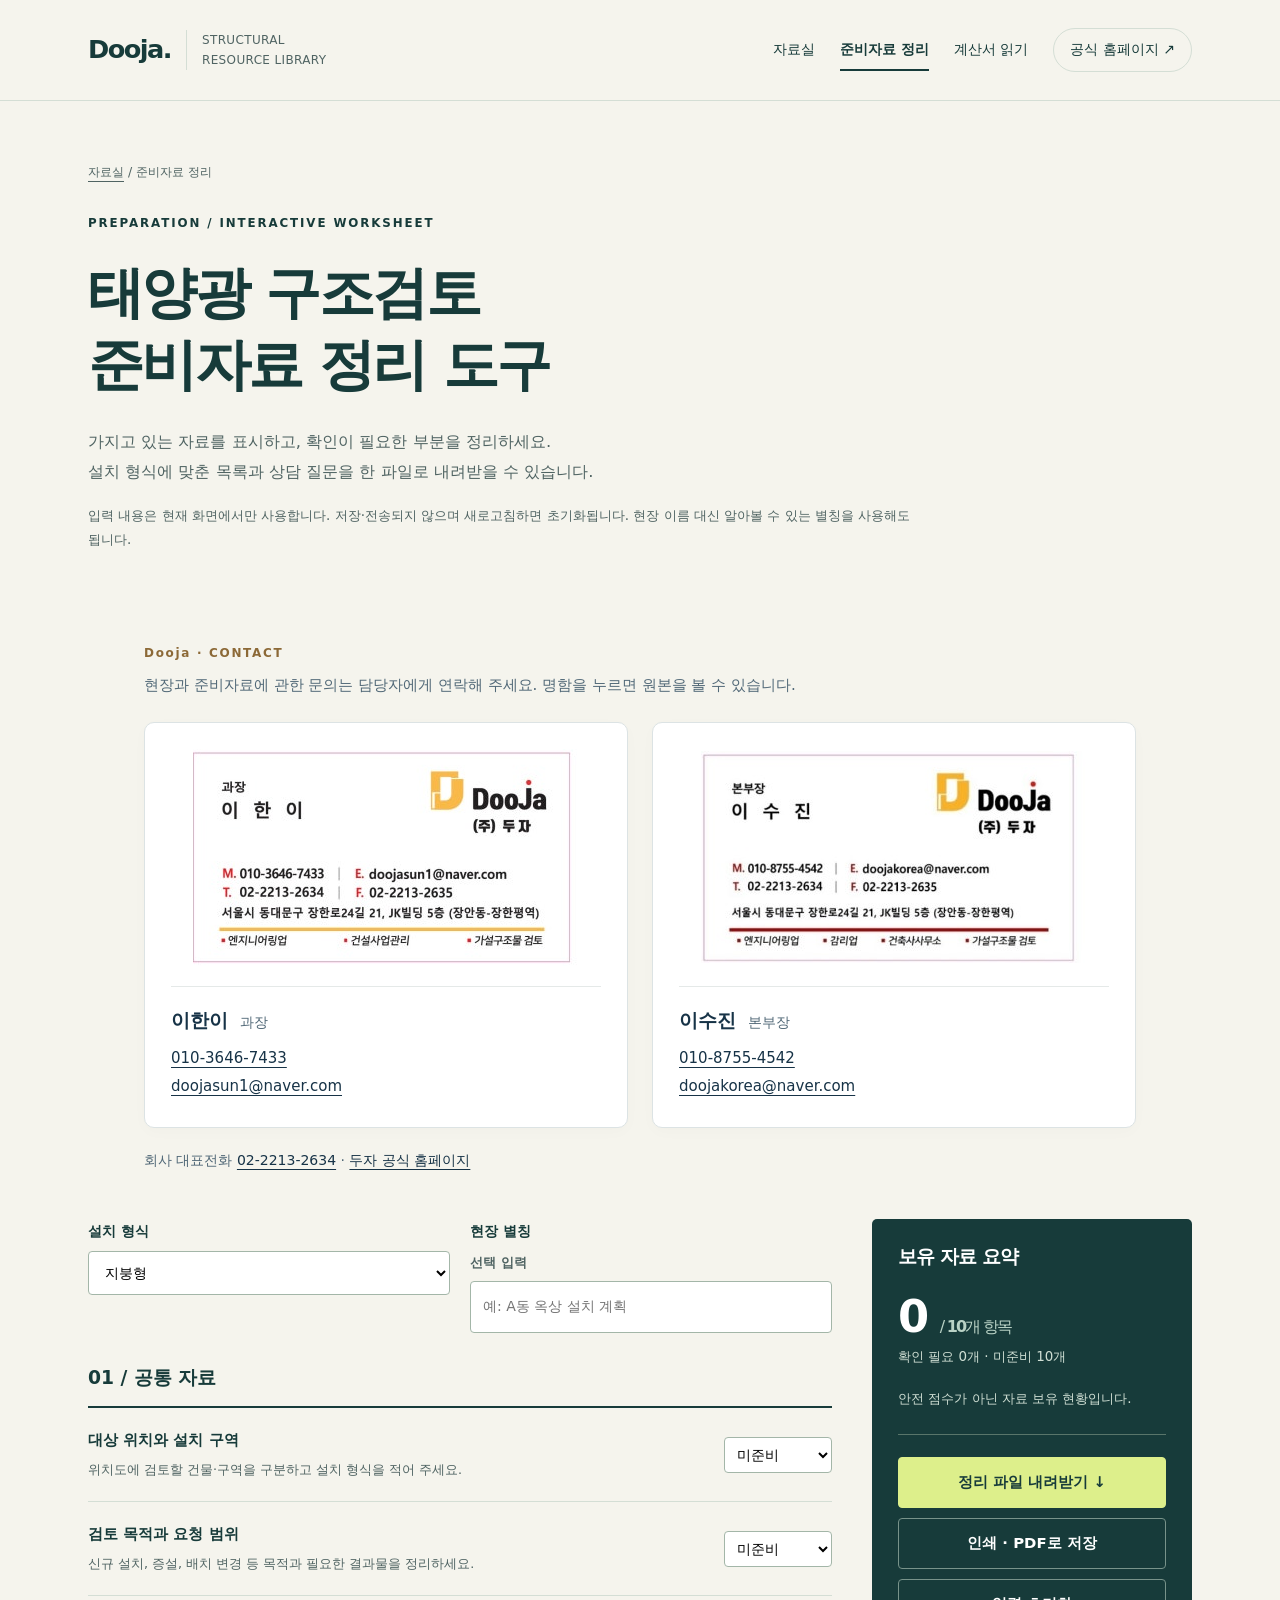
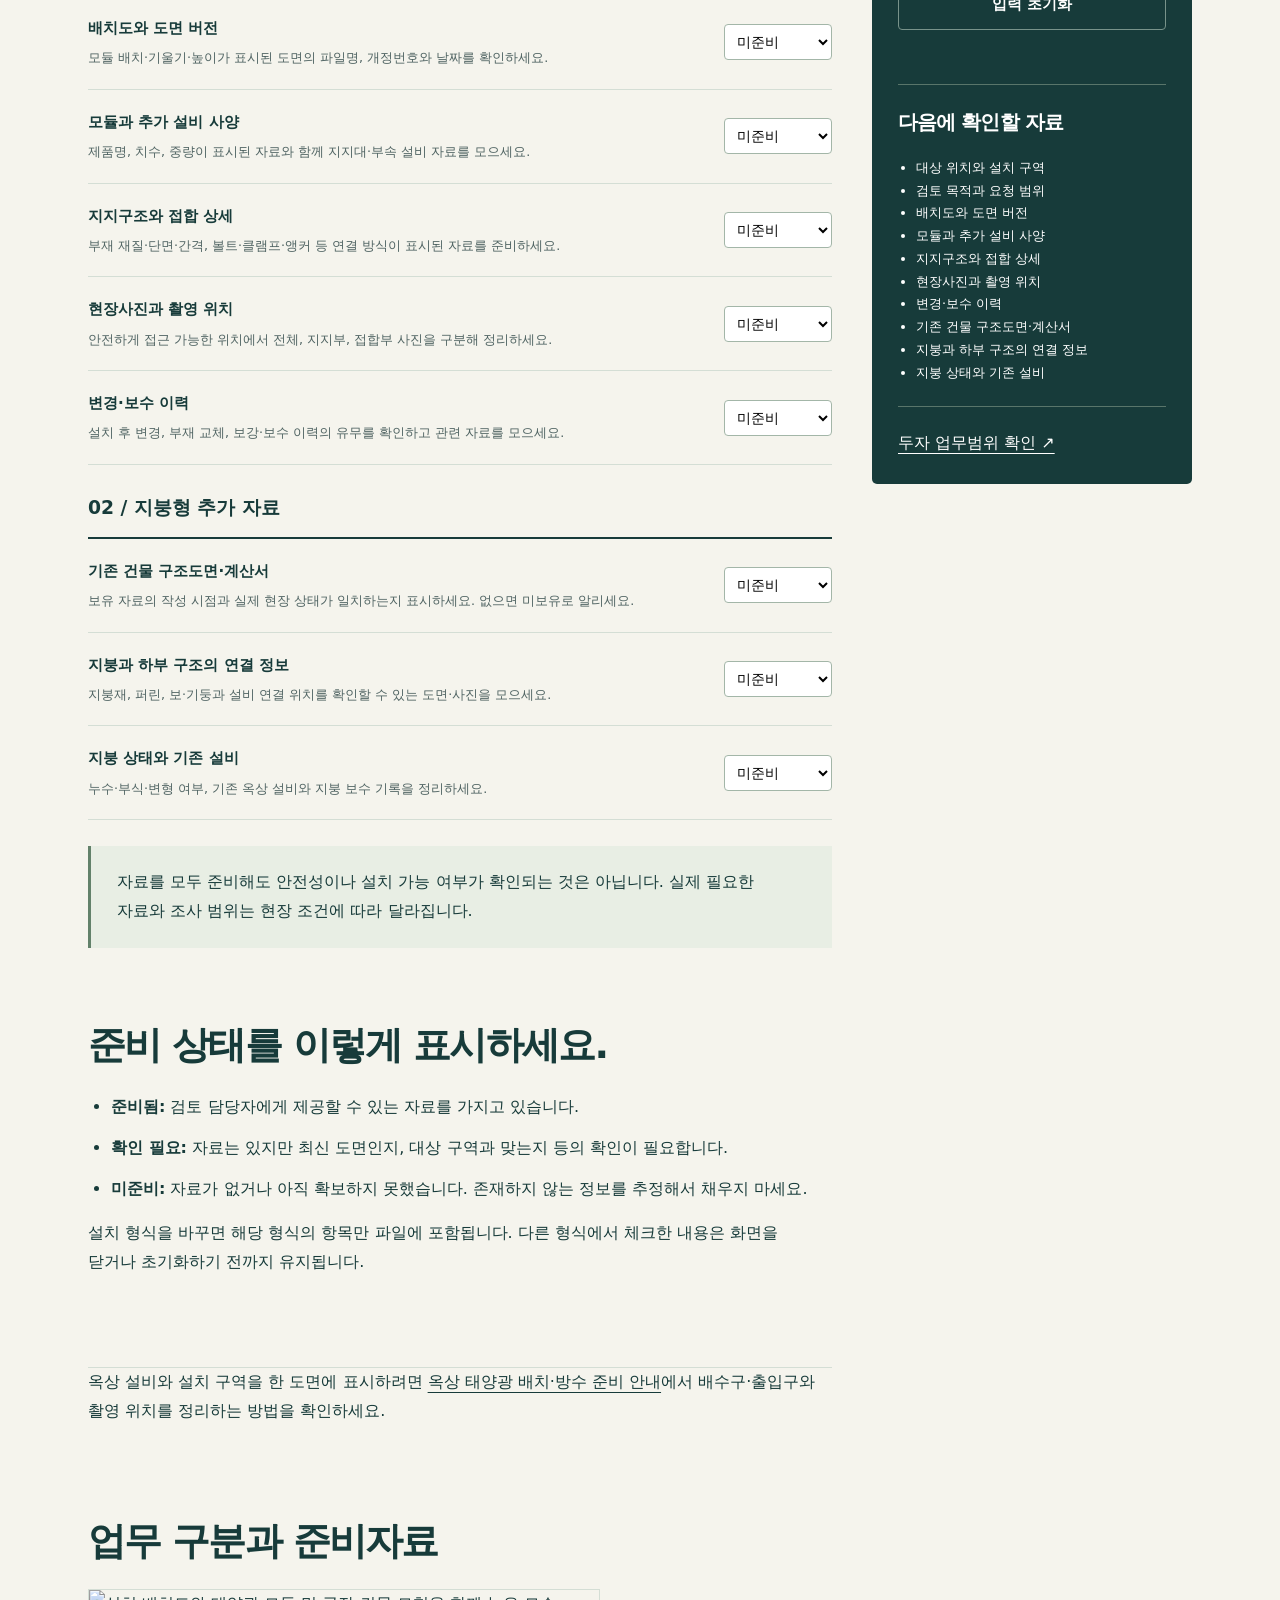
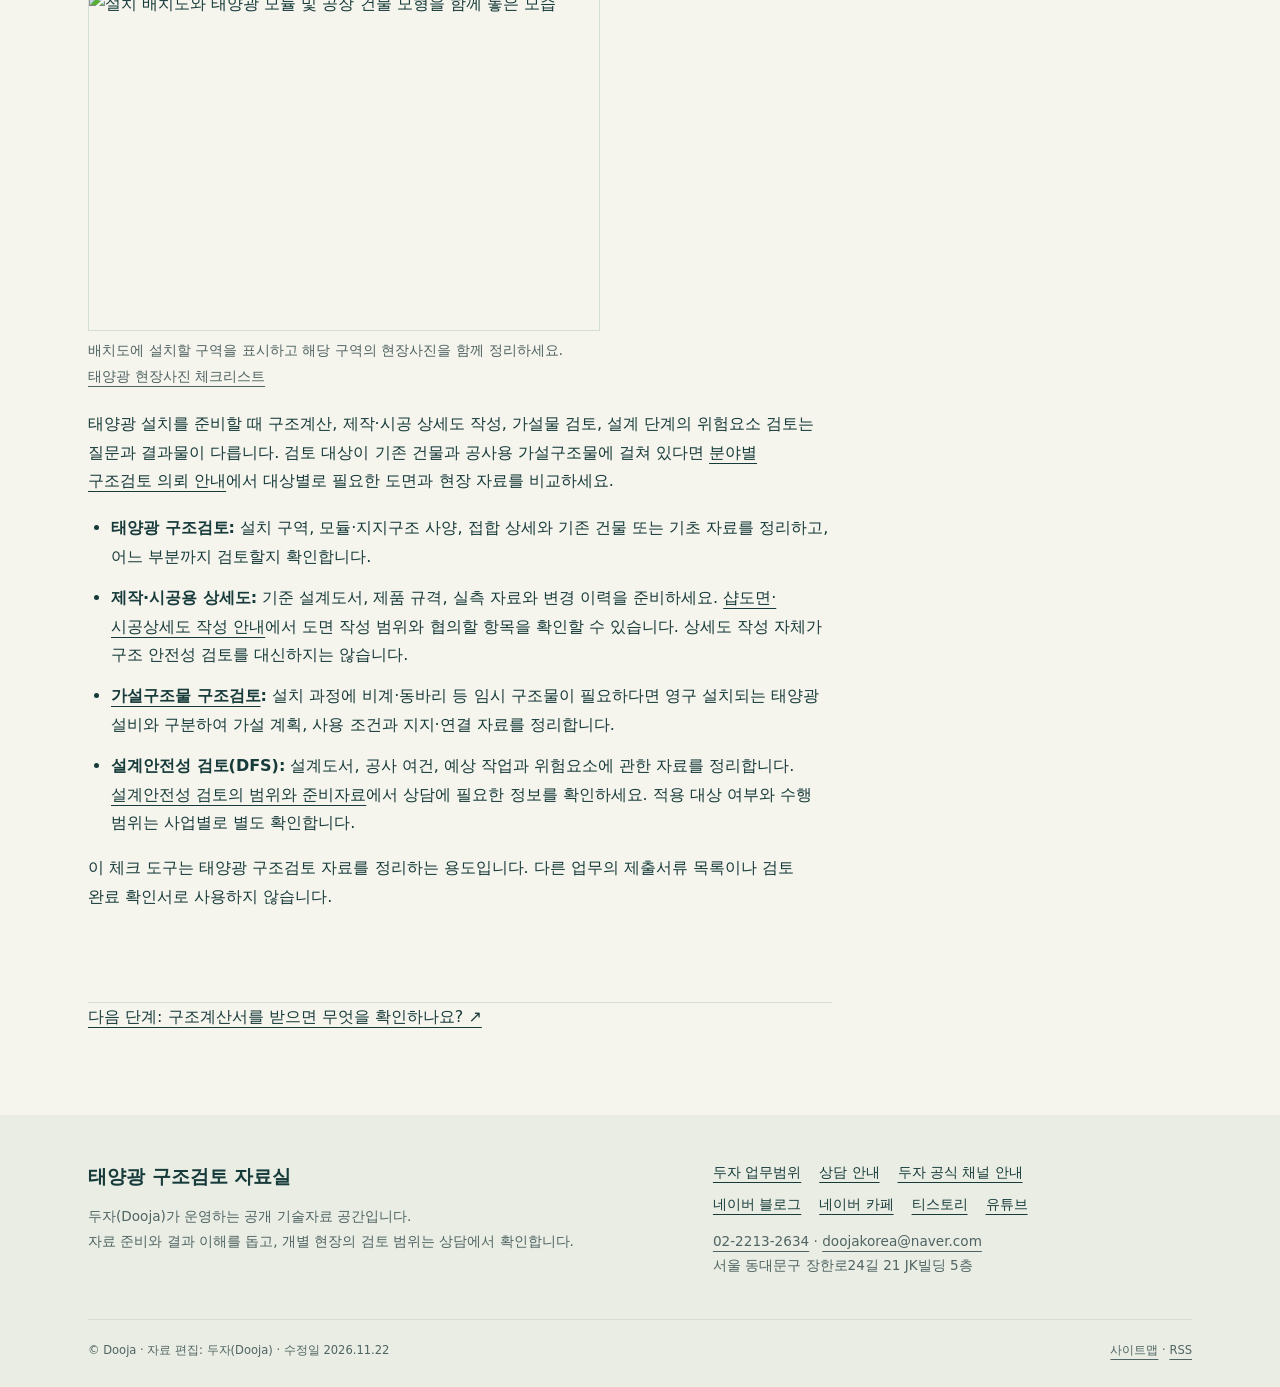
==== commit c0d6579c: "태양광 구조검토 자료에 주제별 이미지와 두자 공식 채널 연결" ====
--- a/preparation.html
+++ b/preparation.html
@@ -1,5 +1,5 @@
 <!doctype html>
-<html lang="ko"><head><meta charset="utf-8"><meta name="viewport" content="width=device-width, initial-scale=1"><title>태양광 구조검토 준비자료 체크 도구 | 두자 기술자료실</title><meta name="description" content="지붕형·지상형·주차장형 태양광 구조검토 준비자료를 정리하세요. 보유 도면과 사양, 현장사진의 준비 상태를 체크하고 미준비 항목과 상담 질문을 TXT로 내려받습니다."><link rel="canonical" href="https://solar.dooja.co.kr/preparation.html"><meta name="robots" content="index,follow,max-image-preview:large"><meta name="theme-color" content="#173b3a"><meta property="og:type" content="website"><meta property="og:locale" content="ko_KR"><meta property="og:site_name" content="두자 태양광 구조검토 자료실"><meta property="og:title" content="태양광 구조검토 준비자료 체크 도구 | 두자 기술자료실"><meta property="og:description" content="지붕형·지상형·주차장형 태양광 구조검토 준비자료를 정리하세요. 보유 도면과 사양, 현장사진의 준비 상태를 체크하고 미준비 항목과 상담 질문을 TXT로 내려받습니다."><meta property="og:url" content="https://solar.dooja.co.kr/preparation.html"><meta name="twitter:card" content="summary"><link rel="icon" href="assets/favicon.svg" type="image/svg+xml"><link rel="stylesheet" href="assets/site.css"><link rel="alternate" type="application/rss+xml" title="태양광 구조검토 자료실" href="https://solar.dooja.co.kr/feed.xml"><script type="application/ld+json">{"@context":"https://schema.org","@graph":[{"@type":"Organization","@id":"https://dooja.co.kr/#organization","name":"두자","alternateName":["Dooja"],"url":"https://dooja.co.kr/"},{"@type":"WebSite","@id":"https://solar.dooja.co.kr/#website","url":"https://solar.dooja.co.kr/","name":"태양광 구조검토 자료실 | 두자 Dooja","inLanguage":"ko-KR","publisher":{"@id":"https://dooja.co.kr/#organization"}},{"@type":"WebPage","@id":"https://solar.dooja.co.kr/preparation.html#webpage","url":"https://solar.dooja.co.kr/preparation.html","name":"태양광 구조검토 준비자료 체크 도구 | 두자 기술자료실","description":"지붕형·지상형·주차장형 태양광 구조검토 준비자료를 정리하세요. 보유 도면과 사양, 현장사진의 준비 상태를 체크하고 미준비 항목과 상담 질문을 TXT로 내려받습니다.","datePublished":"2026-10-25","dateModified":"2026-11-19","inLanguage":"ko-KR","isPartOf":{"@id":"https://solar.dooja.co.kr/#website"},"publisher":{"@id":"https://dooja.co.kr/#organization"},"author":{"@id":"https://dooja.co.kr/#organization"}},{"@type":"BreadcrumbList","itemListElement":[{"@type":"ListItem","position":1,"name":"태양광 구조검토 자료실","item":"https://solar.dooja.co.kr/"},{"@type":"ListItem","position":2,"name":"태양광 구조검토 준비자료 체크 도구","item":"https://solar.dooja.co.kr/preparation.html"}]}]}</script><script src="assets/planner.js" defer></script><link rel="stylesheet" href="assets/contact-cards.css?v=20261026-top">
+<html lang="ko"><head><meta charset="utf-8"><meta name="viewport" content="width=device-width, initial-scale=1"><title>태양광 구조검토 준비자료 체크 도구 | 두자 기술자료실</title><meta name="description" content="지붕형·지상형·주차장형 태양광 구조검토 준비자료를 정리하세요. 보유 도면과 사양, 현장사진의 준비 상태를 체크하고 미준비 항목과 상담 질문을 TXT로 내려받습니다."><link rel="canonical" href="https://solar.dooja.co.kr/preparation.html"><meta name="robots" content="index,follow,max-image-preview:large"><meta name="theme-color" content="#173b3a"><meta property="og:type" content="website"><meta property="og:locale" content="ko_KR"><meta property="og:site_name" content="두자 태양광 구조검토 자료실"><meta property="og:title" content="태양광 구조검토 준비자료 체크 도구 | 두자 기술자료실"><meta property="og:description" content="지붕형·지상형·주차장형 태양광 구조검토 준비자료를 정리하세요. 보유 도면과 사양, 현장사진의 준비 상태를 체크하고 미준비 항목과 상담 질문을 TXT로 내려받습니다."><meta property="og:url" content="https://solar.dooja.co.kr/preparation.html"><meta property="og:image" content="https://dooja.co.kr/assets/images/dooja-solar-review-drawing-preparation-share.jpg"><meta property="og:image:type" content="image/jpeg"><meta property="og:image:width" content="1200"><meta property="og:image:height" content="800"><meta property="og:image:alt" content="설치 배치도와 태양광 모듈 및 공장 건물 모형을 함께 놓은 모습"><meta name="twitter:card" content="summary_large_image"><meta name="twitter:image" content="https://dooja.co.kr/assets/images/dooja-solar-review-drawing-preparation-share.jpg"><meta name="twitter:image:alt" content="설치 배치도와 태양광 모듈 및 공장 건물 모형을 함께 놓은 모습"><link rel="icon" href="assets/favicon.svg" type="image/svg+xml"><link rel="stylesheet" href="assets/site.css"><link rel="alternate" type="application/rss+xml" title="태양광 구조검토 자료실" href="https://solar.dooja.co.kr/feed.xml"><script type="application/ld+json">{"@context":"https://schema.org","@graph":[{"@type":"Organization","@id":"https://dooja.co.kr/#organization","name":"두자","alternateName":["Dooja"],"url":"https://dooja.co.kr/","sameAs":["https://blog.naver.com/doojasun1","https://cafe.naver.com/dujaconstruction","https://info46145.tistory.com/","https://www.youtube.com/@dooja-solar"]},{"@type":"WebSite","@id":"https://solar.dooja.co.kr/#website","url":"https://solar.dooja.co.kr/","name":"태양광 구조검토 자료실 | 두자 Dooja","inLanguage":"ko-KR","publisher":{"@id":"https://dooja.co.kr/#organization"}},{"@type":"WebPage","@id":"https://solar.dooja.co.kr/preparation.html#webpage","url":"https://solar.dooja.co.kr/preparation.html","name":"태양광 구조검토 준비자료 체크 도구 | 두자 기술자료실","description":"지붕형·지상형·주차장형 태양광 구조검토 준비자료를 정리하세요. 보유 도면과 사양, 현장사진의 준비 상태를 체크하고 미준비 항목과 상담 질문을 TXT로 내려받습니다.","datePublished":"2026-10-25","dateModified":"2026-11-22","inLanguage":"ko-KR","isPartOf":{"@id":"https://solar.dooja.co.kr/#website"},"publisher":{"@id":"https://dooja.co.kr/#organization"},"author":{"@id":"https://dooja.co.kr/#organization"},"primaryImageOfPage":{"@type":"ImageObject","contentUrl":"https://dooja.co.kr/assets/images/dooja-solar-review-drawing-preparation-share.jpg","url":"https://dooja.co.kr/assets/images/dooja-solar-review-drawing-preparation-share.jpg","width":1200,"height":800,"caption":"설치 배치도와 태양광 모듈 및 공장 건물 모형을 함께 놓은 모습"}},{"@type":"BreadcrumbList","itemListElement":[{"@type":"ListItem","position":1,"name":"태양광 구조검토 자료실","item":"https://solar.dooja.co.kr/"},{"@type":"ListItem","position":2,"name":"태양광 구조검토 준비자료 체크 도구","item":"https://solar.dooja.co.kr/preparation.html"}]}]}</script><script src="assets/planner.js" defer></script><link rel="stylesheet" href="assets/contact-cards.css?v=20261026-top">
 </head><body><a class="skip" href="#main">본문 바로가기</a><header class="site-header"><div class="wrap header-inner"><a class="brand" href="https://dooja.co.kr/" aria-label="두자 공식 홈페이지로 이동"><strong>Dooja.</strong><span>STRUCTURAL<br>RESOURCE LIBRARY</span></a><nav class="nav" aria-label="주 메뉴"><a href="./">자료실</a><a href="preparation.html" aria-current="page">준비자료 정리</a><a href="report-reading.html">계산서 읽기</a><a class="external" href="https://dooja.co.kr/">공식 홈페이지 ↗</a></nav></div></header><main id="main"><div class="wrap"><div class="page-intro"><p class="breadcrumb"><a href="./">자료실</a> / 준비자료 정리</p><p class="eyebrow">PREPARATION / INTERACTIVE WORKSHEET</p><h1>태양광 구조검토<br>준비자료 정리 도구</h1><p class="lead">가지고 있는 자료를 표시하고, 확인이 필요한 부분을 정리하세요.<br>설치 형식에 맞춘 목록과 상담 질문을 한 파일로 내려받을 수 있습니다.</p><p class="note">입력 내용은 현재 화면에서만 사용합니다. 저장·전송되지 않으며 새로고침하면 초기화됩니다. 현장 이름 대신 알아볼 수 있는 별칭을 사용해도 됩니다.</p></div><!-- DOOJA_CONTACT_CARDS_START -->
 <section class="dooja-card-panel" id="dooja-contact-cards" aria-label="담당자 연락처">
   <div class="dooja-card-heading"><p class="dooja-card-eyebrow">Dooja · CONTACT</p><p>현장과 준비자료에 관한 문의는 담당자에게 연락해 주세요. 명함을 누르면 원본을 볼 수 있습니다.</p></div>
@@ -16,7 +16,8 @@
   <p class="dooja-card-office">회사 대표전화 <a href="tel:0222132634">02-2213-2634</a> · <a href="https://dooja.co.kr/">두자 공식 홈페이지</a></p>
 </section>
 <!-- DOOJA_CONTACT_CARDS_END -->
-<noscript><p>체크 도구는 JavaScript가 필요합니다. <a href="downloads/solar-structural-review-request.txt" download>빈 준비 양식 내려받기</a>를 이용하거나 아래 목록을 참고하세요.</p></noscript><div class="planner-layout"><div><form id="preparation-form"><div class="settings"><label class="field" for="system-type">설치 형식<select id="system-type"><option value="roof">지붕형</option><option value="ground">지상형</option><option value="carport">주차장형</option></select></label><label class="field" for="site-label">현장 별칭 <span class="small">선택 입력</span><input id="site-label" maxlength="80" autocomplete="off" placeholder="예: A동 옥상 설치 계획"></label></div><fieldset class="material-group"><legend>01 / 공통 자료</legend><div class="material-row"><div><label for="site">대상 위치와 설치 구역</label><small id="site-help">위치도에 검토할 건물·구역을 구분하고 설치 형식을 적어 주세요.</small></div><select id="site" data-material="site" aria-describedby="site-help"><option value="pending">미준비</option><option value="ready">준비됨</option><option value="confirm">확인 필요</option></select></div><div class="material-row"><div><label for="purpose">검토 목적과 요청 범위</label><small id="purpose-help">신규 설치, 증설, 배치 변경 등 목적과 필요한 결과물을 정리하세요.</small></div><select id="purpose" data-material="purpose" aria-describedby="purpose-help"><option value="pending">미준비</option><option value="ready">준비됨</option><option value="confirm">확인 필요</option></select></div><div class="material-row"><div><label for="layout">배치도와 도면 버전</label><small id="layout-help">모듈 배치·기울기·높이가 표시된 도면의 파일명, 개정번호와 날짜를 확인하세요.</small></div><select id="layout" data-material="layout" aria-describedby="layout-help"><option value="pending">미준비</option><option value="ready">준비됨</option><option value="confirm">확인 필요</option></select></div><div class="material-row"><div><label for="module">모듈과 추가 설비 사양</label><small id="module-help">제품명, 치수, 중량이 표시된 자료와 함께 지지대·부속 설비 자료를 모으세요.</small></div><select id="module" data-material="module" aria-describedby="module-help"><option value="pending">미준비</option><option value="ready">준비됨</option><option value="confirm">확인 필요</option></select></div><div class="material-row"><div><label for="frame">지지구조와 접합 상세</label><small id="frame-help">부재 재질·단면·간격, 볼트·클램프·앵커 등 연결 방식이 표시된 자료를 준비하세요.</small></div><select id="frame" data-material="frame" aria-describedby="frame-help"><option value="pending">미준비</option><option value="ready">준비됨</option><option value="confirm">확인 필요</option></select></div><div class="material-row"><div><label for="photos">현장사진과 촬영 위치</label><small id="photos-help">안전하게 접근 가능한 위치에서 전체, 지지부, 접합부 사진을 구분해 정리하세요.</small></div><select id="photos" data-material="photos" aria-describedby="photos-help"><option value="pending">미준비</option><option value="ready">준비됨</option><option value="confirm">확인 필요</option></select></div><div class="material-row"><div><label for="changes">변경·보수 이력</label><small id="changes-help">설치 후 변경, 부재 교체, 보강·보수 이력의 유무를 확인하고 관련 자료를 모으세요.</small></div><select id="changes" data-material="changes" aria-describedby="changes-help"><option value="pending">미준비</option><option value="ready">준비됨</option><option value="confirm">확인 필요</option></select></div></fieldset><fieldset class="material-group" data-system="roof"><legend>02 / 지붕형 추가 자료</legend><div class="material-row"><div><label for="roof-drawing">기존 건물 구조도면·계산서</label><small id="roof-drawing-help">보유 자료의 작성 시점과 실제 현장 상태가 일치하는지 표시하세요. 없으면 미보유로 알리세요.</small></div><select id="roof-drawing" data-material="roof-drawing" aria-describedby="roof-drawing-help"><option value="pending">미준비</option><option value="ready">준비됨</option><option value="confirm">확인 필요</option></select></div><div class="material-row"><div><label for="roof-loadpath">지붕과 하부 구조의 연결 정보</label><small id="roof-loadpath-help">지붕재, 퍼린, 보·기둥과 설비 연결 위치를 확인할 수 있는 도면·사진을 모으세요.</small></div><select id="roof-loadpath" data-material="roof-loadpath" aria-describedby="roof-loadpath-help"><option value="pending">미준비</option><option value="ready">준비됨</option><option value="confirm">확인 필요</option></select></div><div class="material-row"><div><label for="roof-condition">지붕 상태와 기존 설비</label><small id="roof-condition-help">누수·부식·변형 여부, 기존 옥상 설비와 지붕 보수 기록을 정리하세요.</small></div><select id="roof-condition" data-material="roof-condition" aria-describedby="roof-condition-help"><option value="pending">미준비</option><option value="ready">준비됨</option><option value="confirm">확인 필요</option></select></div></fieldset><fieldset class="material-group" data-system="ground" hidden><legend>02 / 지상형 추가 자료</legend><div class="material-row"><div><label for="ground-plan">부지 배치와 지형 자료</label><small id="ground-plan-help">설치 범위, 지형 차이와 주변 여건을 파악할 수 있는 자료를 모으세요.</small></div><select id="ground-plan" data-material="ground-plan" aria-describedby="ground-plan-help" disabled><option value="pending">미준비</option><option value="ready">준비됨</option><option value="confirm">확인 필요</option></select></div><div class="material-row"><div><label for="ground-foundation">기초 형식과 상세도</label><small id="ground-foundation-help">계획한 기초 형식·치수, 기둥과 기초의 연결 상세를 준비하세요.</small></div><select id="ground-foundation" data-material="ground-foundation" aria-describedby="ground-foundation-help" disabled><option value="pending">미준비</option><option value="ready">준비됨</option><option value="confirm">확인 필요</option></select></div><div class="material-row"><div><label for="ground-soil">지반 관련 보유자료</label><small id="ground-soil-help">지반조사보고서 등 보유 여부를 확인하세요. 자료의 적정성은 검토 담당자와 협의합니다.</small></div><select id="ground-soil" data-material="ground-soil" aria-describedby="ground-soil-help" disabled><option value="pending">미준비</option><option value="ready">준비됨</option><option value="confirm">확인 필요</option></select></div></fieldset><fieldset class="material-group" data-system="carport" hidden><legend>02 / 주차장형 추가 자료</legend><div class="material-row"><div><label for="carport-plan">주차장 배치와 구조 계획</label><small id="carport-plan-help">차량 동선, 기둥 위치, 높이와 경간이 표시된 계획 자료를 모으세요.</small></div><select id="carport-plan" data-material="carport-plan" aria-describedby="carport-plan-help" disabled><option value="pending">미준비</option><option value="ready">준비됨</option><option value="confirm">확인 필요</option></select></div><div class="material-row"><div><label for="carport-foundation">기초·앵커 계획과 지반자료</label><small id="carport-foundation-help">상부 구조와 기초의 연결 상세, 사용 가능한 지반자료를 함께 확인하세요.</small></div><select id="carport-foundation" data-material="carport-foundation" aria-describedby="carport-foundation-help" disabled><option value="pending">미준비</option><option value="ready">준비됨</option><option value="confirm">확인 필요</option></select></div><div class="material-row"><div><label for="carport-existing">기존 구조물 활용 여부</label><small id="carport-existing-help">신설인지 기존 시설 위에 추가하는지 구분하고, 기존 시설을 쓰면 해당 도면과 상태 자료를 준비하세요.</small></div><select id="carport-existing" data-material="carport-existing" aria-describedby="carport-existing-help" disabled><option value="pending">미준비</option><option value="ready">준비됨</option><option value="confirm">확인 필요</option></select></div></fieldset></form><div class="callout"><p>자료를 모두 준비해도 안전성이나 설치 가능 여부가 확인되는 것은 아닙니다. 실제 필요한 자료와 조사 범위는 현장 조건에 따라 달라집니다.</p></div><section class="section prose"><h2>준비 상태를 이렇게 표시하세요.</h2><ul><li><strong>준비됨:</strong> 검토 담당자에게 제공할 수 있는 자료를 가지고 있습니다.</li><li><strong>확인 필요:</strong> 자료는 있지만 최신 도면인지, 대상 구역과 맞는지 등의 확인이 필요합니다.</li><li><strong>미준비:</strong> 자료가 없거나 아직 확보하지 못했습니다. 존재하지 않는 정보를 추정해서 채우지 마세요.</li></ul><p>설치 형식을 바꾸면 해당 형식의 항목만 파일에 포함됩니다. 다른 형식에서 체크한 내용은 화면을 닫거나 초기화하기 전까지 유지됩니다.</p></section><p>옥상 설비와 설치 구역을 한 도면에 표시하려면 <a href="https://dooja.co.kr/guides/rooftop-solar">옥상 태양광 배치·방수 준비 안내</a>에서 배수구·출입구와 촬영 위치를 정리하는 방법을 확인하세요.</p><section class="section prose" id="service-scope-preparation"><h2>업무 구분과 준비자료</h2><p>태양광 설치를 준비할 때 구조계산, 제작·시공 상세도 작성, 가설물 검토, 설계 단계의 위험요소 검토는 질문과 결과물이 다릅니다. 검토 대상이 기존 건물과 공사용 가설구조물에 걸쳐 있다면 <a href="https://dooja.co.kr/structural-review">분야별 구조검토 의뢰 안내</a>에서 대상별로 필요한 도면과 현장 자료를 비교하세요.</p><ul><li><strong>태양광 구조검토:</strong> 설치 구역, 모듈·지지구조 사양, 접합 상세와 기존 건물 또는 기초 자료를 정리하고, 어느 부분까지 검토할지 확인합니다.</li><li><strong>제작·시공용 상세도:</strong> 기준 설계도서, 제품 규격, 실측 자료와 변경 이력을 준비하세요. <a href="https://dooja.co.kr/services/shop-drawings">샵도면·시공상세도 작성 안내</a>에서 도면 작성 범위와 협의할 항목을 확인할 수 있습니다. 상세도 작성 자체가 구조 안전성 검토를 대신하지는 않습니다.</li><li><strong><a href="https://dooja.co.kr/services/temporary-structures">가설구조물 구조검토</a>:</strong> 설치 과정에 비계·동바리 등 임시 구조물이 필요하다면 영구 설치되는 태양광 설비와 구분하여 가설 계획, 사용 조건과 지지·연결 자료를 정리합니다.</li><li><strong>설계안전성 검토(DFS):</strong> 설계도서, 공사 여건, 예상 작업과 위험요소에 관한 자료를 정리합니다. <a href="https://dooja.co.kr/services/design-for-safety">설계안전성 검토의 범위와 준비자료</a>에서 상담에 필요한 정보를 확인하세요. 적용 대상 여부와 수행 범위는 사업별로 별도 확인합니다.</li></ul><p>이 체크 도구는 태양광 구조검토 자료를 정리하는 용도입니다. 다른 업무의 제출서류 목록이나 검토 완료 확인서로 사용하지 않습니다.</p></section><p class="no-print"><a href="report-reading.html">다음 단계: 구조계산서를 받으면 무엇을 확인하나요? ↗</a></p></div><aside class="summary-box" aria-label="준비자료 요약"><h2>보유 자료 요약</h2><div aria-live="polite" aria-atomic="true"><div class="summary-count"><b id="ready-count">0</b> <span>/ <b id="total-count">10</b>개 항목</span></div><p id="summary-status">확인 필요 0개 · 미준비 10개</p></div><p class="small">안전 점수가 아닌 자료 보유 현황입니다.</p><hr class="summary-rule"><button class="button" type="button" id="download-report">정리 파일 내려받기 ↓</button><button class="button secondary" type="button" id="print-report">인쇄 · PDF로 저장</button><button class="button secondary" type="button" id="reset-form">입력 초기화</button><p id="download-status" class="feedback" role="status"></p><hr class="summary-rule"><h3>다음에 확인할 자료</h3><ul id="missing-list"><li>준비 상태를 표시하면 목록이 갱신됩니다.</li></ul><hr class="summary-rule"><a href="https://dooja.co.kr/services/solar-structural-review">두자 업무범위 확인 ↗</a></aside></div></div></main><footer class="site-footer"><div class="wrap"><div class="footer-top"><div><strong>태양광 구조검토 자료실</strong><p>두자(Dooja)가 운영하는 공개 기술자료 공간입니다.<br>자료 준비와 결과 이해를 돕고, 개별 현장의 검토 범위는 상담에서 확인합니다.</p></div><div><div class="footer-links"><a href="https://dooja.co.kr/services/solar-structural-review">두자 업무범위</a><a href="https://dooja.co.kr/#contact">상담 안내</a><a href="https://blog.naver.com/doojasun1">공식 블로그</a></div><p><a href="tel:0222132634">02-2213-2634</a> · <a href="mailto:doojakorea@naver.com">doojakorea@naver.com</a><br>서울 동대문구 장한로24길 21 JK빌딩 5층</p></div></div><div class="footer-bottom"><span>© Dooja · 자료 편집: 두자(Dooja) · 수정일 2026.11.19</span><span><a href="sitemap.xml">사이트맵</a> · <a href="feed.xml">RSS</a></span></div></div></footer></body></html>
+<noscript><p>체크 도구는 JavaScript가 필요합니다. <a href="downloads/solar-structural-review-request.txt" download>빈 준비 양식 내려받기</a>를 이용하거나 아래 목록을 참고하세요.</p></noscript><div class="planner-layout"><div><form id="preparation-form"><div class="settings"><label class="field" for="system-type">설치 형식<select id="system-type"><option value="roof">지붕형</option><option value="ground">지상형</option><option value="carport">주차장형</option></select></label><label class="field" for="site-label">현장 별칭 <span class="small">선택 입력</span><input id="site-label" maxlength="80" autocomplete="off" placeholder="예: A동 옥상 설치 계획"></label></div><fieldset class="material-group"><legend>01 / 공통 자료</legend><div class="material-row"><div><label for="site">대상 위치와 설치 구역</label><small id="site-help">위치도에 검토할 건물·구역을 구분하고 설치 형식을 적어 주세요.</small></div><select id="site" data-material="site" aria-describedby="site-help"><option value="pending">미준비</option><option value="ready">준비됨</option><option value="confirm">확인 필요</option></select></div><div class="material-row"><div><label for="purpose">검토 목적과 요청 범위</label><small id="purpose-help">신규 설치, 증설, 배치 변경 등 목적과 필요한 결과물을 정리하세요.</small></div><select id="purpose" data-material="purpose" aria-describedby="purpose-help"><option value="pending">미준비</option><option value="ready">준비됨</option><option value="confirm">확인 필요</option></select></div><div class="material-row"><div><label for="layout">배치도와 도면 버전</label><small id="layout-help">모듈 배치·기울기·높이가 표시된 도면의 파일명, 개정번호와 날짜를 확인하세요.</small></div><select id="layout" data-material="layout" aria-describedby="layout-help"><option value="pending">미준비</option><option value="ready">준비됨</option><option value="confirm">확인 필요</option></select></div><div class="material-row"><div><label for="module">모듈과 추가 설비 사양</label><small id="module-help">제품명, 치수, 중량이 표시된 자료와 함께 지지대·부속 설비 자료를 모으세요.</small></div><select id="module" data-material="module" aria-describedby="module-help"><option value="pending">미준비</option><option value="ready">준비됨</option><option value="confirm">확인 필요</option></select></div><div class="material-row"><div><label for="frame">지지구조와 접합 상세</label><small id="frame-help">부재 재질·단면·간격, 볼트·클램프·앵커 등 연결 방식이 표시된 자료를 준비하세요.</small></div><select id="frame" data-material="frame" aria-describedby="frame-help"><option value="pending">미준비</option><option value="ready">준비됨</option><option value="confirm">확인 필요</option></select></div><div class="material-row"><div><label for="photos">현장사진과 촬영 위치</label><small id="photos-help">안전하게 접근 가능한 위치에서 전체, 지지부, 접합부 사진을 구분해 정리하세요.</small></div><select id="photos" data-material="photos" aria-describedby="photos-help"><option value="pending">미준비</option><option value="ready">준비됨</option><option value="confirm">확인 필요</option></select></div><div class="material-row"><div><label for="changes">변경·보수 이력</label><small id="changes-help">설치 후 변경, 부재 교체, 보강·보수 이력의 유무를 확인하고 관련 자료를 모으세요.</small></div><select id="changes" data-material="changes" aria-describedby="changes-help"><option value="pending">미준비</option><option value="ready">준비됨</option><option value="confirm">확인 필요</option></select></div></fieldset><fieldset class="material-group" data-system="roof"><legend>02 / 지붕형 추가 자료</legend><div class="material-row"><div><label for="roof-drawing">기존 건물 구조도면·계산서</label><small id="roof-drawing-help">보유 자료의 작성 시점과 실제 현장 상태가 일치하는지 표시하세요. 없으면 미보유로 알리세요.</small></div><select id="roof-drawing" data-material="roof-drawing" aria-describedby="roof-drawing-help"><option value="pending">미준비</option><option value="ready">준비됨</option><option value="confirm">확인 필요</option></select></div><div class="material-row"><div><label for="roof-loadpath">지붕과 하부 구조의 연결 정보</label><small id="roof-loadpath-help">지붕재, 퍼린, 보·기둥과 설비 연결 위치를 확인할 수 있는 도면·사진을 모으세요.</small></div><select id="roof-loadpath" data-material="roof-loadpath" aria-describedby="roof-loadpath-help"><option value="pending">미준비</option><option value="ready">준비됨</option><option value="confirm">확인 필요</option></select></div><div class="material-row"><div><label for="roof-condition">지붕 상태와 기존 설비</label><small id="roof-condition-help">누수·부식·변형 여부, 기존 옥상 설비와 지붕 보수 기록을 정리하세요.</small></div><select id="roof-condition" data-material="roof-condition" aria-describedby="roof-condition-help"><option value="pending">미준비</option><option value="ready">준비됨</option><option value="confirm">확인 필요</option></select></div></fieldset><fieldset class="material-group" data-system="ground" hidden><legend>02 / 지상형 추가 자료</legend><div class="material-row"><div><label for="ground-plan">부지 배치와 지형 자료</label><small id="ground-plan-help">설치 범위, 지형 차이와 주변 여건을 파악할 수 있는 자료를 모으세요.</small></div><select id="ground-plan" data-material="ground-plan" aria-describedby="ground-plan-help" disabled><option value="pending">미준비</option><option value="ready">준비됨</option><option value="confirm">확인 필요</option></select></div><div class="material-row"><div><label for="ground-foundation">기초 형식과 상세도</label><small id="ground-foundation-help">계획한 기초 형식·치수, 기둥과 기초의 연결 상세를 준비하세요.</small></div><select id="ground-foundation" data-material="ground-foundation" aria-describedby="ground-foundation-help" disabled><option value="pending">미준비</option><option value="ready">준비됨</option><option value="confirm">확인 필요</option></select></div><div class="material-row"><div><label for="ground-soil">지반 관련 보유자료</label><small id="ground-soil-help">지반조사보고서 등 보유 여부를 확인하세요. 자료의 적정성은 검토 담당자와 협의합니다.</small></div><select id="ground-soil" data-material="ground-soil" aria-describedby="ground-soil-help" disabled><option value="pending">미준비</option><option value="ready">준비됨</option><option value="confirm">확인 필요</option></select></div></fieldset><fieldset class="material-group" data-system="carport" hidden><legend>02 / 주차장형 추가 자료</legend><div class="material-row"><div><label for="carport-plan">주차장 배치와 구조 계획</label><small id="carport-plan-help">차량 동선, 기둥 위치, 높이와 경간이 표시된 계획 자료를 모으세요.</small></div><select id="carport-plan" data-material="carport-plan" aria-describedby="carport-plan-help" disabled><option value="pending">미준비</option><option value="ready">준비됨</option><option value="confirm">확인 필요</option></select></div><div class="material-row"><div><label for="carport-foundation">기초·앵커 계획과 지반자료</label><small id="carport-foundation-help">상부 구조와 기초의 연결 상세, 사용 가능한 지반자료를 함께 확인하세요.</small></div><select id="carport-foundation" data-material="carport-foundation" aria-describedby="carport-foundation-help" disabled><option value="pending">미준비</option><option value="ready">준비됨</option><option value="confirm">확인 필요</option></select></div><div class="material-row"><div><label for="carport-existing">기존 구조물 활용 여부</label><small id="carport-existing-help">신설인지 기존 시설 위에 추가하는지 구분하고, 기존 시설을 쓰면 해당 도면과 상태 자료를 준비하세요.</small></div><select id="carport-existing" data-material="carport-existing" aria-describedby="carport-existing-help" disabled><option value="pending">미준비</option><option value="ready">준비됨</option><option value="confirm">확인 필요</option></select></div></fieldset></form><div class="callout"><p>자료를 모두 준비해도 안전성이나 설치 가능 여부가 확인되는 것은 아닙니다. 실제 필요한 자료와 조사 범위는 현장 조건에 따라 달라집니다.</p></div><section class="section prose"><h2>준비 상태를 이렇게 표시하세요.</h2><ul><li><strong>준비됨:</strong> 검토 담당자에게 제공할 수 있는 자료를 가지고 있습니다.</li><li><strong>확인 필요:</strong> 자료는 있지만 최신 도면인지, 대상 구역과 맞는지 등의 확인이 필요합니다.</li><li><strong>미준비:</strong> 자료가 없거나 아직 확보하지 못했습니다. 존재하지 않는 정보를 추정해서 채우지 마세요.</li></ul><p>설치 형식을 바꾸면 해당 형식의 항목만 파일에 포함됩니다. 다른 형식에서 체크한 내용은 화면을 닫거나 초기화하기 전까지 유지됩니다.</p></section><p>옥상 설비와 설치 구역을 한 도면에 표시하려면 <a href="https://dooja.co.kr/guides/rooftop-solar">옥상 태양광 배치·방수 준비 안내</a>에서 배수구·출입구와 촬영 위치를 정리하는 방법을 확인하세요.</p><section class="section prose" id="service-scope-preparation"><h2>업무 구분과 준비자료</h2><figure class="resource-example"><img src="https://dooja.co.kr/assets/images/dooja-solar-review-drawing-preparation-480.webp" alt="설치 배치도와 태양광 모듈 및 공장 건물 모형을 함께 놓은 모습" width="1200" height="800" loading="lazy" decoding="async"><figcaption>배치도에 설치할 구역을 표시하고 해당 구역의 현장사진을 함께 정리하세요. <a href="https://dooja.co.kr/resources/solar-site-photo-checklist">태양광 현장사진 체크리스트</a></figcaption></figure><p>태양광 설치를 준비할 때 구조계산, 제작·시공 상세도 작성, 가설물 검토, 설계 단계의 위험요소 검토는 질문과 결과물이 다릅니다. 검토 대상이 기존 건물과 공사용 가설구조물에 걸쳐 있다면 <a href="https://dooja.co.kr/structural-review">분야별 구조검토 의뢰 안내</a>에서 대상별로 필요한 도면과 현장 자료를 비교하세요.</p><ul><li><strong>태양광 구조검토:</strong> 설치 구역, 모듈·지지구조 사양, 접합 상세와 기존 건물 또는 기초 자료를 정리하고, 어느 부분까지 검토할지 확인합니다.</li><li><strong>제작·시공용 상세도:</strong> 기준 설계도서, 제품 규격, 실측 자료와 변경 이력을 준비하세요. <a href="https://dooja.co.kr/services/shop-drawings">샵도면·시공상세도 작성 안내</a>에서 도면 작성 범위와 협의할 항목을 확인할 수 있습니다. 상세도 작성 자체가 구조 안전성 검토를 대신하지는 않습니다.</li><li><strong><a href="https://dooja.co.kr/services/temporary-structures">가설구조물 구조검토</a>:</strong> 설치 과정에 비계·동바리 등 임시 구조물이 필요하다면 영구 설치되는 태양광 설비와 구분하여 가설 계획, 사용 조건과 지지·연결 자료를 정리합니다.</li><li><strong>설계안전성 검토(DFS):</strong> 설계도서, 공사 여건, 예상 작업과 위험요소에 관한 자료를 정리합니다. <a href="https://dooja.co.kr/services/design-for-safety">설계안전성 검토의 범위와 준비자료</a>에서 상담에 필요한 정보를 확인하세요. 적용 대상 여부와 수행 범위는 사업별로 별도 확인합니다.</li></ul><p>이 체크 도구는 태양광 구조검토 자료를 정리하는 용도입니다. 다른 업무의 제출서류 목록이나 검토 완료 확인서로 사용하지 않습니다.</p></section><p class="no-print"><a href="report-reading.html">다음 단계: 구조계산서를 받으면 무엇을 확인하나요? ↗</a></p></div><aside class="summary-box" aria-label="준비자료 요약"><h2>보유 자료 요약</h2><div aria-live="polite" aria-atomic="true"><div class="summary-count"><b id="ready-count">0</b> <span>/ <b id="total-count">10</b>개 항목</span></div><p id="summary-status">확인 필요 0개 · 미준비 10개</p></div><p class="small">안전 점수가 아닌 자료 보유 현황입니다.</p><hr class="summary-rule"><button class="button" type="button" id="download-report">정리 파일 내려받기 ↓</button><button class="button secondary" type="button" id="print-report">인쇄 · PDF로 저장</button><button class="button secondary" type="button" id="reset-form">입력 초기화</button><p id="download-status" class="feedback" role="status"></p><hr class="summary-rule"><h3>다음에 확인할 자료</h3><ul id="missing-list"><li>준비 상태를 표시하면 목록이 갱신됩니다.</li></ul><hr class="summary-rule"><a href="https://dooja.co.kr/services/solar-structural-review">두자 업무범위 확인 ↗</a></aside></div></div></main><footer class="site-footer"><div class="wrap"><div class="footer-top"><div><strong>태양광 구조검토 자료실</strong><p>두자(Dooja)가 운영하는 공개 기술자료 공간입니다.<br>자료 준비와 결과 이해를 돕고, 개별 현장의 검토 범위는 상담에서 확인합니다.</p></div><div><div class="footer-links"><a href="https://dooja.co.kr/services/solar-structural-review">두자 업무범위</a><a href="https://dooja.co.kr/#contact">상담 안내</a><a href="https://dooja.co.kr/company#official-channels">두자 공식 채널 안내</a></div>
+<nav class="footer-links resource-channels" aria-label="두자 공식 채널"><a href="https://blog.naver.com/doojasun1">네이버 블로그</a><a href="https://cafe.naver.com/dujaconstruction">네이버 카페</a><a href="https://info46145.tistory.com/">티스토리</a><a href="https://www.youtube.com/@dooja-solar">유튜브</a></nav><p><a href="tel:0222132634">02-2213-2634</a> · <a href="mailto:doojakorea@naver.com">doojakorea@naver.com</a><br>서울 동대문구 장한로24길 21 JK빌딩 5층</p></div></div><div class="footer-bottom"><span>© Dooja · 자료 편집: 두자(Dooja) · 수정일 2026.11.22</span><span><a href="sitemap.xml">사이트맵</a> · <a href="feed.xml">RSS</a></span></div></div></footer></body></html>
 
 
 
--- a/assets/site.css
+++ b/assets/site.css
@@ -1 +1,8 @@
 :root{--ink:#173b3a;--muted:#506463;--paper:#f5f4ed;--white:#fff;--line:#d4ded5;--lime:#ddef8b;--soft:#e8eee4;--max:1160px;color-scheme:light}*{box-sizing:border-box}html{scroll-behavior:smooth;scroll-padding-top:28px}body{margin:0;background:var(--paper);color:var(--ink);font-family:system-ui,-apple-system,BlinkMacSystemFont,"Segoe UI","Apple SD Gothic Neo","Noto Sans KR",sans-serif;line-height:1.8;word-break:keep-all;overflow-wrap:anywhere}a{color:inherit;text-underline-offset:5px}button,input,select,textarea{font:inherit}button,a,input,select,textarea{touch-action:manipulation}button{cursor:pointer}a:focus-visible,button:focus-visible,input:focus-visible,select:focus-visible,summary:focus-visible{outline:3px solid #216a5c;outline-offset:5px}h1,h2,h3,p{margin-top:0}h1,h2,h3{line-height:1.28;letter-spacing:-.045em}h1{font-size:clamp(2.35rem,5.5vw,4.6rem);margin-bottom:26px;font-weight:750}h2{font-size:clamp(1.8rem,3vw,2.5rem);margin-bottom:24px}h3{font-size:1.25rem;line-height:1.5}p{margin-bottom:18px}.wrap{max-width:var(--max);margin:auto;padding:0 28px}.skip{position:absolute;left:20px;top:-100px;background:var(--lime);padding:12px;z-index:10}.skip:focus{top:10px}.site-header{border-bottom:1px solid var(--line)}.header-inner{display:flex;align-items:center;justify-content:space-between;gap:30px;min-height:100px}.brand{text-decoration:none;display:flex;align-items:center;gap:15px;line-height:1.15}.brand strong{font-size:1.6rem;letter-spacing:-.06em}.brand span{padding-left:15px;border-left:1px solid var(--line);font-size:.75rem;color:var(--muted);line-height:1.7;letter-spacing:.03em}.nav{display:flex;gap:25px;align-items:center;font-size:.88rem}.nav a{text-decoration:none;padding:8px 0}.nav a[aria-current=page]{box-shadow:inset 0 -2px var(--ink);font-weight:700}.nav .external{border:1px solid var(--line);border-radius:30px;padding:8px 16px}.eyebrow{font-size:.74rem;text-transform:uppercase;letter-spacing:.16em;font-weight:750;margin-bottom:22px}.hero{padding:80px 0 72px;display:grid;grid-template-columns:1.1fr .9fr;gap:55px;align-items:center}.hero .lead{font-size:1.06rem;max-width:540px;color:var(--muted);line-height:1.9}.hero h1 span{display:block}.accent-line{text-decoration:underline;text-decoration-color:var(--lime);text-decoration-thickness:8px;text-underline-offset:10px}.button-row{display:flex;gap:12px;flex-wrap:wrap;margin:28px 0 18px}.button{border:1px solid var(--ink);background:var(--ink);color:white;display:inline-flex;align-items:center;justify-content:center;gap:26px;padding:12px 22px;border-radius:4px;text-decoration:none;font-size:.93rem;font-weight:650;line-height:1.7}.button:hover{background:#28534f}.button.secondary{color:var(--ink);background:transparent}.button.secondary:hover{background:var(--soft)}.small{font-size:.81rem;color:var(--muted)}.hero-art{margin:0;background:var(--ink);padding:25px 25px 20px;color:#ecf2e5;position:relative;border-radius:5px}.art-label{display:flex;justify-content:space-between;font-size:.69rem;letter-spacing:.13em;border-bottom:1px solid #66817d;padding-bottom:14px}.hero-art svg{width:100%;display:block;margin:25px 0 15px;height:auto}.hero-art figcaption{border-top:1px solid #66817d;padding-top:16px;font-size:.78rem;color:#d0dfd4}.legend{display:grid;grid-template-columns:repeat(3,1fr);gap:8px;font-size:.77rem;margin-bottom:15px}.legend b{display:block;font-size:.65rem;color:var(--lime);letter-spacing:.12em}.facts-strip{display:flex;justify-content:space-between;gap:22px;padding:20px 0;border-top:1px solid var(--line);border-bottom:1px solid var(--line);font-size:.86rem}.facts-strip span{color:var(--muted)}.section{padding:72px 0;border-bottom:1px solid var(--line)}.section-header{display:grid;grid-template-columns:1fr 1fr;gap:45px;align-items:start;margin-bottom:30px}.section-header p{color:var(--muted)}.section-number{font-family:ui-monospace,monospace;font-size:.8rem;letter-spacing:.08em;margin-bottom:20px}.reading-list{margin:0;padding:0;list-style:none;border-top:1px solid var(--line)}.reading-list>li{display:grid;grid-template-columns:52px 1.1fr 1fr 35px;gap:20px;align-items:center;padding:27px 0;border-bottom:1px solid var(--line)}.reading-list .number{font-family:ui-monospace,monospace;font-size:.87rem}.reading-list h3{margin:0}.reading-list a{text-decoration:none}.reading-list a:hover{text-decoration:underline}.reading-list p{margin:0;color:var(--muted);font-size:.92rem}.tag{font-size:.66rem;border:1px solid var(--line);border-radius:20px;padding:4px 9px;vertical-align:middle;font-weight:600;letter-spacing:0;white-space:nowrap;display:inline-block;margin-left:6px}.reading-list .arrow{font-size:1.45rem}.split{display:grid;grid-template-columns:1fr 1fr;gap:50px}.prose p,.prose li{max-width:72ch}.prose ul,.prose ol{padding-left:23px}.prose li{margin-bottom:12px}.callout{padding:22px 26px;background:var(--soft);border-left:3px solid #62816a}.callout p:last-child{margin:0}.steps{counter-reset:step;margin:0;padding:0;list-style:none}.steps li{padding:24px 0 24px 48px;border-top:1px solid var(--line);position:relative}.steps li:before{counter-increment:step;content:"0" counter(step);position:absolute;left:0;top:25px;font-family:ui-monospace,monospace;font-size:.76rem}.steps strong{display:block;margin-bottom:7px}.steps p{color:var(--muted);font-size:.9rem;margin:0}.resource-band{display:grid;grid-template-columns:1.3fr 1fr;gap:35px;padding:38px;background:var(--lime);border-radius:5px}.resource-band h3{font-size:1.6rem}.resource-band p:last-child{margin:0}.resource-band .button-row{align-content:center;margin:0}.related{display:grid;grid-template-columns:1fr 1fr;gap:24px}.related article{border-top:2px solid var(--ink);padding:24px 0 0}.related p{color:var(--muted);font-size:.93rem}.source-list{font-size:.86rem;line-height:1.9}.source-list li{margin-bottom:15px}.source-list small{display:block;color:var(--muted)}details{padding:20px 0;border-top:1px solid var(--line)}summary{font-weight:650;cursor:pointer;padding-right:20px}details p{margin:14px 0 0;color:var(--muted)}.site-footer{padding:45px 0 26px;background:#e9ede4;margin-top:0}.footer-top{display:grid;grid-template-columns:1.2fr 1fr;gap:50px}.footer-top strong{font-size:1.2rem}.footer-top p{font-size:.85rem;color:var(--muted);margin-top:10px}.footer-links{display:flex;gap:18px;flex-wrap:wrap;font-size:.85rem}.footer-bottom{margin-top:24px;padding-top:20px;border-top:1px solid var(--line);display:flex;justify-content:space-between;gap:20px;font-size:.72rem;color:var(--muted)}.page-intro{padding:60px 0 40px;max-width:860px}.page-intro h1{font-size:clamp(2.2rem,4.4vw,3.65rem)}.breadcrumb{font-size:.78rem;color:var(--muted);margin-bottom:30px}.page-intro .lead{font-size:1.03rem;color:var(--muted)}.reading-body{max-width:840px;padding-bottom:65px}.reading-body section{padding:30px 0}.reading-body h2{font-size:1.85rem}.table-wrap{overflow-x:auto;max-width:100%;margin:25px 0;border-top:2px solid var(--ink)}table{border-collapse:collapse;width:100%;min-width:570px;text-align:left;font-size:.92rem}th,td{padding:16px;border-bottom:1px solid var(--line);vertical-align:top}th{background:var(--soft);font-weight:700}td:first-child{font-weight:650;min-width:135px}caption{text-align:left;font-size:.84rem;padding:12px 0;color:var(--muted)}.planner-layout{display:grid;grid-template-columns:minmax(0,1fr) 320px;gap:40px;align-items:start;padding-bottom:65px}.settings{display:grid;grid-template-columns:1fr 1fr;gap:20px;margin-bottom:28px}.field{display:flex;flex-direction:column;gap:7px;font-size:.88rem;font-weight:600}.field input,.field select{padding:12px;border:1px solid #a3b6a8;background:#fff;border-radius:4px;min-width:0;width:100%;font-weight:400}.material-group{border:0;padding:0;margin:0 0 26px;min-width:0}.material-group legend{font-size:1.17rem;font-weight:700;padding:0 0 12px;width:100%;border-bottom:2px solid var(--ink)}.material-row{display:grid;grid-template-columns:minmax(0,1fr) 108px;gap:20px;align-items:center;border-bottom:1px solid var(--line);padding:19px 0}.material-row label{display:block;font-weight:600;font-size:.94rem}.material-row small{display:block;font-weight:400;color:var(--muted);margin-top:5px;font-size:.79rem}.material-row select{width:100%;background:#fff;border:1px solid #a3b6a8;border-radius:4px;padding:8px;font-size:.86rem}.summary-box{position:sticky;top:24px;background:var(--ink);color:white;border-radius:5px;padding:26px}.summary-box h2{font-size:1.2rem;margin-bottom:20px}.summary-count{font-size:2.8rem;line-height:1.25;letter-spacing:-.04em}.summary-count span{font-size:1rem;color:#b9d2c5}.summary-box p{font-size:.84rem;color:#d0dfd4}.summary-box .small{color:#d0dfd4}.summary-box .button{background:var(--lime);color:var(--ink);border-color:var(--lime);display:flex;width:100%;margin:10px 0}.summary-box .button.secondary{background:transparent;color:white;border-color:#78938a}.summary-box ul{padding-left:18px;font-size:.79rem}.summary-rule{height:1px;background:#59756a;border:0;margin:22px 0}.feedback{min-height:1.6em;font-size:.78rem;margin:10px 0 0!important}.print-only{display:none}.note{font-size:.84rem;color:var(--muted)}[hidden]{display:none!important}noscript p{padding:20px;background:var(--lime)}@media(max-width:900px){.hero{gap:28px}.nav{gap:15px}.brand span{display:none}.planner-layout{grid-template-columns:minmax(0,1fr) 285px;gap:24px}.reading-list>li{grid-template-columns:34px 1fr 1fr 20px;gap:14px}}@media(max-width:700px){.wrap{padding:0 22px}.header-inner{flex-direction:column;align-items:flex-start;gap:6px;padding-top:22px;padding-bottom:15px}.nav{width:100%;gap:20px;flex-wrap:wrap;font-size:.8rem}.nav .external{padding:3px 0;border:0;margin-left:auto}.hero{grid-template-columns:1fr;padding:48px 0;gap:28px}.hero h1{font-size:2.8rem}.hero-art{max-width:510px}.section{padding:45px 0}.section-header,.split,.resource-band,.related,.footer-top{grid-template-columns:1fr;gap:23px}.facts-strip{font-size:.77rem;flex-wrap:wrap;gap:5px 20px}.reading-list>li{grid-template-columns:30px 1fr 25px;gap:12px}.reading-list p{grid-column:2}.reading-list .arrow{grid-column:3;grid-row:1/3}.reading-list h3{font-size:1.15rem}.resource-band{padding:25px}.footer-bottom{flex-direction:column;gap:3px}.planner-layout{grid-template-columns:1fr}.summary-box{position:static}.settings{grid-template-columns:1fr}.page-intro{padding-top:35px}.page-intro h1{font-size:2.4rem}.material-row{gap:14px;grid-template-columns:minmax(0,1fr) 100px}.section-header h2{margin-bottom:0}}@media(prefers-reduced-motion:reduce){html{scroll-behavior:auto}}@media print{body{background:white;color:#000;font-size:10pt}.site-header,.site-footer,.skip,.button-row,.summary-box,.no-print{display:none!important}.wrap{max-width:none;padding:0}.page-intro{padding:10px 0}.page-intro h1{font-size:23pt}.planner-layout{display:block;padding:0}.settings{grid-template-columns:1fr 1fr}.material-row{padding:8px 0;break-inside:avoid}.material-group{break-inside:avoid}.print-only{display:block}.section,.reading-body section{padding:15px 0}.table-wrap{overflow:visible}table{min-width:0;font-size:9pt}a{text-decoration:none}.summary-box{display:none!important}}
+
+.resource-example{max-width:32rem;margin:1.25rem 0}
+.resource-example img{display:block;width:100%;height:auto;border:1px solid var(--line)}
+.resource-example figcaption{margin-top:.45rem;color:var(--muted);font-size:.9rem}
+.resource-example.report-example{max-width:20rem}
+.resource-channels{margin-block:.5rem .75rem}
+@media print{.resource-example,.resource-channels{display:none}}
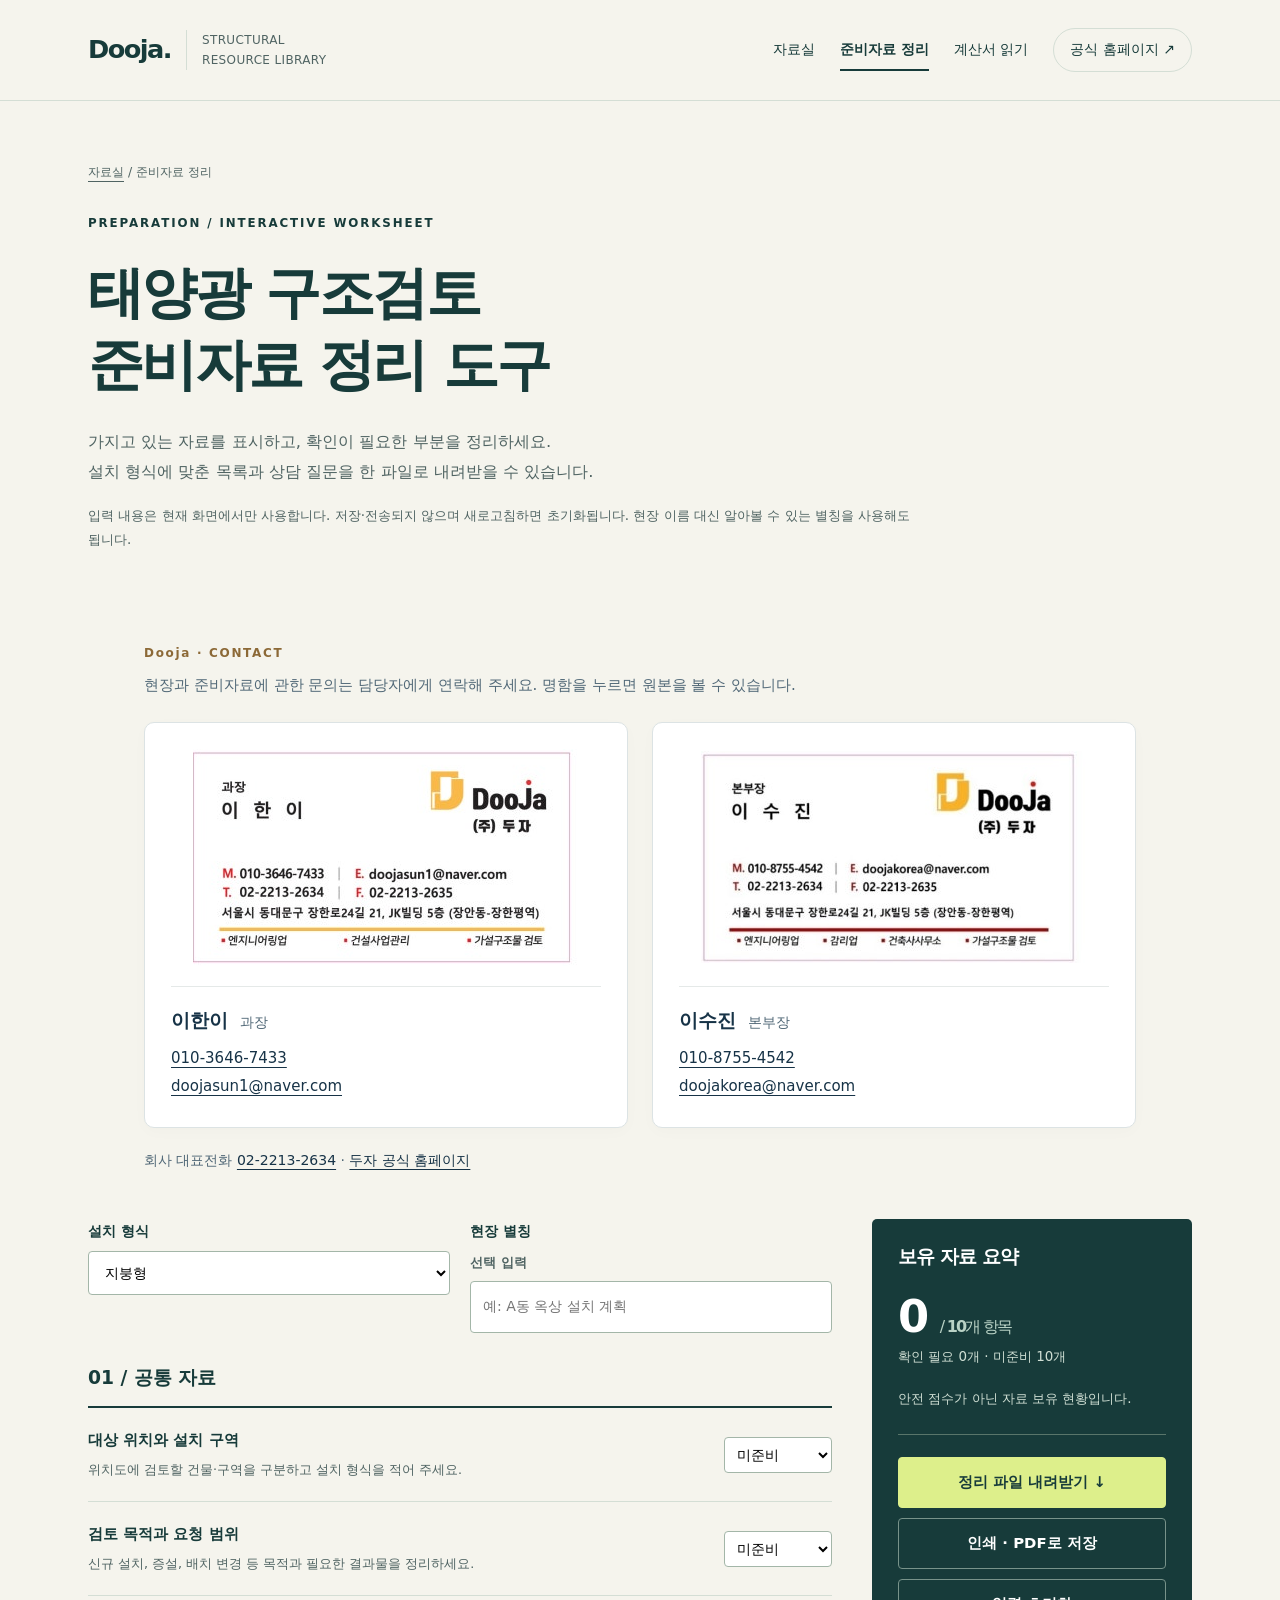
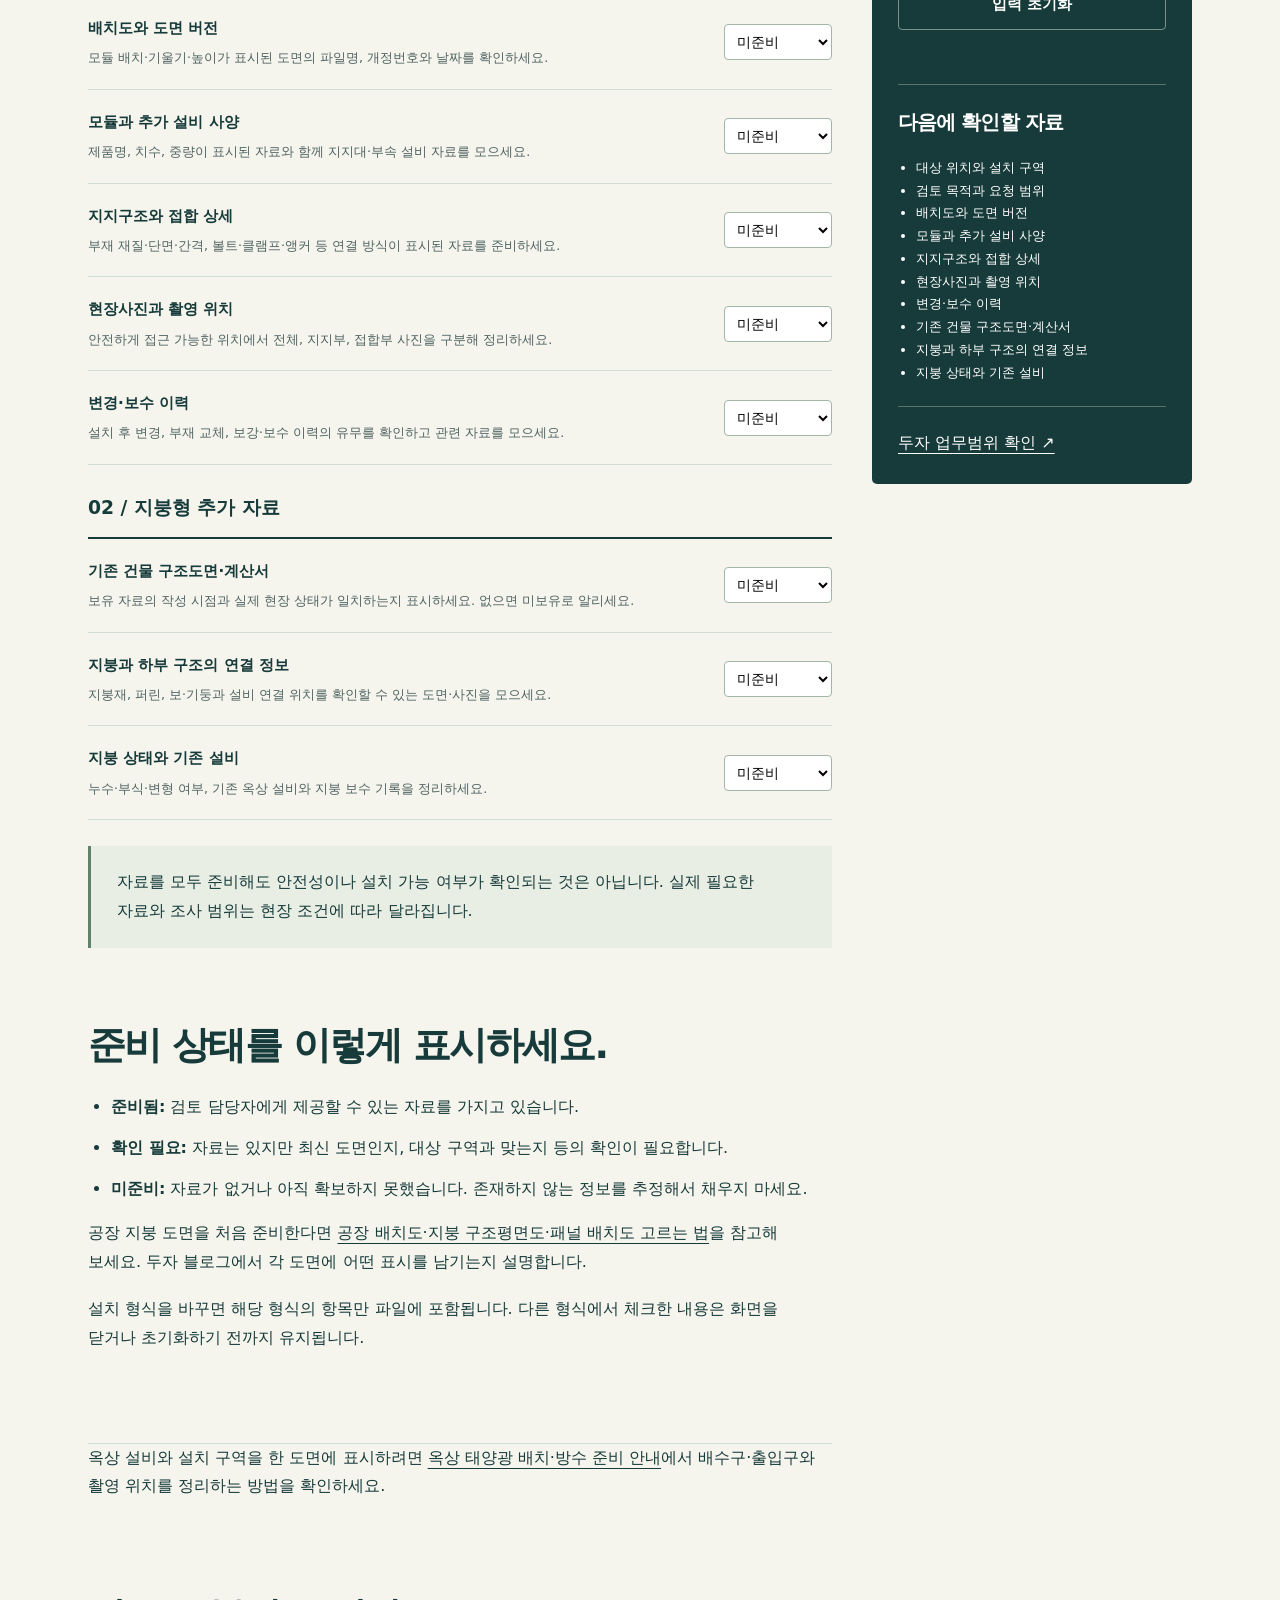
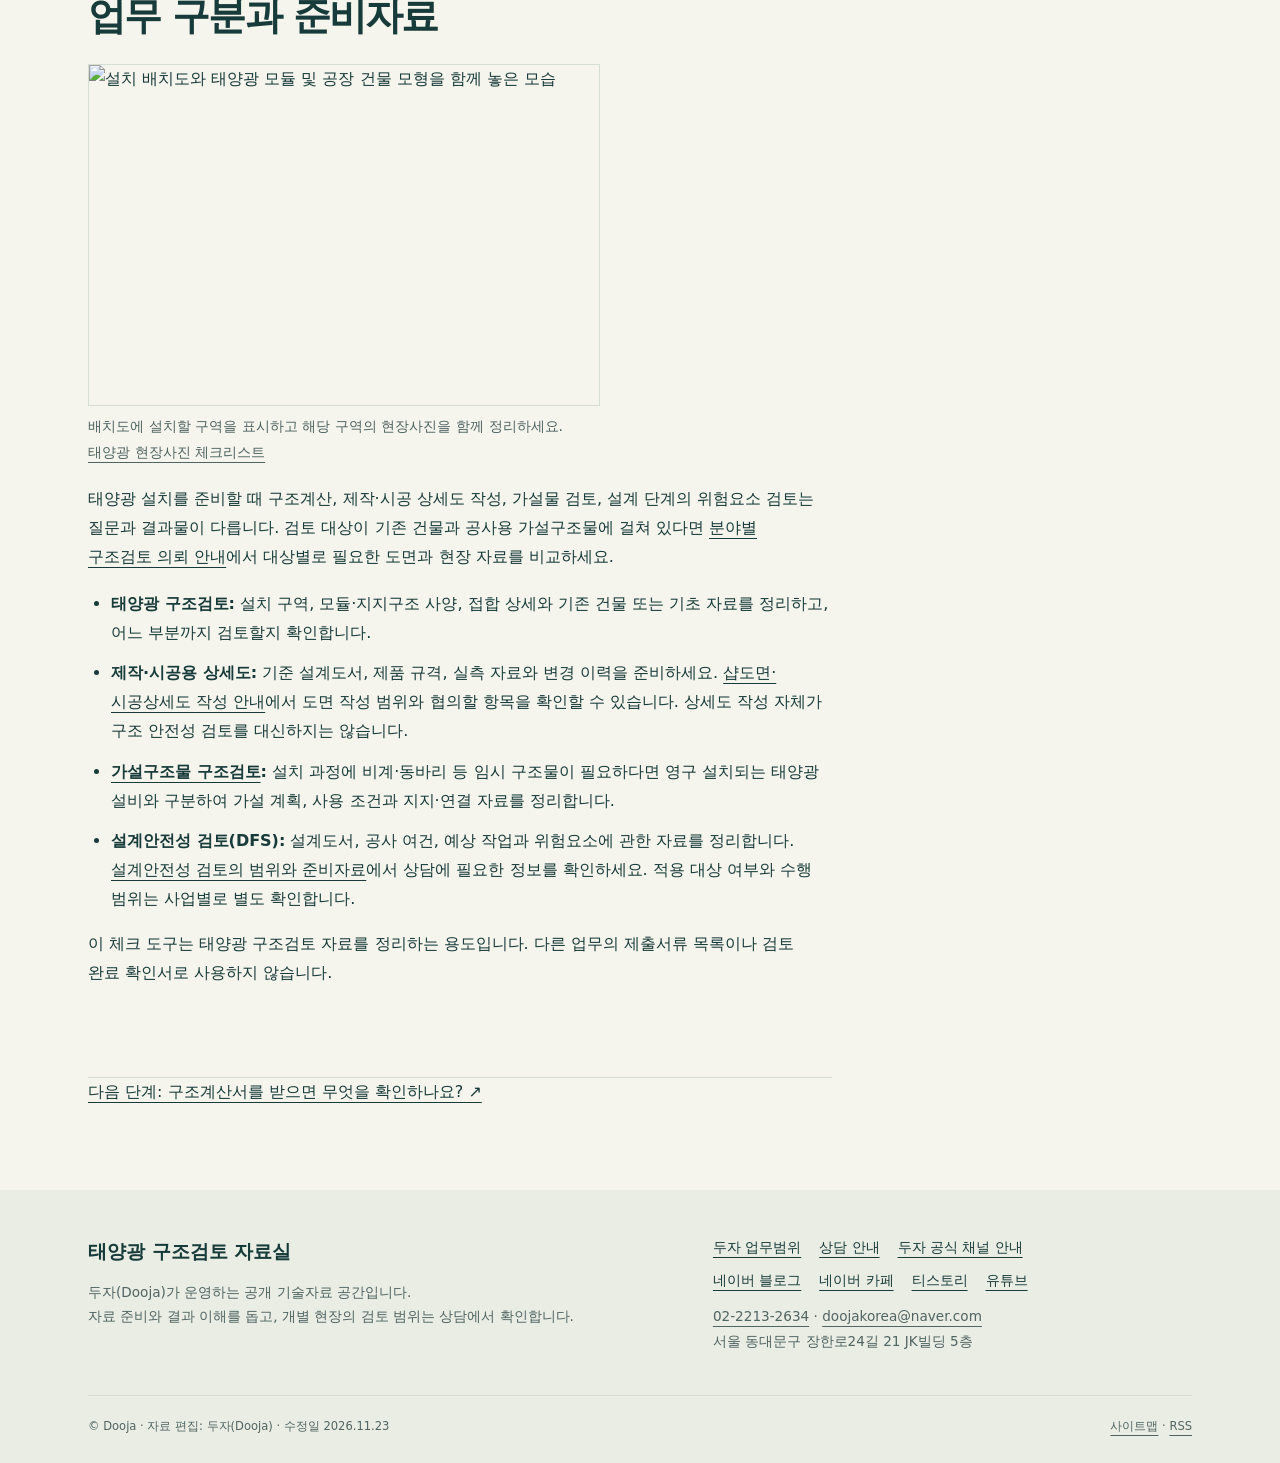
==== commit 207d2b99: "도면 준비와 계산서 읽기 안내에 두자 블로그의 새 실무 글 연결" ====
--- a/preparation.html
+++ b/preparation.html
@@ -1,5 +1,5 @@
 <!doctype html>
-<html lang="ko"><head><meta charset="utf-8"><meta name="viewport" content="width=device-width, initial-scale=1"><title>태양광 구조검토 준비자료 체크 도구 | 두자 기술자료실</title><meta name="description" content="지붕형·지상형·주차장형 태양광 구조검토 준비자료를 정리하세요. 보유 도면과 사양, 현장사진의 준비 상태를 체크하고 미준비 항목과 상담 질문을 TXT로 내려받습니다."><link rel="canonical" href="https://solar.dooja.co.kr/preparation.html"><meta name="robots" content="index,follow,max-image-preview:large"><meta name="theme-color" content="#173b3a"><meta property="og:type" content="website"><meta property="og:locale" content="ko_KR"><meta property="og:site_name" content="두자 태양광 구조검토 자료실"><meta property="og:title" content="태양광 구조검토 준비자료 체크 도구 | 두자 기술자료실"><meta property="og:description" content="지붕형·지상형·주차장형 태양광 구조검토 준비자료를 정리하세요. 보유 도면과 사양, 현장사진의 준비 상태를 체크하고 미준비 항목과 상담 질문을 TXT로 내려받습니다."><meta property="og:url" content="https://solar.dooja.co.kr/preparation.html"><meta property="og:image" content="https://dooja.co.kr/assets/images/dooja-solar-review-drawing-preparation-share.jpg"><meta property="og:image:type" content="image/jpeg"><meta property="og:image:width" content="1200"><meta property="og:image:height" content="800"><meta property="og:image:alt" content="설치 배치도와 태양광 모듈 및 공장 건물 모형을 함께 놓은 모습"><meta name="twitter:card" content="summary_large_image"><meta name="twitter:image" content="https://dooja.co.kr/assets/images/dooja-solar-review-drawing-preparation-share.jpg"><meta name="twitter:image:alt" content="설치 배치도와 태양광 모듈 및 공장 건물 모형을 함께 놓은 모습"><link rel="icon" href="assets/favicon.svg" type="image/svg+xml"><link rel="stylesheet" href="assets/site.css"><link rel="alternate" type="application/rss+xml" title="태양광 구조검토 자료실" href="https://solar.dooja.co.kr/feed.xml"><script type="application/ld+json">{"@context":"https://schema.org","@graph":[{"@type":"Organization","@id":"https://dooja.co.kr/#organization","name":"두자","alternateName":["Dooja"],"url":"https://dooja.co.kr/","sameAs":["https://blog.naver.com/doojasun1","https://cafe.naver.com/dujaconstruction","https://info46145.tistory.com/","https://www.youtube.com/@dooja-solar"]},{"@type":"WebSite","@id":"https://solar.dooja.co.kr/#website","url":"https://solar.dooja.co.kr/","name":"태양광 구조검토 자료실 | 두자 Dooja","inLanguage":"ko-KR","publisher":{"@id":"https://dooja.co.kr/#organization"}},{"@type":"WebPage","@id":"https://solar.dooja.co.kr/preparation.html#webpage","url":"https://solar.dooja.co.kr/preparation.html","name":"태양광 구조검토 준비자료 체크 도구 | 두자 기술자료실","description":"지붕형·지상형·주차장형 태양광 구조검토 준비자료를 정리하세요. 보유 도면과 사양, 현장사진의 준비 상태를 체크하고 미준비 항목과 상담 질문을 TXT로 내려받습니다.","datePublished":"2026-10-25","dateModified":"2026-11-22","inLanguage":"ko-KR","isPartOf":{"@id":"https://solar.dooja.co.kr/#website"},"publisher":{"@id":"https://dooja.co.kr/#organization"},"author":{"@id":"https://dooja.co.kr/#organization"},"primaryImageOfPage":{"@type":"ImageObject","contentUrl":"https://dooja.co.kr/assets/images/dooja-solar-review-drawing-preparation-share.jpg","url":"https://dooja.co.kr/assets/images/dooja-solar-review-drawing-preparation-share.jpg","width":1200,"height":800,"caption":"설치 배치도와 태양광 모듈 및 공장 건물 모형을 함께 놓은 모습"}},{"@type":"BreadcrumbList","itemListElement":[{"@type":"ListItem","position":1,"name":"태양광 구조검토 자료실","item":"https://solar.dooja.co.kr/"},{"@type":"ListItem","position":2,"name":"태양광 구조검토 준비자료 체크 도구","item":"https://solar.dooja.co.kr/preparation.html"}]}]}</script><script src="assets/planner.js" defer></script><link rel="stylesheet" href="assets/contact-cards.css?v=20261026-top">
+<html lang="ko"><head><meta charset="utf-8"><meta name="viewport" content="width=device-width, initial-scale=1"><title>태양광 구조검토 준비자료 체크 도구 | 두자 기술자료실</title><meta name="description" content="지붕형·지상형·주차장형 태양광 구조검토 준비자료를 정리하세요. 보유 도면과 사양, 현장사진의 준비 상태를 체크하고 미준비 항목과 상담 질문을 TXT로 내려받습니다."><link rel="canonical" href="https://solar.dooja.co.kr/preparation.html"><meta name="robots" content="index,follow,max-image-preview:large"><meta name="theme-color" content="#173b3a"><meta property="og:type" content="website"><meta property="og:locale" content="ko_KR"><meta property="og:site_name" content="두자 태양광 구조검토 자료실"><meta property="og:title" content="태양광 구조검토 준비자료 체크 도구 | 두자 기술자료실"><meta property="og:description" content="지붕형·지상형·주차장형 태양광 구조검토 준비자료를 정리하세요. 보유 도면과 사양, 현장사진의 준비 상태를 체크하고 미준비 항목과 상담 질문을 TXT로 내려받습니다."><meta property="og:url" content="https://solar.dooja.co.kr/preparation.html"><meta property="og:image" content="https://dooja.co.kr/assets/images/dooja-solar-review-drawing-preparation-share.jpg"><meta property="og:image:type" content="image/jpeg"><meta property="og:image:width" content="1200"><meta property="og:image:height" content="800"><meta property="og:image:alt" content="설치 배치도와 태양광 모듈 및 공장 건물 모형을 함께 놓은 모습"><meta name="twitter:card" content="summary_large_image"><meta name="twitter:image" content="https://dooja.co.kr/assets/images/dooja-solar-review-drawing-preparation-share.jpg"><meta name="twitter:image:alt" content="설치 배치도와 태양광 모듈 및 공장 건물 모형을 함께 놓은 모습"><link rel="icon" href="assets/favicon.svg" type="image/svg+xml"><link rel="stylesheet" href="assets/site.css"><link rel="alternate" type="application/rss+xml" title="태양광 구조검토 자료실" href="https://solar.dooja.co.kr/feed.xml"><script type="application/ld+json">{"@context":"https://schema.org","@graph":[{"@type":"Organization","@id":"https://dooja.co.kr/#organization","name":"두자","alternateName":["Dooja"],"url":"https://dooja.co.kr/","sameAs":["https://blog.naver.com/doojasun1","https://cafe.naver.com/dujaconstruction","https://info46145.tistory.com/","https://www.youtube.com/@dooja-solar"]},{"@type":"WebSite","@id":"https://solar.dooja.co.kr/#website","url":"https://solar.dooja.co.kr/","name":"태양광 구조검토 자료실 | 두자 Dooja","inLanguage":"ko-KR","publisher":{"@id":"https://dooja.co.kr/#organization"}},{"@type":"WebPage","@id":"https://solar.dooja.co.kr/preparation.html#webpage","url":"https://solar.dooja.co.kr/preparation.html","name":"태양광 구조검토 준비자료 체크 도구 | 두자 기술자료실","description":"지붕형·지상형·주차장형 태양광 구조검토 준비자료를 정리하세요. 보유 도면과 사양, 현장사진의 준비 상태를 체크하고 미준비 항목과 상담 질문을 TXT로 내려받습니다.","datePublished":"2026-10-25","dateModified":"2026-11-23","inLanguage":"ko-KR","isPartOf":{"@id":"https://solar.dooja.co.kr/#website"},"publisher":{"@id":"https://dooja.co.kr/#organization"},"author":{"@id":"https://dooja.co.kr/#organization"},"primaryImageOfPage":{"@type":"ImageObject","contentUrl":"https://dooja.co.kr/assets/images/dooja-solar-review-drawing-preparation-share.jpg","url":"https://dooja.co.kr/assets/images/dooja-solar-review-drawing-preparation-share.jpg","width":1200,"height":800,"caption":"설치 배치도와 태양광 모듈 및 공장 건물 모형을 함께 놓은 모습"}},{"@type":"BreadcrumbList","itemListElement":[{"@type":"ListItem","position":1,"name":"태양광 구조검토 자료실","item":"https://solar.dooja.co.kr/"},{"@type":"ListItem","position":2,"name":"태양광 구조검토 준비자료 체크 도구","item":"https://solar.dooja.co.kr/preparation.html"}]}]}</script><script src="assets/planner.js" defer></script><link rel="stylesheet" href="assets/contact-cards.css?v=20261026-top">
 </head><body><a class="skip" href="#main">본문 바로가기</a><header class="site-header"><div class="wrap header-inner"><a class="brand" href="https://dooja.co.kr/" aria-label="두자 공식 홈페이지로 이동"><strong>Dooja.</strong><span>STRUCTURAL<br>RESOURCE LIBRARY</span></a><nav class="nav" aria-label="주 메뉴"><a href="./">자료실</a><a href="preparation.html" aria-current="page">준비자료 정리</a><a href="report-reading.html">계산서 읽기</a><a class="external" href="https://dooja.co.kr/">공식 홈페이지 ↗</a></nav></div></header><main id="main"><div class="wrap"><div class="page-intro"><p class="breadcrumb"><a href="./">자료실</a> / 준비자료 정리</p><p class="eyebrow">PREPARATION / INTERACTIVE WORKSHEET</p><h1>태양광 구조검토<br>준비자료 정리 도구</h1><p class="lead">가지고 있는 자료를 표시하고, 확인이 필요한 부분을 정리하세요.<br>설치 형식에 맞춘 목록과 상담 질문을 한 파일로 내려받을 수 있습니다.</p><p class="note">입력 내용은 현재 화면에서만 사용합니다. 저장·전송되지 않으며 새로고침하면 초기화됩니다. 현장 이름 대신 알아볼 수 있는 별칭을 사용해도 됩니다.</p></div><!-- DOOJA_CONTACT_CARDS_START -->
 <section class="dooja-card-panel" id="dooja-contact-cards" aria-label="담당자 연락처">
   <div class="dooja-card-heading"><p class="dooja-card-eyebrow">Dooja · CONTACT</p><p>현장과 준비자료에 관한 문의는 담당자에게 연락해 주세요. 명함을 누르면 원본을 볼 수 있습니다.</p></div>
@@ -16,8 +16,8 @@
   <p class="dooja-card-office">회사 대표전화 <a href="tel:0222132634">02-2213-2634</a> · <a href="https://dooja.co.kr/">두자 공식 홈페이지</a></p>
 </section>
 <!-- DOOJA_CONTACT_CARDS_END -->
-<noscript><p>체크 도구는 JavaScript가 필요합니다. <a href="downloads/solar-structural-review-request.txt" download>빈 준비 양식 내려받기</a>를 이용하거나 아래 목록을 참고하세요.</p></noscript><div class="planner-layout"><div><form id="preparation-form"><div class="settings"><label class="field" for="system-type">설치 형식<select id="system-type"><option value="roof">지붕형</option><option value="ground">지상형</option><option value="carport">주차장형</option></select></label><label class="field" for="site-label">현장 별칭 <span class="small">선택 입력</span><input id="site-label" maxlength="80" autocomplete="off" placeholder="예: A동 옥상 설치 계획"></label></div><fieldset class="material-group"><legend>01 / 공통 자료</legend><div class="material-row"><div><label for="site">대상 위치와 설치 구역</label><small id="site-help">위치도에 검토할 건물·구역을 구분하고 설치 형식을 적어 주세요.</small></div><select id="site" data-material="site" aria-describedby="site-help"><option value="pending">미준비</option><option value="ready">준비됨</option><option value="confirm">확인 필요</option></select></div><div class="material-row"><div><label for="purpose">검토 목적과 요청 범위</label><small id="purpose-help">신규 설치, 증설, 배치 변경 등 목적과 필요한 결과물을 정리하세요.</small></div><select id="purpose" data-material="purpose" aria-describedby="purpose-help"><option value="pending">미준비</option><option value="ready">준비됨</option><option value="confirm">확인 필요</option></select></div><div class="material-row"><div><label for="layout">배치도와 도면 버전</label><small id="layout-help">모듈 배치·기울기·높이가 표시된 도면의 파일명, 개정번호와 날짜를 확인하세요.</small></div><select id="layout" data-material="layout" aria-describedby="layout-help"><option value="pending">미준비</option><option value="ready">준비됨</option><option value="confirm">확인 필요</option></select></div><div class="material-row"><div><label for="module">모듈과 추가 설비 사양</label><small id="module-help">제품명, 치수, 중량이 표시된 자료와 함께 지지대·부속 설비 자료를 모으세요.</small></div><select id="module" data-material="module" aria-describedby="module-help"><option value="pending">미준비</option><option value="ready">준비됨</option><option value="confirm">확인 필요</option></select></div><div class="material-row"><div><label for="frame">지지구조와 접합 상세</label><small id="frame-help">부재 재질·단면·간격, 볼트·클램프·앵커 등 연결 방식이 표시된 자료를 준비하세요.</small></div><select id="frame" data-material="frame" aria-describedby="frame-help"><option value="pending">미준비</option><option value="ready">준비됨</option><option value="confirm">확인 필요</option></select></div><div class="material-row"><div><label for="photos">현장사진과 촬영 위치</label><small id="photos-help">안전하게 접근 가능한 위치에서 전체, 지지부, 접합부 사진을 구분해 정리하세요.</small></div><select id="photos" data-material="photos" aria-describedby="photos-help"><option value="pending">미준비</option><option value="ready">준비됨</option><option value="confirm">확인 필요</option></select></div><div class="material-row"><div><label for="changes">변경·보수 이력</label><small id="changes-help">설치 후 변경, 부재 교체, 보강·보수 이력의 유무를 확인하고 관련 자료를 모으세요.</small></div><select id="changes" data-material="changes" aria-describedby="changes-help"><option value="pending">미준비</option><option value="ready">준비됨</option><option value="confirm">확인 필요</option></select></div></fieldset><fieldset class="material-group" data-system="roof"><legend>02 / 지붕형 추가 자료</legend><div class="material-row"><div><label for="roof-drawing">기존 건물 구조도면·계산서</label><small id="roof-drawing-help">보유 자료의 작성 시점과 실제 현장 상태가 일치하는지 표시하세요. 없으면 미보유로 알리세요.</small></div><select id="roof-drawing" data-material="roof-drawing" aria-describedby="roof-drawing-help"><option value="pending">미준비</option><option value="ready">준비됨</option><option value="confirm">확인 필요</option></select></div><div class="material-row"><div><label for="roof-loadpath">지붕과 하부 구조의 연결 정보</label><small id="roof-loadpath-help">지붕재, 퍼린, 보·기둥과 설비 연결 위치를 확인할 수 있는 도면·사진을 모으세요.</small></div><select id="roof-loadpath" data-material="roof-loadpath" aria-describedby="roof-loadpath-help"><option value="pending">미준비</option><option value="ready">준비됨</option><option value="confirm">확인 필요</option></select></div><div class="material-row"><div><label for="roof-condition">지붕 상태와 기존 설비</label><small id="roof-condition-help">누수·부식·변형 여부, 기존 옥상 설비와 지붕 보수 기록을 정리하세요.</small></div><select id="roof-condition" data-material="roof-condition" aria-describedby="roof-condition-help"><option value="pending">미준비</option><option value="ready">준비됨</option><option value="confirm">확인 필요</option></select></div></fieldset><fieldset class="material-group" data-system="ground" hidden><legend>02 / 지상형 추가 자료</legend><div class="material-row"><div><label for="ground-plan">부지 배치와 지형 자료</label><small id="ground-plan-help">설치 범위, 지형 차이와 주변 여건을 파악할 수 있는 자료를 모으세요.</small></div><select id="ground-plan" data-material="ground-plan" aria-describedby="ground-plan-help" disabled><option value="pending">미준비</option><option value="ready">준비됨</option><option value="confirm">확인 필요</option></select></div><div class="material-row"><div><label for="ground-foundation">기초 형식과 상세도</label><small id="ground-foundation-help">계획한 기초 형식·치수, 기둥과 기초의 연결 상세를 준비하세요.</small></div><select id="ground-foundation" data-material="ground-foundation" aria-describedby="ground-foundation-help" disabled><option value="pending">미준비</option><option value="ready">준비됨</option><option value="confirm">확인 필요</option></select></div><div class="material-row"><div><label for="ground-soil">지반 관련 보유자료</label><small id="ground-soil-help">지반조사보고서 등 보유 여부를 확인하세요. 자료의 적정성은 검토 담당자와 협의합니다.</small></div><select id="ground-soil" data-material="ground-soil" aria-describedby="ground-soil-help" disabled><option value="pending">미준비</option><option value="ready">준비됨</option><option value="confirm">확인 필요</option></select></div></fieldset><fieldset class="material-group" data-system="carport" hidden><legend>02 / 주차장형 추가 자료</legend><div class="material-row"><div><label for="carport-plan">주차장 배치와 구조 계획</label><small id="carport-plan-help">차량 동선, 기둥 위치, 높이와 경간이 표시된 계획 자료를 모으세요.</small></div><select id="carport-plan" data-material="carport-plan" aria-describedby="carport-plan-help" disabled><option value="pending">미준비</option><option value="ready">준비됨</option><option value="confirm">확인 필요</option></select></div><div class="material-row"><div><label for="carport-foundation">기초·앵커 계획과 지반자료</label><small id="carport-foundation-help">상부 구조와 기초의 연결 상세, 사용 가능한 지반자료를 함께 확인하세요.</small></div><select id="carport-foundation" data-material="carport-foundation" aria-describedby="carport-foundation-help" disabled><option value="pending">미준비</option><option value="ready">준비됨</option><option value="confirm">확인 필요</option></select></div><div class="material-row"><div><label for="carport-existing">기존 구조물 활용 여부</label><small id="carport-existing-help">신설인지 기존 시설 위에 추가하는지 구분하고, 기존 시설을 쓰면 해당 도면과 상태 자료를 준비하세요.</small></div><select id="carport-existing" data-material="carport-existing" aria-describedby="carport-existing-help" disabled><option value="pending">미준비</option><option value="ready">준비됨</option><option value="confirm">확인 필요</option></select></div></fieldset></form><div class="callout"><p>자료를 모두 준비해도 안전성이나 설치 가능 여부가 확인되는 것은 아닙니다. 실제 필요한 자료와 조사 범위는 현장 조건에 따라 달라집니다.</p></div><section class="section prose"><h2>준비 상태를 이렇게 표시하세요.</h2><ul><li><strong>준비됨:</strong> 검토 담당자에게 제공할 수 있는 자료를 가지고 있습니다.</li><li><strong>확인 필요:</strong> 자료는 있지만 최신 도면인지, 대상 구역과 맞는지 등의 확인이 필요합니다.</li><li><strong>미준비:</strong> 자료가 없거나 아직 확보하지 못했습니다. 존재하지 않는 정보를 추정해서 채우지 마세요.</li></ul><p>설치 형식을 바꾸면 해당 형식의 항목만 파일에 포함됩니다. 다른 형식에서 체크한 내용은 화면을 닫거나 초기화하기 전까지 유지됩니다.</p></section><p>옥상 설비와 설치 구역을 한 도면에 표시하려면 <a href="https://dooja.co.kr/guides/rooftop-solar">옥상 태양광 배치·방수 준비 안내</a>에서 배수구·출입구와 촬영 위치를 정리하는 방법을 확인하세요.</p><section class="section prose" id="service-scope-preparation"><h2>업무 구분과 준비자료</h2><figure class="resource-example"><img src="https://dooja.co.kr/assets/images/dooja-solar-review-drawing-preparation-480.webp" alt="설치 배치도와 태양광 모듈 및 공장 건물 모형을 함께 놓은 모습" width="1200" height="800" loading="lazy" decoding="async"><figcaption>배치도에 설치할 구역을 표시하고 해당 구역의 현장사진을 함께 정리하세요. <a href="https://dooja.co.kr/resources/solar-site-photo-checklist">태양광 현장사진 체크리스트</a></figcaption></figure><p>태양광 설치를 준비할 때 구조계산, 제작·시공 상세도 작성, 가설물 검토, 설계 단계의 위험요소 검토는 질문과 결과물이 다릅니다. 검토 대상이 기존 건물과 공사용 가설구조물에 걸쳐 있다면 <a href="https://dooja.co.kr/structural-review">분야별 구조검토 의뢰 안내</a>에서 대상별로 필요한 도면과 현장 자료를 비교하세요.</p><ul><li><strong>태양광 구조검토:</strong> 설치 구역, 모듈·지지구조 사양, 접합 상세와 기존 건물 또는 기초 자료를 정리하고, 어느 부분까지 검토할지 확인합니다.</li><li><strong>제작·시공용 상세도:</strong> 기준 설계도서, 제품 규격, 실측 자료와 변경 이력을 준비하세요. <a href="https://dooja.co.kr/services/shop-drawings">샵도면·시공상세도 작성 안내</a>에서 도면 작성 범위와 협의할 항목을 확인할 수 있습니다. 상세도 작성 자체가 구조 안전성 검토를 대신하지는 않습니다.</li><li><strong><a href="https://dooja.co.kr/services/temporary-structures">가설구조물 구조검토</a>:</strong> 설치 과정에 비계·동바리 등 임시 구조물이 필요하다면 영구 설치되는 태양광 설비와 구분하여 가설 계획, 사용 조건과 지지·연결 자료를 정리합니다.</li><li><strong>설계안전성 검토(DFS):</strong> 설계도서, 공사 여건, 예상 작업과 위험요소에 관한 자료를 정리합니다. <a href="https://dooja.co.kr/services/design-for-safety">설계안전성 검토의 범위와 준비자료</a>에서 상담에 필요한 정보를 확인하세요. 적용 대상 여부와 수행 범위는 사업별로 별도 확인합니다.</li></ul><p>이 체크 도구는 태양광 구조검토 자료를 정리하는 용도입니다. 다른 업무의 제출서류 목록이나 검토 완료 확인서로 사용하지 않습니다.</p></section><p class="no-print"><a href="report-reading.html">다음 단계: 구조계산서를 받으면 무엇을 확인하나요? ↗</a></p></div><aside class="summary-box" aria-label="준비자료 요약"><h2>보유 자료 요약</h2><div aria-live="polite" aria-atomic="true"><div class="summary-count"><b id="ready-count">0</b> <span>/ <b id="total-count">10</b>개 항목</span></div><p id="summary-status">확인 필요 0개 · 미준비 10개</p></div><p class="small">안전 점수가 아닌 자료 보유 현황입니다.</p><hr class="summary-rule"><button class="button" type="button" id="download-report">정리 파일 내려받기 ↓</button><button class="button secondary" type="button" id="print-report">인쇄 · PDF로 저장</button><button class="button secondary" type="button" id="reset-form">입력 초기화</button><p id="download-status" class="feedback" role="status"></p><hr class="summary-rule"><h3>다음에 확인할 자료</h3><ul id="missing-list"><li>준비 상태를 표시하면 목록이 갱신됩니다.</li></ul><hr class="summary-rule"><a href="https://dooja.co.kr/services/solar-structural-review">두자 업무범위 확인 ↗</a></aside></div></div></main><footer class="site-footer"><div class="wrap"><div class="footer-top"><div><strong>태양광 구조검토 자료실</strong><p>두자(Dooja)가 운영하는 공개 기술자료 공간입니다.<br>자료 준비와 결과 이해를 돕고, 개별 현장의 검토 범위는 상담에서 확인합니다.</p></div><div><div class="footer-links"><a href="https://dooja.co.kr/services/solar-structural-review">두자 업무범위</a><a href="https://dooja.co.kr/#contact">상담 안내</a><a href="https://dooja.co.kr/company#official-channels">두자 공식 채널 안내</a></div>
-<nav class="footer-links resource-channels" aria-label="두자 공식 채널"><a href="https://blog.naver.com/doojasun1">네이버 블로그</a><a href="https://cafe.naver.com/dujaconstruction">네이버 카페</a><a href="https://info46145.tistory.com/">티스토리</a><a href="https://www.youtube.com/@dooja-solar">유튜브</a></nav><p><a href="tel:0222132634">02-2213-2634</a> · <a href="mailto:doojakorea@naver.com">doojakorea@naver.com</a><br>서울 동대문구 장한로24길 21 JK빌딩 5층</p></div></div><div class="footer-bottom"><span>© Dooja · 자료 편집: 두자(Dooja) · 수정일 2026.11.22</span><span><a href="sitemap.xml">사이트맵</a> · <a href="feed.xml">RSS</a></span></div></div></footer></body></html>
+<noscript><p>체크 도구는 JavaScript가 필요합니다. <a href="downloads/solar-structural-review-request.txt" download>빈 준비 양식 내려받기</a>를 이용하거나 아래 목록을 참고하세요.</p></noscript><div class="planner-layout"><div><form id="preparation-form"><div class="settings"><label class="field" for="system-type">설치 형식<select id="system-type"><option value="roof">지붕형</option><option value="ground">지상형</option><option value="carport">주차장형</option></select></label><label class="field" for="site-label">현장 별칭 <span class="small">선택 입력</span><input id="site-label" maxlength="80" autocomplete="off" placeholder="예: A동 옥상 설치 계획"></label></div><fieldset class="material-group"><legend>01 / 공통 자료</legend><div class="material-row"><div><label for="site">대상 위치와 설치 구역</label><small id="site-help">위치도에 검토할 건물·구역을 구분하고 설치 형식을 적어 주세요.</small></div><select id="site" data-material="site" aria-describedby="site-help"><option value="pending">미준비</option><option value="ready">준비됨</option><option value="confirm">확인 필요</option></select></div><div class="material-row"><div><label for="purpose">검토 목적과 요청 범위</label><small id="purpose-help">신규 설치, 증설, 배치 변경 등 목적과 필요한 결과물을 정리하세요.</small></div><select id="purpose" data-material="purpose" aria-describedby="purpose-help"><option value="pending">미준비</option><option value="ready">준비됨</option><option value="confirm">확인 필요</option></select></div><div class="material-row"><div><label for="layout">배치도와 도면 버전</label><small id="layout-help">모듈 배치·기울기·높이가 표시된 도면의 파일명, 개정번호와 날짜를 확인하세요.</small></div><select id="layout" data-material="layout" aria-describedby="layout-help"><option value="pending">미준비</option><option value="ready">준비됨</option><option value="confirm">확인 필요</option></select></div><div class="material-row"><div><label for="module">모듈과 추가 설비 사양</label><small id="module-help">제품명, 치수, 중량이 표시된 자료와 함께 지지대·부속 설비 자료를 모으세요.</small></div><select id="module" data-material="module" aria-describedby="module-help"><option value="pending">미준비</option><option value="ready">준비됨</option><option value="confirm">확인 필요</option></select></div><div class="material-row"><div><label for="frame">지지구조와 접합 상세</label><small id="frame-help">부재 재질·단면·간격, 볼트·클램프·앵커 등 연결 방식이 표시된 자료를 준비하세요.</small></div><select id="frame" data-material="frame" aria-describedby="frame-help"><option value="pending">미준비</option><option value="ready">준비됨</option><option value="confirm">확인 필요</option></select></div><div class="material-row"><div><label for="photos">현장사진과 촬영 위치</label><small id="photos-help">안전하게 접근 가능한 위치에서 전체, 지지부, 접합부 사진을 구분해 정리하세요.</small></div><select id="photos" data-material="photos" aria-describedby="photos-help"><option value="pending">미준비</option><option value="ready">준비됨</option><option value="confirm">확인 필요</option></select></div><div class="material-row"><div><label for="changes">변경·보수 이력</label><small id="changes-help">설치 후 변경, 부재 교체, 보강·보수 이력의 유무를 확인하고 관련 자료를 모으세요.</small></div><select id="changes" data-material="changes" aria-describedby="changes-help"><option value="pending">미준비</option><option value="ready">준비됨</option><option value="confirm">확인 필요</option></select></div></fieldset><fieldset class="material-group" data-system="roof"><legend>02 / 지붕형 추가 자료</legend><div class="material-row"><div><label for="roof-drawing">기존 건물 구조도면·계산서</label><small id="roof-drawing-help">보유 자료의 작성 시점과 실제 현장 상태가 일치하는지 표시하세요. 없으면 미보유로 알리세요.</small></div><select id="roof-drawing" data-material="roof-drawing" aria-describedby="roof-drawing-help"><option value="pending">미준비</option><option value="ready">준비됨</option><option value="confirm">확인 필요</option></select></div><div class="material-row"><div><label for="roof-loadpath">지붕과 하부 구조의 연결 정보</label><small id="roof-loadpath-help">지붕재, 퍼린, 보·기둥과 설비 연결 위치를 확인할 수 있는 도면·사진을 모으세요.</small></div><select id="roof-loadpath" data-material="roof-loadpath" aria-describedby="roof-loadpath-help"><option value="pending">미준비</option><option value="ready">준비됨</option><option value="confirm">확인 필요</option></select></div><div class="material-row"><div><label for="roof-condition">지붕 상태와 기존 설비</label><small id="roof-condition-help">누수·부식·변형 여부, 기존 옥상 설비와 지붕 보수 기록을 정리하세요.</small></div><select id="roof-condition" data-material="roof-condition" aria-describedby="roof-condition-help"><option value="pending">미준비</option><option value="ready">준비됨</option><option value="confirm">확인 필요</option></select></div></fieldset><fieldset class="material-group" data-system="ground" hidden><legend>02 / 지상형 추가 자료</legend><div class="material-row"><div><label for="ground-plan">부지 배치와 지형 자료</label><small id="ground-plan-help">설치 범위, 지형 차이와 주변 여건을 파악할 수 있는 자료를 모으세요.</small></div><select id="ground-plan" data-material="ground-plan" aria-describedby="ground-plan-help" disabled><option value="pending">미준비</option><option value="ready">준비됨</option><option value="confirm">확인 필요</option></select></div><div class="material-row"><div><label for="ground-foundation">기초 형식과 상세도</label><small id="ground-foundation-help">계획한 기초 형식·치수, 기둥과 기초의 연결 상세를 준비하세요.</small></div><select id="ground-foundation" data-material="ground-foundation" aria-describedby="ground-foundation-help" disabled><option value="pending">미준비</option><option value="ready">준비됨</option><option value="confirm">확인 필요</option></select></div><div class="material-row"><div><label for="ground-soil">지반 관련 보유자료</label><small id="ground-soil-help">지반조사보고서 등 보유 여부를 확인하세요. 자료의 적정성은 검토 담당자와 협의합니다.</small></div><select id="ground-soil" data-material="ground-soil" aria-describedby="ground-soil-help" disabled><option value="pending">미준비</option><option value="ready">준비됨</option><option value="confirm">확인 필요</option></select></div></fieldset><fieldset class="material-group" data-system="carport" hidden><legend>02 / 주차장형 추가 자료</legend><div class="material-row"><div><label for="carport-plan">주차장 배치와 구조 계획</label><small id="carport-plan-help">차량 동선, 기둥 위치, 높이와 경간이 표시된 계획 자료를 모으세요.</small></div><select id="carport-plan" data-material="carport-plan" aria-describedby="carport-plan-help" disabled><option value="pending">미준비</option><option value="ready">준비됨</option><option value="confirm">확인 필요</option></select></div><div class="material-row"><div><label for="carport-foundation">기초·앵커 계획과 지반자료</label><small id="carport-foundation-help">상부 구조와 기초의 연결 상세, 사용 가능한 지반자료를 함께 확인하세요.</small></div><select id="carport-foundation" data-material="carport-foundation" aria-describedby="carport-foundation-help" disabled><option value="pending">미준비</option><option value="ready">준비됨</option><option value="confirm">확인 필요</option></select></div><div class="material-row"><div><label for="carport-existing">기존 구조물 활용 여부</label><small id="carport-existing-help">신설인지 기존 시설 위에 추가하는지 구분하고, 기존 시설을 쓰면 해당 도면과 상태 자료를 준비하세요.</small></div><select id="carport-existing" data-material="carport-existing" aria-describedby="carport-existing-help" disabled><option value="pending">미준비</option><option value="ready">준비됨</option><option value="confirm">확인 필요</option></select></div></fieldset></form><div class="callout"><p>자료를 모두 준비해도 안전성이나 설치 가능 여부가 확인되는 것은 아닙니다. 실제 필요한 자료와 조사 범위는 현장 조건에 따라 달라집니다.</p></div><section class="section prose"><h2>준비 상태를 이렇게 표시하세요.</h2><ul><li><strong>준비됨:</strong> 검토 담당자에게 제공할 수 있는 자료를 가지고 있습니다.</li><li><strong>확인 필요:</strong> 자료는 있지만 최신 도면인지, 대상 구역과 맞는지 등의 확인이 필요합니다.</li><li><strong>미준비:</strong> 자료가 없거나 아직 확보하지 못했습니다. 존재하지 않는 정보를 추정해서 채우지 마세요.</li></ul><p>공장 지붕 도면을 처음 준비한다면 <a href="https://blog.naver.com/doojasun1/224487756583">공장 배치도·지붕 구조평면도·패널 배치도 고르는 법</a>을 참고해 보세요. 두자 블로그에서 각 도면에 어떤 표시를 남기는지 설명합니다.</p><p>설치 형식을 바꾸면 해당 형식의 항목만 파일에 포함됩니다. 다른 형식에서 체크한 내용은 화면을 닫거나 초기화하기 전까지 유지됩니다.</p></section><p>옥상 설비와 설치 구역을 한 도면에 표시하려면 <a href="https://dooja.co.kr/guides/rooftop-solar">옥상 태양광 배치·방수 준비 안내</a>에서 배수구·출입구와 촬영 위치를 정리하는 방법을 확인하세요.</p><section class="section prose" id="service-scope-preparation"><h2>업무 구분과 준비자료</h2><figure class="resource-example"><img src="https://dooja.co.kr/assets/images/dooja-solar-review-drawing-preparation-480.webp" alt="설치 배치도와 태양광 모듈 및 공장 건물 모형을 함께 놓은 모습" width="1200" height="800" loading="lazy" decoding="async"><figcaption>배치도에 설치할 구역을 표시하고 해당 구역의 현장사진을 함께 정리하세요. <a href="https://dooja.co.kr/resources/solar-site-photo-checklist">태양광 현장사진 체크리스트</a></figcaption></figure><p>태양광 설치를 준비할 때 구조계산, 제작·시공 상세도 작성, 가설물 검토, 설계 단계의 위험요소 검토는 질문과 결과물이 다릅니다. 검토 대상이 기존 건물과 공사용 가설구조물에 걸쳐 있다면 <a href="https://dooja.co.kr/structural-review">분야별 구조검토 의뢰 안내</a>에서 대상별로 필요한 도면과 현장 자료를 비교하세요.</p><ul><li><strong>태양광 구조검토:</strong> 설치 구역, 모듈·지지구조 사양, 접합 상세와 기존 건물 또는 기초 자료를 정리하고, 어느 부분까지 검토할지 확인합니다.</li><li><strong>제작·시공용 상세도:</strong> 기준 설계도서, 제품 규격, 실측 자료와 변경 이력을 준비하세요. <a href="https://dooja.co.kr/services/shop-drawings">샵도면·시공상세도 작성 안내</a>에서 도면 작성 범위와 협의할 항목을 확인할 수 있습니다. 상세도 작성 자체가 구조 안전성 검토를 대신하지는 않습니다.</li><li><strong><a href="https://dooja.co.kr/services/temporary-structures">가설구조물 구조검토</a>:</strong> 설치 과정에 비계·동바리 등 임시 구조물이 필요하다면 영구 설치되는 태양광 설비와 구분하여 가설 계획, 사용 조건과 지지·연결 자료를 정리합니다.</li><li><strong>설계안전성 검토(DFS):</strong> 설계도서, 공사 여건, 예상 작업과 위험요소에 관한 자료를 정리합니다. <a href="https://dooja.co.kr/services/design-for-safety">설계안전성 검토의 범위와 준비자료</a>에서 상담에 필요한 정보를 확인하세요. 적용 대상 여부와 수행 범위는 사업별로 별도 확인합니다.</li></ul><p>이 체크 도구는 태양광 구조검토 자료를 정리하는 용도입니다. 다른 업무의 제출서류 목록이나 검토 완료 확인서로 사용하지 않습니다.</p></section><p class="no-print"><a href="report-reading.html">다음 단계: 구조계산서를 받으면 무엇을 확인하나요? ↗</a></p></div><aside class="summary-box" aria-label="준비자료 요약"><h2>보유 자료 요약</h2><div aria-live="polite" aria-atomic="true"><div class="summary-count"><b id="ready-count">0</b> <span>/ <b id="total-count">10</b>개 항목</span></div><p id="summary-status">확인 필요 0개 · 미준비 10개</p></div><p class="small">안전 점수가 아닌 자료 보유 현황입니다.</p><hr class="summary-rule"><button class="button" type="button" id="download-report">정리 파일 내려받기 ↓</button><button class="button secondary" type="button" id="print-report">인쇄 · PDF로 저장</button><button class="button secondary" type="button" id="reset-form">입력 초기화</button><p id="download-status" class="feedback" role="status"></p><hr class="summary-rule"><h3>다음에 확인할 자료</h3><ul id="missing-list"><li>준비 상태를 표시하면 목록이 갱신됩니다.</li></ul><hr class="summary-rule"><a href="https://dooja.co.kr/services/solar-structural-review">두자 업무범위 확인 ↗</a></aside></div></div></main><footer class="site-footer"><div class="wrap"><div class="footer-top"><div><strong>태양광 구조검토 자료실</strong><p>두자(Dooja)가 운영하는 공개 기술자료 공간입니다.<br>자료 준비와 결과 이해를 돕고, 개별 현장의 검토 범위는 상담에서 확인합니다.</p></div><div><div class="footer-links"><a href="https://dooja.co.kr/services/solar-structural-review">두자 업무범위</a><a href="https://dooja.co.kr/#contact">상담 안내</a><a href="https://dooja.co.kr/company#official-channels">두자 공식 채널 안내</a></div>
+<nav class="footer-links resource-channels" aria-label="두자 공식 채널"><a href="https://blog.naver.com/doojasun1">네이버 블로그</a><a href="https://cafe.naver.com/dujaconstruction">네이버 카페</a><a href="https://info46145.tistory.com/">티스토리</a><a href="https://www.youtube.com/@dooja-solar">유튜브</a></nav><p><a href="tel:0222132634">02-2213-2634</a> · <a href="mailto:doojakorea@naver.com">doojakorea@naver.com</a><br>서울 동대문구 장한로24길 21 JK빌딩 5층</p></div></div><div class="footer-bottom"><span>© Dooja · 자료 편집: 두자(Dooja) · 수정일 2026.11.23</span><span><a href="sitemap.xml">사이트맵</a> · <a href="feed.xml">RSS</a></span></div></div></footer></body></html>
 
 
 
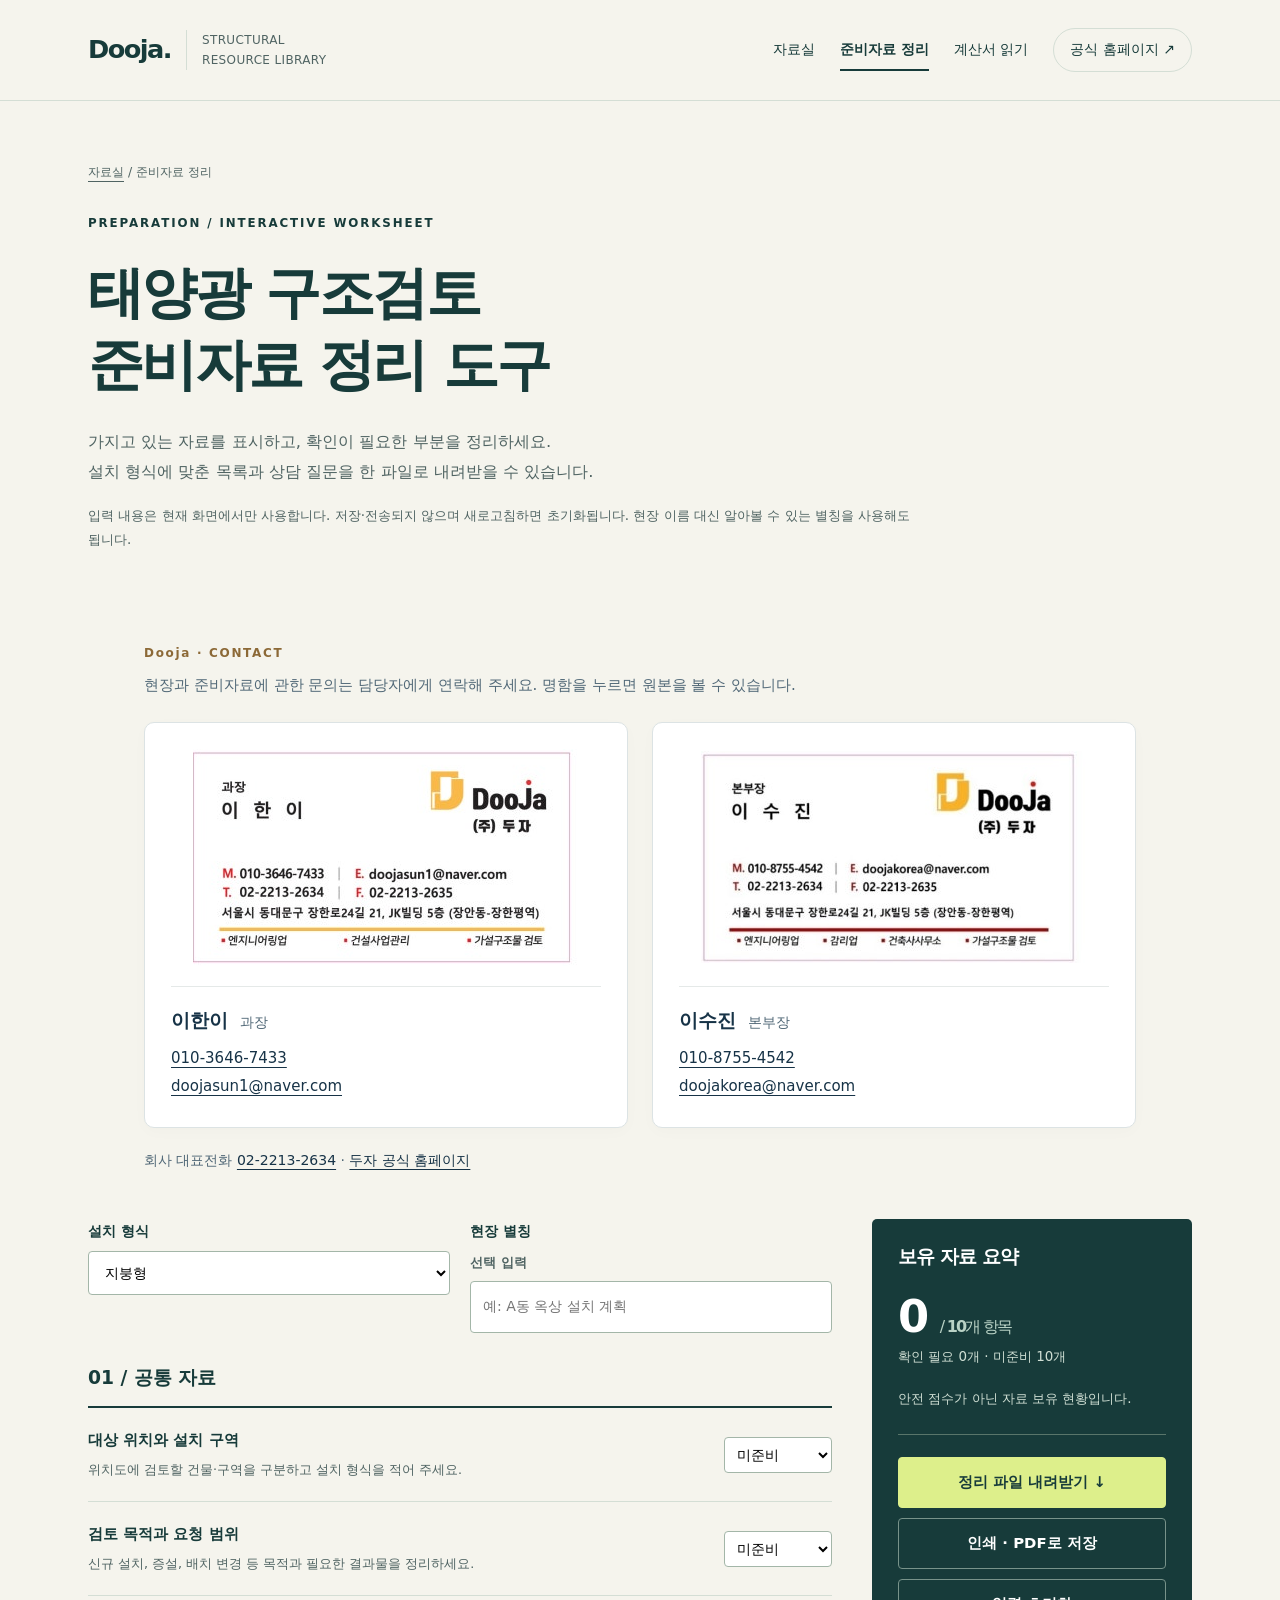
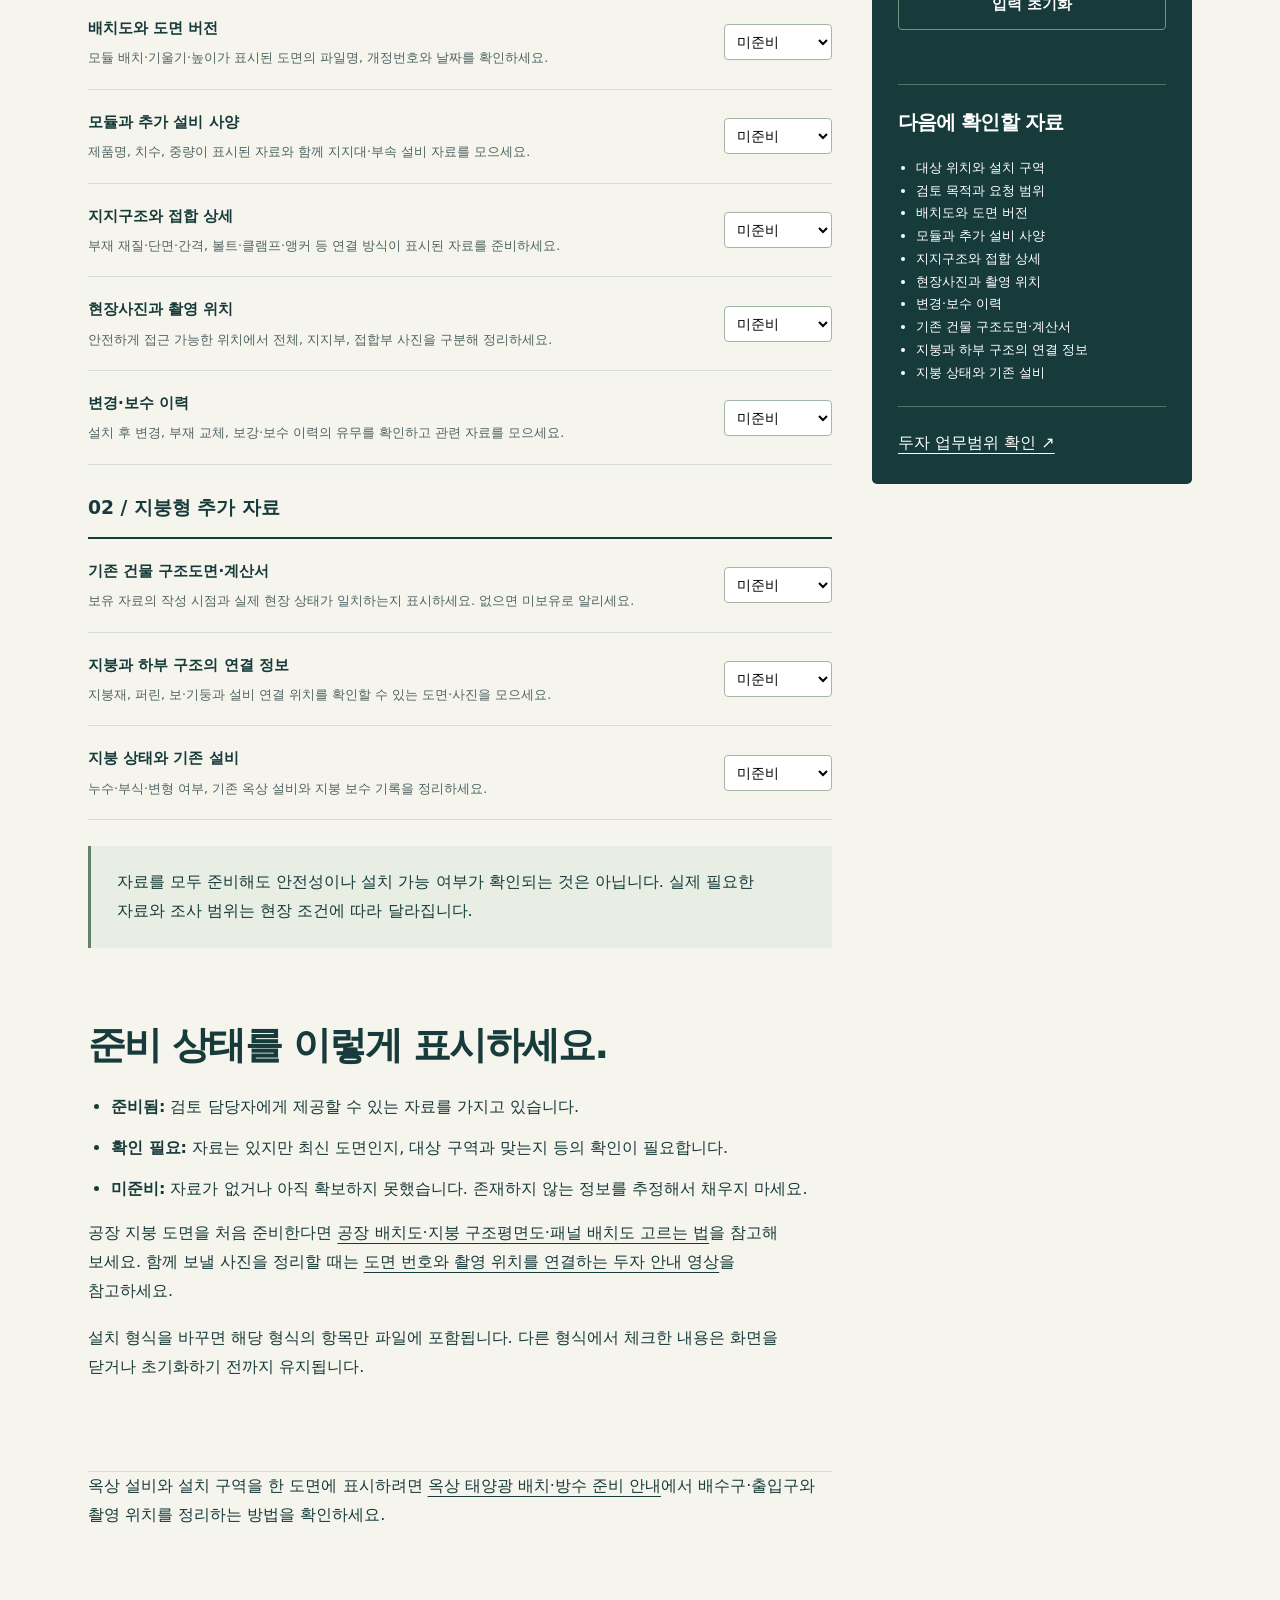
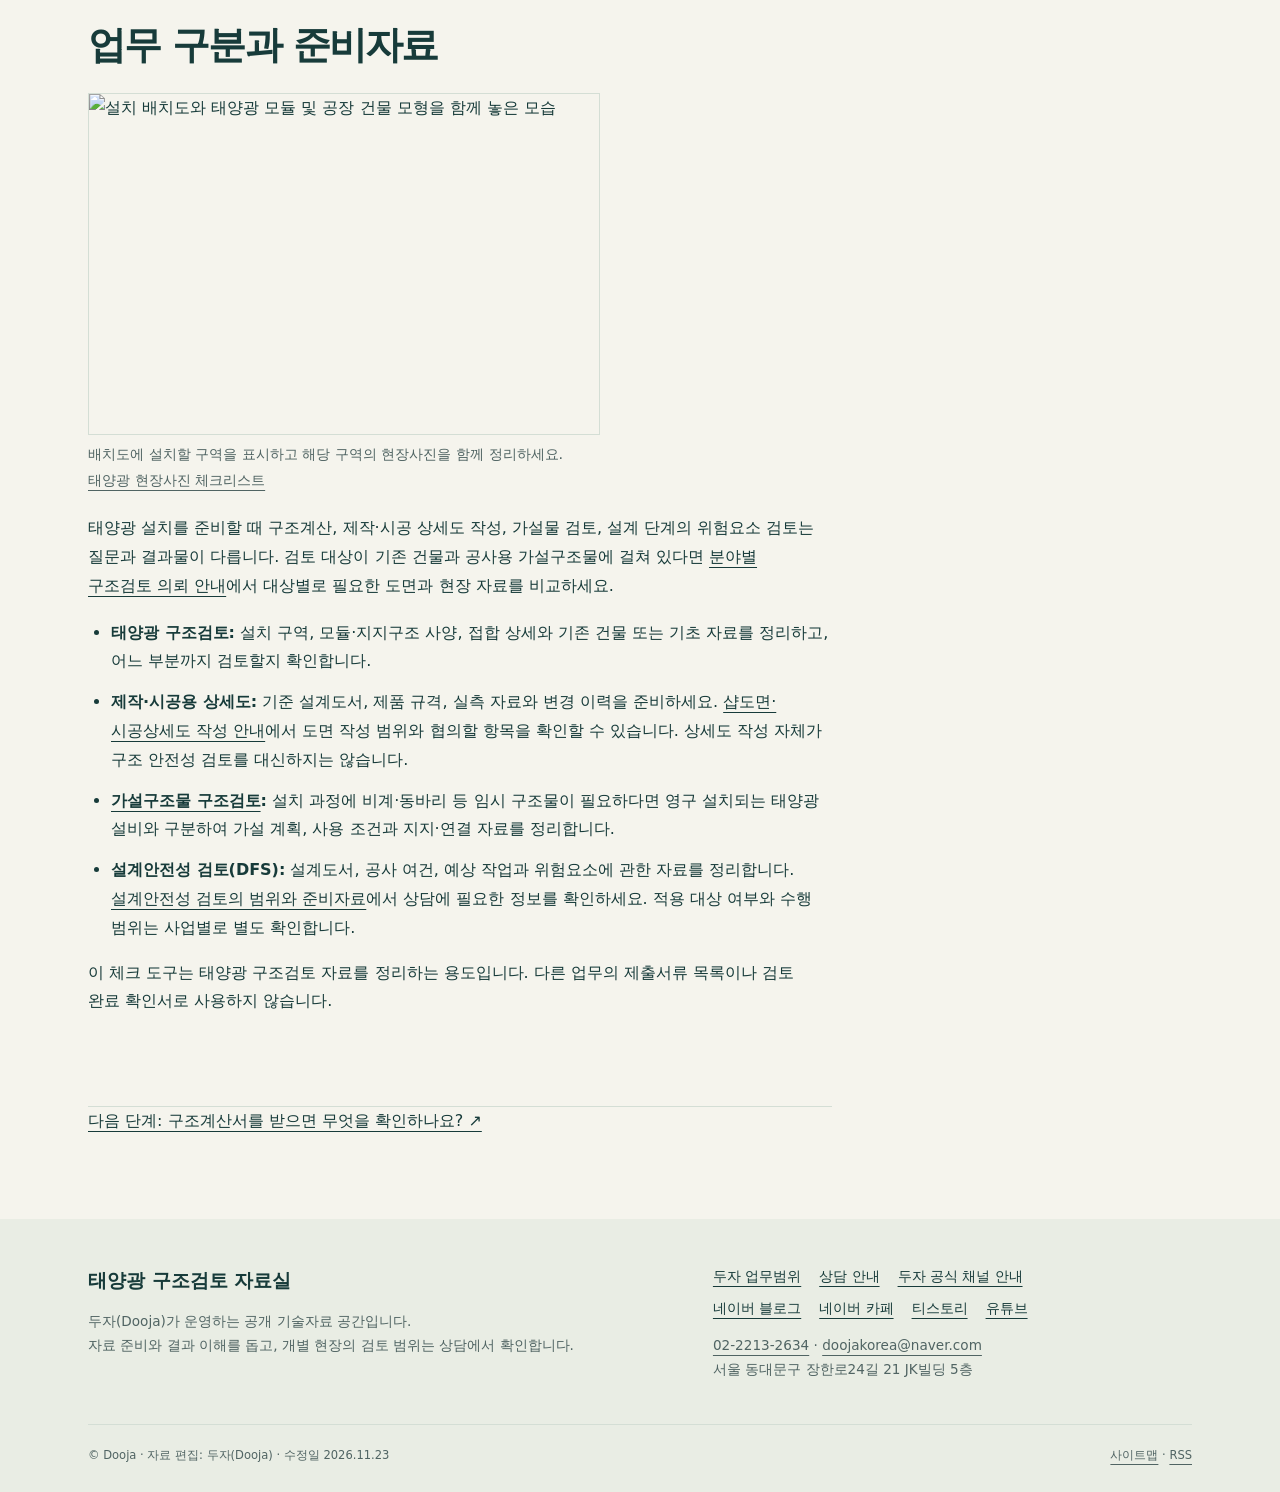
==== commit 38095a66: "자료 준비 영상과 풍하중·적설하중 안내를 해당 본문에 연결" ====
--- a/preparation.html
+++ b/preparation.html
@@ -16,7 +16,7 @@
   <p class="dooja-card-office">회사 대표전화 <a href="tel:0222132634">02-2213-2634</a> · <a href="https://dooja.co.kr/">두자 공식 홈페이지</a></p>
 </section>
 <!-- DOOJA_CONTACT_CARDS_END -->
-<noscript><p>체크 도구는 JavaScript가 필요합니다. <a href="downloads/solar-structural-review-request.txt" download>빈 준비 양식 내려받기</a>를 이용하거나 아래 목록을 참고하세요.</p></noscript><div class="planner-layout"><div><form id="preparation-form"><div class="settings"><label class="field" for="system-type">설치 형식<select id="system-type"><option value="roof">지붕형</option><option value="ground">지상형</option><option value="carport">주차장형</option></select></label><label class="field" for="site-label">현장 별칭 <span class="small">선택 입력</span><input id="site-label" maxlength="80" autocomplete="off" placeholder="예: A동 옥상 설치 계획"></label></div><fieldset class="material-group"><legend>01 / 공통 자료</legend><div class="material-row"><div><label for="site">대상 위치와 설치 구역</label><small id="site-help">위치도에 검토할 건물·구역을 구분하고 설치 형식을 적어 주세요.</small></div><select id="site" data-material="site" aria-describedby="site-help"><option value="pending">미준비</option><option value="ready">준비됨</option><option value="confirm">확인 필요</option></select></div><div class="material-row"><div><label for="purpose">검토 목적과 요청 범위</label><small id="purpose-help">신규 설치, 증설, 배치 변경 등 목적과 필요한 결과물을 정리하세요.</small></div><select id="purpose" data-material="purpose" aria-describedby="purpose-help"><option value="pending">미준비</option><option value="ready">준비됨</option><option value="confirm">확인 필요</option></select></div><div class="material-row"><div><label for="layout">배치도와 도면 버전</label><small id="layout-help">모듈 배치·기울기·높이가 표시된 도면의 파일명, 개정번호와 날짜를 확인하세요.</small></div><select id="layout" data-material="layout" aria-describedby="layout-help"><option value="pending">미준비</option><option value="ready">준비됨</option><option value="confirm">확인 필요</option></select></div><div class="material-row"><div><label for="module">모듈과 추가 설비 사양</label><small id="module-help">제품명, 치수, 중량이 표시된 자료와 함께 지지대·부속 설비 자료를 모으세요.</small></div><select id="module" data-material="module" aria-describedby="module-help"><option value="pending">미준비</option><option value="ready">준비됨</option><option value="confirm">확인 필요</option></select></div><div class="material-row"><div><label for="frame">지지구조와 접합 상세</label><small id="frame-help">부재 재질·단면·간격, 볼트·클램프·앵커 등 연결 방식이 표시된 자료를 준비하세요.</small></div><select id="frame" data-material="frame" aria-describedby="frame-help"><option value="pending">미준비</option><option value="ready">준비됨</option><option value="confirm">확인 필요</option></select></div><div class="material-row"><div><label for="photos">현장사진과 촬영 위치</label><small id="photos-help">안전하게 접근 가능한 위치에서 전체, 지지부, 접합부 사진을 구분해 정리하세요.</small></div><select id="photos" data-material="photos" aria-describedby="photos-help"><option value="pending">미준비</option><option value="ready">준비됨</option><option value="confirm">확인 필요</option></select></div><div class="material-row"><div><label for="changes">변경·보수 이력</label><small id="changes-help">설치 후 변경, 부재 교체, 보강·보수 이력의 유무를 확인하고 관련 자료를 모으세요.</small></div><select id="changes" data-material="changes" aria-describedby="changes-help"><option value="pending">미준비</option><option value="ready">준비됨</option><option value="confirm">확인 필요</option></select></div></fieldset><fieldset class="material-group" data-system="roof"><legend>02 / 지붕형 추가 자료</legend><div class="material-row"><div><label for="roof-drawing">기존 건물 구조도면·계산서</label><small id="roof-drawing-help">보유 자료의 작성 시점과 실제 현장 상태가 일치하는지 표시하세요. 없으면 미보유로 알리세요.</small></div><select id="roof-drawing" data-material="roof-drawing" aria-describedby="roof-drawing-help"><option value="pending">미준비</option><option value="ready">준비됨</option><option value="confirm">확인 필요</option></select></div><div class="material-row"><div><label for="roof-loadpath">지붕과 하부 구조의 연결 정보</label><small id="roof-loadpath-help">지붕재, 퍼린, 보·기둥과 설비 연결 위치를 확인할 수 있는 도면·사진을 모으세요.</small></div><select id="roof-loadpath" data-material="roof-loadpath" aria-describedby="roof-loadpath-help"><option value="pending">미준비</option><option value="ready">준비됨</option><option value="confirm">확인 필요</option></select></div><div class="material-row"><div><label for="roof-condition">지붕 상태와 기존 설비</label><small id="roof-condition-help">누수·부식·변형 여부, 기존 옥상 설비와 지붕 보수 기록을 정리하세요.</small></div><select id="roof-condition" data-material="roof-condition" aria-describedby="roof-condition-help"><option value="pending">미준비</option><option value="ready">준비됨</option><option value="confirm">확인 필요</option></select></div></fieldset><fieldset class="material-group" data-system="ground" hidden><legend>02 / 지상형 추가 자료</legend><div class="material-row"><div><label for="ground-plan">부지 배치와 지형 자료</label><small id="ground-plan-help">설치 범위, 지형 차이와 주변 여건을 파악할 수 있는 자료를 모으세요.</small></div><select id="ground-plan" data-material="ground-plan" aria-describedby="ground-plan-help" disabled><option value="pending">미준비</option><option value="ready">준비됨</option><option value="confirm">확인 필요</option></select></div><div class="material-row"><div><label for="ground-foundation">기초 형식과 상세도</label><small id="ground-foundation-help">계획한 기초 형식·치수, 기둥과 기초의 연결 상세를 준비하세요.</small></div><select id="ground-foundation" data-material="ground-foundation" aria-describedby="ground-foundation-help" disabled><option value="pending">미준비</option><option value="ready">준비됨</option><option value="confirm">확인 필요</option></select></div><div class="material-row"><div><label for="ground-soil">지반 관련 보유자료</label><small id="ground-soil-help">지반조사보고서 등 보유 여부를 확인하세요. 자료의 적정성은 검토 담당자와 협의합니다.</small></div><select id="ground-soil" data-material="ground-soil" aria-describedby="ground-soil-help" disabled><option value="pending">미준비</option><option value="ready">준비됨</option><option value="confirm">확인 필요</option></select></div></fieldset><fieldset class="material-group" data-system="carport" hidden><legend>02 / 주차장형 추가 자료</legend><div class="material-row"><div><label for="carport-plan">주차장 배치와 구조 계획</label><small id="carport-plan-help">차량 동선, 기둥 위치, 높이와 경간이 표시된 계획 자료를 모으세요.</small></div><select id="carport-plan" data-material="carport-plan" aria-describedby="carport-plan-help" disabled><option value="pending">미준비</option><option value="ready">준비됨</option><option value="confirm">확인 필요</option></select></div><div class="material-row"><div><label for="carport-foundation">기초·앵커 계획과 지반자료</label><small id="carport-foundation-help">상부 구조와 기초의 연결 상세, 사용 가능한 지반자료를 함께 확인하세요.</small></div><select id="carport-foundation" data-material="carport-foundation" aria-describedby="carport-foundation-help" disabled><option value="pending">미준비</option><option value="ready">준비됨</option><option value="confirm">확인 필요</option></select></div><div class="material-row"><div><label for="carport-existing">기존 구조물 활용 여부</label><small id="carport-existing-help">신설인지 기존 시설 위에 추가하는지 구분하고, 기존 시설을 쓰면 해당 도면과 상태 자료를 준비하세요.</small></div><select id="carport-existing" data-material="carport-existing" aria-describedby="carport-existing-help" disabled><option value="pending">미준비</option><option value="ready">준비됨</option><option value="confirm">확인 필요</option></select></div></fieldset></form><div class="callout"><p>자료를 모두 준비해도 안전성이나 설치 가능 여부가 확인되는 것은 아닙니다. 실제 필요한 자료와 조사 범위는 현장 조건에 따라 달라집니다.</p></div><section class="section prose"><h2>준비 상태를 이렇게 표시하세요.</h2><ul><li><strong>준비됨:</strong> 검토 담당자에게 제공할 수 있는 자료를 가지고 있습니다.</li><li><strong>확인 필요:</strong> 자료는 있지만 최신 도면인지, 대상 구역과 맞는지 등의 확인이 필요합니다.</li><li><strong>미준비:</strong> 자료가 없거나 아직 확보하지 못했습니다. 존재하지 않는 정보를 추정해서 채우지 마세요.</li></ul><p>공장 지붕 도면을 처음 준비한다면 <a href="https://blog.naver.com/doojasun1/224487756583">공장 배치도·지붕 구조평면도·패널 배치도 고르는 법</a>을 참고해 보세요. 두자 블로그에서 각 도면에 어떤 표시를 남기는지 설명합니다.</p><p>설치 형식을 바꾸면 해당 형식의 항목만 파일에 포함됩니다. 다른 형식에서 체크한 내용은 화면을 닫거나 초기화하기 전까지 유지됩니다.</p></section><p>옥상 설비와 설치 구역을 한 도면에 표시하려면 <a href="https://dooja.co.kr/guides/rooftop-solar">옥상 태양광 배치·방수 준비 안내</a>에서 배수구·출입구와 촬영 위치를 정리하는 방법을 확인하세요.</p><section class="section prose" id="service-scope-preparation"><h2>업무 구분과 준비자료</h2><figure class="resource-example"><img src="https://dooja.co.kr/assets/images/dooja-solar-review-drawing-preparation-480.webp" alt="설치 배치도와 태양광 모듈 및 공장 건물 모형을 함께 놓은 모습" width="1200" height="800" loading="lazy" decoding="async"><figcaption>배치도에 설치할 구역을 표시하고 해당 구역의 현장사진을 함께 정리하세요. <a href="https://dooja.co.kr/resources/solar-site-photo-checklist">태양광 현장사진 체크리스트</a></figcaption></figure><p>태양광 설치를 준비할 때 구조계산, 제작·시공 상세도 작성, 가설물 검토, 설계 단계의 위험요소 검토는 질문과 결과물이 다릅니다. 검토 대상이 기존 건물과 공사용 가설구조물에 걸쳐 있다면 <a href="https://dooja.co.kr/structural-review">분야별 구조검토 의뢰 안내</a>에서 대상별로 필요한 도면과 현장 자료를 비교하세요.</p><ul><li><strong>태양광 구조검토:</strong> 설치 구역, 모듈·지지구조 사양, 접합 상세와 기존 건물 또는 기초 자료를 정리하고, 어느 부분까지 검토할지 확인합니다.</li><li><strong>제작·시공용 상세도:</strong> 기준 설계도서, 제품 규격, 실측 자료와 변경 이력을 준비하세요. <a href="https://dooja.co.kr/services/shop-drawings">샵도면·시공상세도 작성 안내</a>에서 도면 작성 범위와 협의할 항목을 확인할 수 있습니다. 상세도 작성 자체가 구조 안전성 검토를 대신하지는 않습니다.</li><li><strong><a href="https://dooja.co.kr/services/temporary-structures">가설구조물 구조검토</a>:</strong> 설치 과정에 비계·동바리 등 임시 구조물이 필요하다면 영구 설치되는 태양광 설비와 구분하여 가설 계획, 사용 조건과 지지·연결 자료를 정리합니다.</li><li><strong>설계안전성 검토(DFS):</strong> 설계도서, 공사 여건, 예상 작업과 위험요소에 관한 자료를 정리합니다. <a href="https://dooja.co.kr/services/design-for-safety">설계안전성 검토의 범위와 준비자료</a>에서 상담에 필요한 정보를 확인하세요. 적용 대상 여부와 수행 범위는 사업별로 별도 확인합니다.</li></ul><p>이 체크 도구는 태양광 구조검토 자료를 정리하는 용도입니다. 다른 업무의 제출서류 목록이나 검토 완료 확인서로 사용하지 않습니다.</p></section><p class="no-print"><a href="report-reading.html">다음 단계: 구조계산서를 받으면 무엇을 확인하나요? ↗</a></p></div><aside class="summary-box" aria-label="준비자료 요약"><h2>보유 자료 요약</h2><div aria-live="polite" aria-atomic="true"><div class="summary-count"><b id="ready-count">0</b> <span>/ <b id="total-count">10</b>개 항목</span></div><p id="summary-status">확인 필요 0개 · 미준비 10개</p></div><p class="small">안전 점수가 아닌 자료 보유 현황입니다.</p><hr class="summary-rule"><button class="button" type="button" id="download-report">정리 파일 내려받기 ↓</button><button class="button secondary" type="button" id="print-report">인쇄 · PDF로 저장</button><button class="button secondary" type="button" id="reset-form">입력 초기화</button><p id="download-status" class="feedback" role="status"></p><hr class="summary-rule"><h3>다음에 확인할 자료</h3><ul id="missing-list"><li>준비 상태를 표시하면 목록이 갱신됩니다.</li></ul><hr class="summary-rule"><a href="https://dooja.co.kr/services/solar-structural-review">두자 업무범위 확인 ↗</a></aside></div></div></main><footer class="site-footer"><div class="wrap"><div class="footer-top"><div><strong>태양광 구조검토 자료실</strong><p>두자(Dooja)가 운영하는 공개 기술자료 공간입니다.<br>자료 준비와 결과 이해를 돕고, 개별 현장의 검토 범위는 상담에서 확인합니다.</p></div><div><div class="footer-links"><a href="https://dooja.co.kr/services/solar-structural-review">두자 업무범위</a><a href="https://dooja.co.kr/#contact">상담 안내</a><a href="https://dooja.co.kr/company#official-channels">두자 공식 채널 안내</a></div>
+<noscript><p>체크 도구는 JavaScript가 필요합니다. <a href="downloads/solar-structural-review-request.txt" download>빈 준비 양식 내려받기</a>를 이용하거나 아래 목록을 참고하세요.</p></noscript><div class="planner-layout"><div><form id="preparation-form"><div class="settings"><label class="field" for="system-type">설치 형식<select id="system-type"><option value="roof">지붕형</option><option value="ground">지상형</option><option value="carport">주차장형</option></select></label><label class="field" for="site-label">현장 별칭 <span class="small">선택 입력</span><input id="site-label" maxlength="80" autocomplete="off" placeholder="예: A동 옥상 설치 계획"></label></div><fieldset class="material-group"><legend>01 / 공통 자료</legend><div class="material-row"><div><label for="site">대상 위치와 설치 구역</label><small id="site-help">위치도에 검토할 건물·구역을 구분하고 설치 형식을 적어 주세요.</small></div><select id="site" data-material="site" aria-describedby="site-help"><option value="pending">미준비</option><option value="ready">준비됨</option><option value="confirm">확인 필요</option></select></div><div class="material-row"><div><label for="purpose">검토 목적과 요청 범위</label><small id="purpose-help">신규 설치, 증설, 배치 변경 등 목적과 필요한 결과물을 정리하세요.</small></div><select id="purpose" data-material="purpose" aria-describedby="purpose-help"><option value="pending">미준비</option><option value="ready">준비됨</option><option value="confirm">확인 필요</option></select></div><div class="material-row"><div><label for="layout">배치도와 도면 버전</label><small id="layout-help">모듈 배치·기울기·높이가 표시된 도면의 파일명, 개정번호와 날짜를 확인하세요.</small></div><select id="layout" data-material="layout" aria-describedby="layout-help"><option value="pending">미준비</option><option value="ready">준비됨</option><option value="confirm">확인 필요</option></select></div><div class="material-row"><div><label for="module">모듈과 추가 설비 사양</label><small id="module-help">제품명, 치수, 중량이 표시된 자료와 함께 지지대·부속 설비 자료를 모으세요.</small></div><select id="module" data-material="module" aria-describedby="module-help"><option value="pending">미준비</option><option value="ready">준비됨</option><option value="confirm">확인 필요</option></select></div><div class="material-row"><div><label for="frame">지지구조와 접합 상세</label><small id="frame-help">부재 재질·단면·간격, 볼트·클램프·앵커 등 연결 방식이 표시된 자료를 준비하세요.</small></div><select id="frame" data-material="frame" aria-describedby="frame-help"><option value="pending">미준비</option><option value="ready">준비됨</option><option value="confirm">확인 필요</option></select></div><div class="material-row"><div><label for="photos">현장사진과 촬영 위치</label><small id="photos-help">안전하게 접근 가능한 위치에서 전체, 지지부, 접합부 사진을 구분해 정리하세요.</small></div><select id="photos" data-material="photos" aria-describedby="photos-help"><option value="pending">미준비</option><option value="ready">준비됨</option><option value="confirm">확인 필요</option></select></div><div class="material-row"><div><label for="changes">변경·보수 이력</label><small id="changes-help">설치 후 변경, 부재 교체, 보강·보수 이력의 유무를 확인하고 관련 자료를 모으세요.</small></div><select id="changes" data-material="changes" aria-describedby="changes-help"><option value="pending">미준비</option><option value="ready">준비됨</option><option value="confirm">확인 필요</option></select></div></fieldset><fieldset class="material-group" data-system="roof"><legend>02 / 지붕형 추가 자료</legend><div class="material-row"><div><label for="roof-drawing">기존 건물 구조도면·계산서</label><small id="roof-drawing-help">보유 자료의 작성 시점과 실제 현장 상태가 일치하는지 표시하세요. 없으면 미보유로 알리세요.</small></div><select id="roof-drawing" data-material="roof-drawing" aria-describedby="roof-drawing-help"><option value="pending">미준비</option><option value="ready">준비됨</option><option value="confirm">확인 필요</option></select></div><div class="material-row"><div><label for="roof-loadpath">지붕과 하부 구조의 연결 정보</label><small id="roof-loadpath-help">지붕재, 퍼린, 보·기둥과 설비 연결 위치를 확인할 수 있는 도면·사진을 모으세요.</small></div><select id="roof-loadpath" data-material="roof-loadpath" aria-describedby="roof-loadpath-help"><option value="pending">미준비</option><option value="ready">준비됨</option><option value="confirm">확인 필요</option></select></div><div class="material-row"><div><label for="roof-condition">지붕 상태와 기존 설비</label><small id="roof-condition-help">누수·부식·변형 여부, 기존 옥상 설비와 지붕 보수 기록을 정리하세요.</small></div><select id="roof-condition" data-material="roof-condition" aria-describedby="roof-condition-help"><option value="pending">미준비</option><option value="ready">준비됨</option><option value="confirm">확인 필요</option></select></div></fieldset><fieldset class="material-group" data-system="ground" hidden><legend>02 / 지상형 추가 자료</legend><div class="material-row"><div><label for="ground-plan">부지 배치와 지형 자료</label><small id="ground-plan-help">설치 범위, 지형 차이와 주변 여건을 파악할 수 있는 자료를 모으세요.</small></div><select id="ground-plan" data-material="ground-plan" aria-describedby="ground-plan-help" disabled><option value="pending">미준비</option><option value="ready">준비됨</option><option value="confirm">확인 필요</option></select></div><div class="material-row"><div><label for="ground-foundation">기초 형식과 상세도</label><small id="ground-foundation-help">계획한 기초 형식·치수, 기둥과 기초의 연결 상세를 준비하세요.</small></div><select id="ground-foundation" data-material="ground-foundation" aria-describedby="ground-foundation-help" disabled><option value="pending">미준비</option><option value="ready">준비됨</option><option value="confirm">확인 필요</option></select></div><div class="material-row"><div><label for="ground-soil">지반 관련 보유자료</label><small id="ground-soil-help">지반조사보고서 등 보유 여부를 확인하세요. 자료의 적정성은 검토 담당자와 협의합니다.</small></div><select id="ground-soil" data-material="ground-soil" aria-describedby="ground-soil-help" disabled><option value="pending">미준비</option><option value="ready">준비됨</option><option value="confirm">확인 필요</option></select></div></fieldset><fieldset class="material-group" data-system="carport" hidden><legend>02 / 주차장형 추가 자료</legend><div class="material-row"><div><label for="carport-plan">주차장 배치와 구조 계획</label><small id="carport-plan-help">차량 동선, 기둥 위치, 높이와 경간이 표시된 계획 자료를 모으세요.</small></div><select id="carport-plan" data-material="carport-plan" aria-describedby="carport-plan-help" disabled><option value="pending">미준비</option><option value="ready">준비됨</option><option value="confirm">확인 필요</option></select></div><div class="material-row"><div><label for="carport-foundation">기초·앵커 계획과 지반자료</label><small id="carport-foundation-help">상부 구조와 기초의 연결 상세, 사용 가능한 지반자료를 함께 확인하세요.</small></div><select id="carport-foundation" data-material="carport-foundation" aria-describedby="carport-foundation-help" disabled><option value="pending">미준비</option><option value="ready">준비됨</option><option value="confirm">확인 필요</option></select></div><div class="material-row"><div><label for="carport-existing">기존 구조물 활용 여부</label><small id="carport-existing-help">신설인지 기존 시설 위에 추가하는지 구분하고, 기존 시설을 쓰면 해당 도면과 상태 자료를 준비하세요.</small></div><select id="carport-existing" data-material="carport-existing" aria-describedby="carport-existing-help" disabled><option value="pending">미준비</option><option value="ready">준비됨</option><option value="confirm">확인 필요</option></select></div></fieldset></form><div class="callout"><p>자료를 모두 준비해도 안전성이나 설치 가능 여부가 확인되는 것은 아닙니다. 실제 필요한 자료와 조사 범위는 현장 조건에 따라 달라집니다.</p></div><section class="section prose"><h2>준비 상태를 이렇게 표시하세요.</h2><ul><li><strong>준비됨:</strong> 검토 담당자에게 제공할 수 있는 자료를 가지고 있습니다.</li><li><strong>확인 필요:</strong> 자료는 있지만 최신 도면인지, 대상 구역과 맞는지 등의 확인이 필요합니다.</li><li><strong>미준비:</strong> 자료가 없거나 아직 확보하지 못했습니다. 존재하지 않는 정보를 추정해서 채우지 마세요.</li></ul><p>공장 지붕 도면을 처음 준비한다면 <a href="https://blog.naver.com/doojasun1/224487756583">공장 배치도·지붕 구조평면도·패널 배치도 고르는 법</a>을 참고해 보세요. 함께 보낼 사진을 정리할 때는 <a href="https://dooja.co.kr/videos/solar-review-documents">도면 번호와 촬영 위치를 연결하는 두자 안내 영상</a>을 참고하세요.</p><p>설치 형식을 바꾸면 해당 형식의 항목만 파일에 포함됩니다. 다른 형식에서 체크한 내용은 화면을 닫거나 초기화하기 전까지 유지됩니다.</p></section><p>옥상 설비와 설치 구역을 한 도면에 표시하려면 <a href="https://dooja.co.kr/guides/rooftop-solar">옥상 태양광 배치·방수 준비 안내</a>에서 배수구·출입구와 촬영 위치를 정리하는 방법을 확인하세요.</p><section class="section prose" id="service-scope-preparation"><h2>업무 구분과 준비자료</h2><figure class="resource-example"><img src="https://dooja.co.kr/assets/images/dooja-solar-review-drawing-preparation-480.webp" alt="설치 배치도와 태양광 모듈 및 공장 건물 모형을 함께 놓은 모습" width="1200" height="800" loading="lazy" decoding="async"><figcaption>배치도에 설치할 구역을 표시하고 해당 구역의 현장사진을 함께 정리하세요. <a href="https://dooja.co.kr/resources/solar-site-photo-checklist">태양광 현장사진 체크리스트</a></figcaption></figure><p>태양광 설치를 준비할 때 구조계산, 제작·시공 상세도 작성, 가설물 검토, 설계 단계의 위험요소 검토는 질문과 결과물이 다릅니다. 검토 대상이 기존 건물과 공사용 가설구조물에 걸쳐 있다면 <a href="https://dooja.co.kr/structural-review">분야별 구조검토 의뢰 안내</a>에서 대상별로 필요한 도면과 현장 자료를 비교하세요.</p><ul><li><strong>태양광 구조검토:</strong> 설치 구역, 모듈·지지구조 사양, 접합 상세와 기존 건물 또는 기초 자료를 정리하고, 어느 부분까지 검토할지 확인합니다.</li><li><strong>제작·시공용 상세도:</strong> 기준 설계도서, 제품 규격, 실측 자료와 변경 이력을 준비하세요. <a href="https://dooja.co.kr/services/shop-drawings">샵도면·시공상세도 작성 안내</a>에서 도면 작성 범위와 협의할 항목을 확인할 수 있습니다. 상세도 작성 자체가 구조 안전성 검토를 대신하지는 않습니다.</li><li><strong><a href="https://dooja.co.kr/services/temporary-structures">가설구조물 구조검토</a>:</strong> 설치 과정에 비계·동바리 등 임시 구조물이 필요하다면 영구 설치되는 태양광 설비와 구분하여 가설 계획, 사용 조건과 지지·연결 자료를 정리합니다.</li><li><strong>설계안전성 검토(DFS):</strong> 설계도서, 공사 여건, 예상 작업과 위험요소에 관한 자료를 정리합니다. <a href="https://dooja.co.kr/services/design-for-safety">설계안전성 검토의 범위와 준비자료</a>에서 상담에 필요한 정보를 확인하세요. 적용 대상 여부와 수행 범위는 사업별로 별도 확인합니다.</li></ul><p>이 체크 도구는 태양광 구조검토 자료를 정리하는 용도입니다. 다른 업무의 제출서류 목록이나 검토 완료 확인서로 사용하지 않습니다.</p></section><p class="no-print"><a href="report-reading.html">다음 단계: 구조계산서를 받으면 무엇을 확인하나요? ↗</a></p></div><aside class="summary-box" aria-label="준비자료 요약"><h2>보유 자료 요약</h2><div aria-live="polite" aria-atomic="true"><div class="summary-count"><b id="ready-count">0</b> <span>/ <b id="total-count">10</b>개 항목</span></div><p id="summary-status">확인 필요 0개 · 미준비 10개</p></div><p class="small">안전 점수가 아닌 자료 보유 현황입니다.</p><hr class="summary-rule"><button class="button" type="button" id="download-report">정리 파일 내려받기 ↓</button><button class="button secondary" type="button" id="print-report">인쇄 · PDF로 저장</button><button class="button secondary" type="button" id="reset-form">입력 초기화</button><p id="download-status" class="feedback" role="status"></p><hr class="summary-rule"><h3>다음에 확인할 자료</h3><ul id="missing-list"><li>준비 상태를 표시하면 목록이 갱신됩니다.</li></ul><hr class="summary-rule"><a href="https://dooja.co.kr/services/solar-structural-review">두자 업무범위 확인 ↗</a></aside></div></div></main><footer class="site-footer"><div class="wrap"><div class="footer-top"><div><strong>태양광 구조검토 자료실</strong><p>두자(Dooja)가 운영하는 공개 기술자료 공간입니다.<br>자료 준비와 결과 이해를 돕고, 개별 현장의 검토 범위는 상담에서 확인합니다.</p></div><div><div class="footer-links"><a href="https://dooja.co.kr/services/solar-structural-review">두자 업무범위</a><a href="https://dooja.co.kr/#contact">상담 안내</a><a href="https://dooja.co.kr/company#official-channels">두자 공식 채널 안내</a></div>
 <nav class="footer-links resource-channels" aria-label="두자 공식 채널"><a href="https://blog.naver.com/doojasun1">네이버 블로그</a><a href="https://cafe.naver.com/dujaconstruction">네이버 카페</a><a href="https://info46145.tistory.com/">티스토리</a><a href="https://www.youtube.com/@dooja-solar">유튜브</a></nav><p><a href="tel:0222132634">02-2213-2634</a> · <a href="mailto:doojakorea@naver.com">doojakorea@naver.com</a><br>서울 동대문구 장한로24길 21 JK빌딩 5층</p></div></div><div class="footer-bottom"><span>© Dooja · 자료 편집: 두자(Dooja) · 수정일 2026.11.23</span><span><a href="sitemap.xml">사이트맵</a> · <a href="feed.xml">RSS</a></span></div></div></footer></body></html>
 
 
